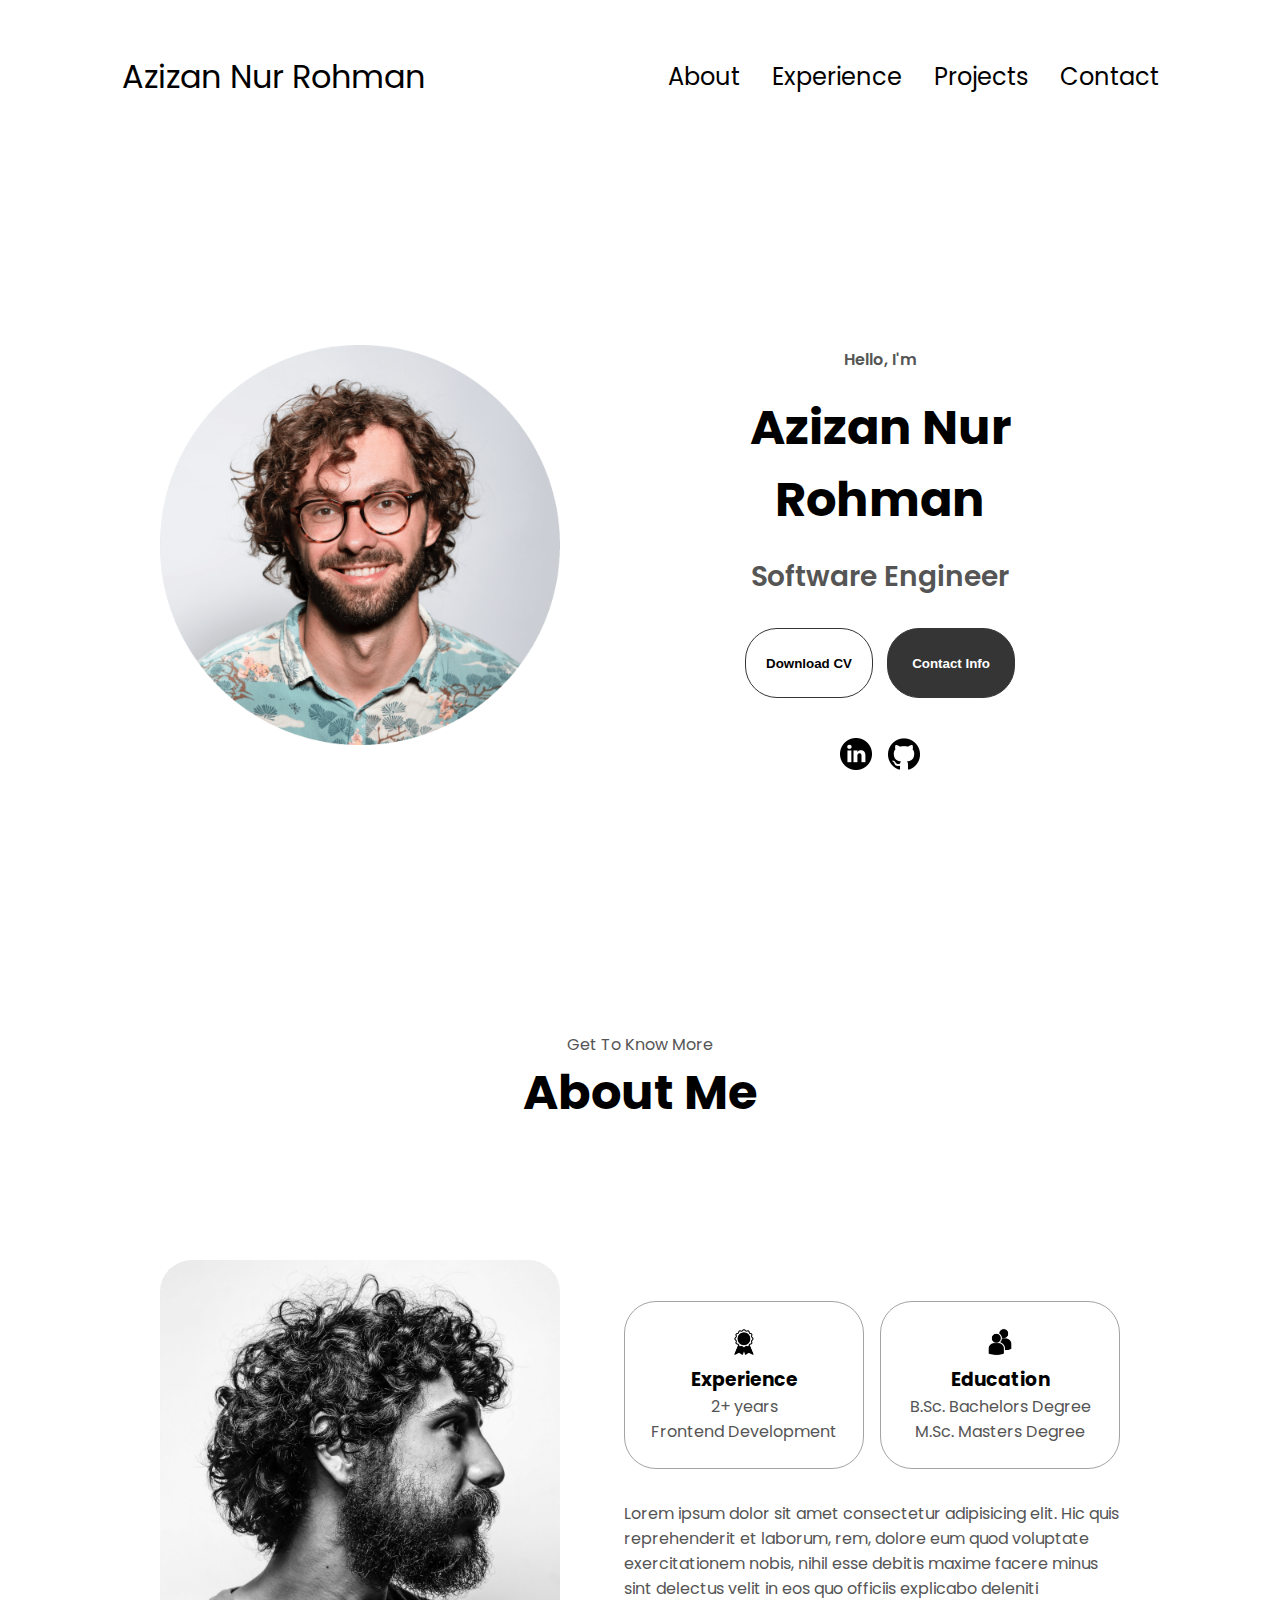
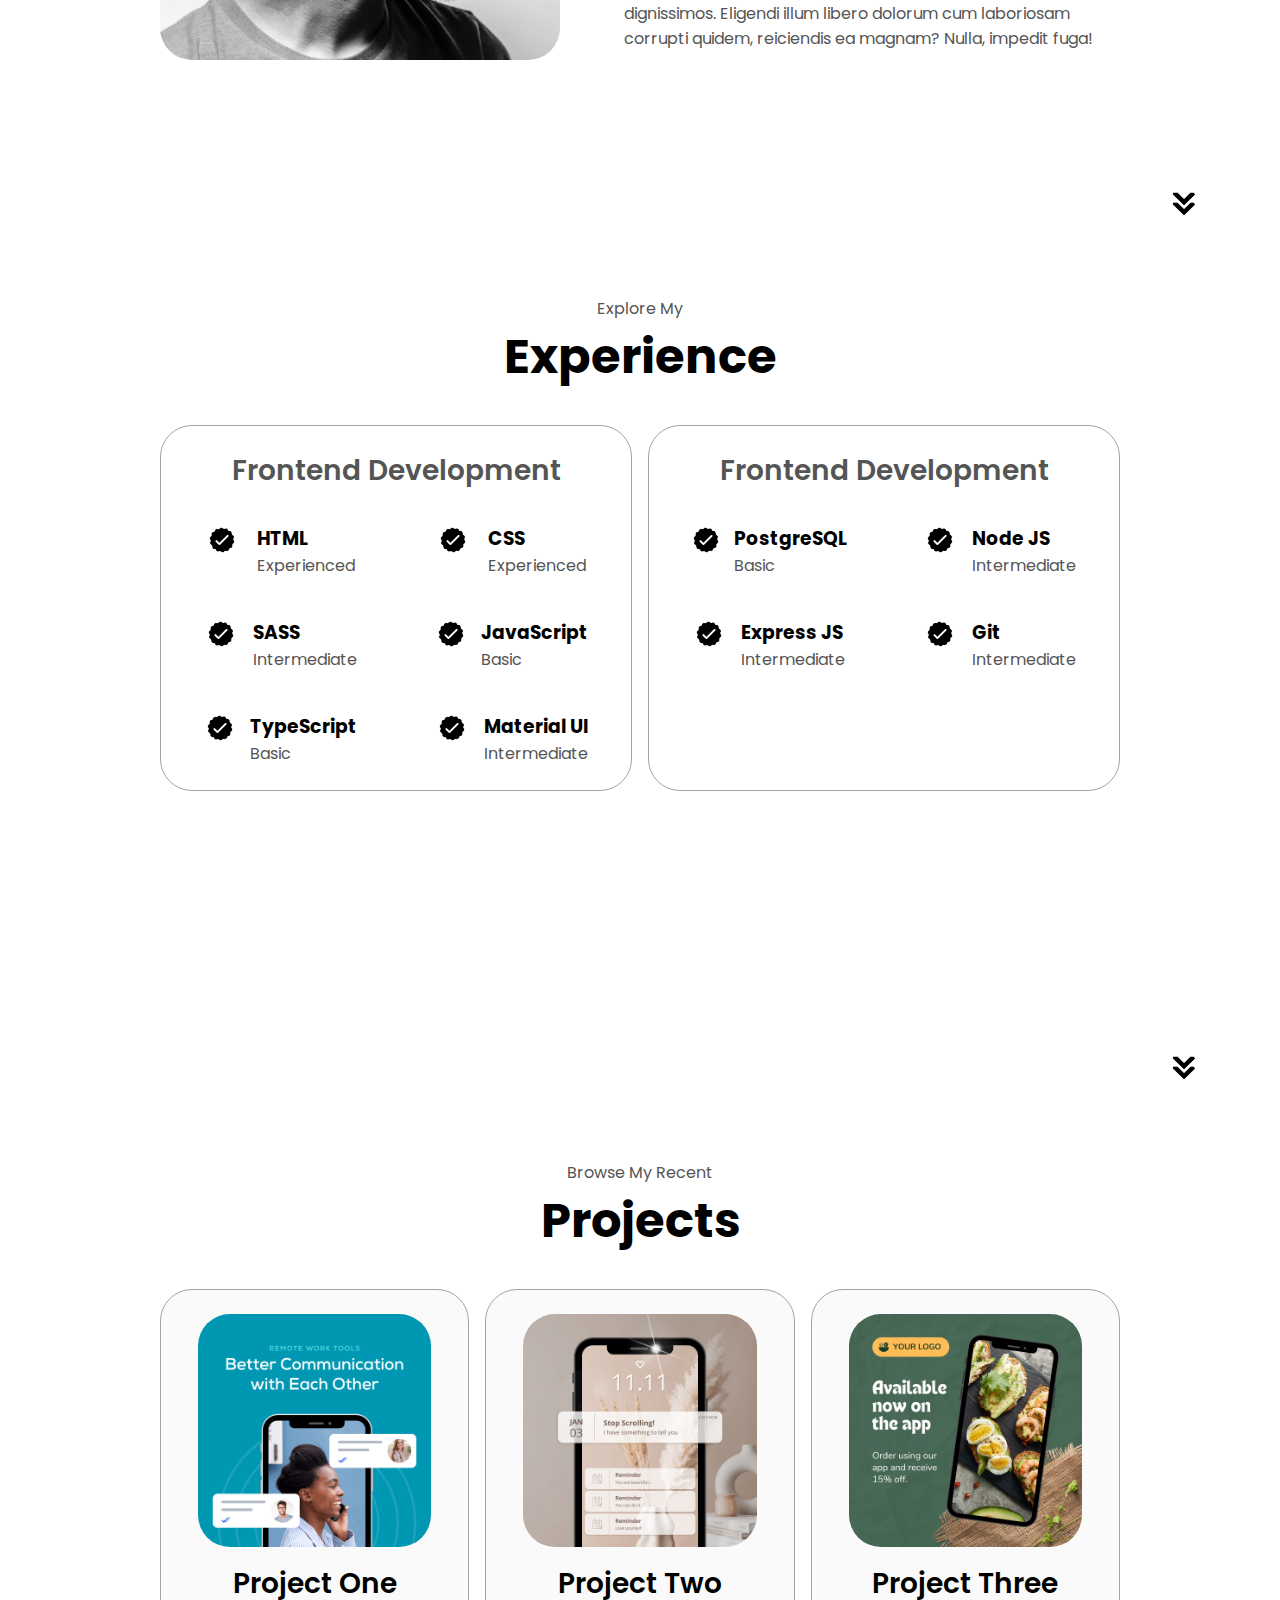
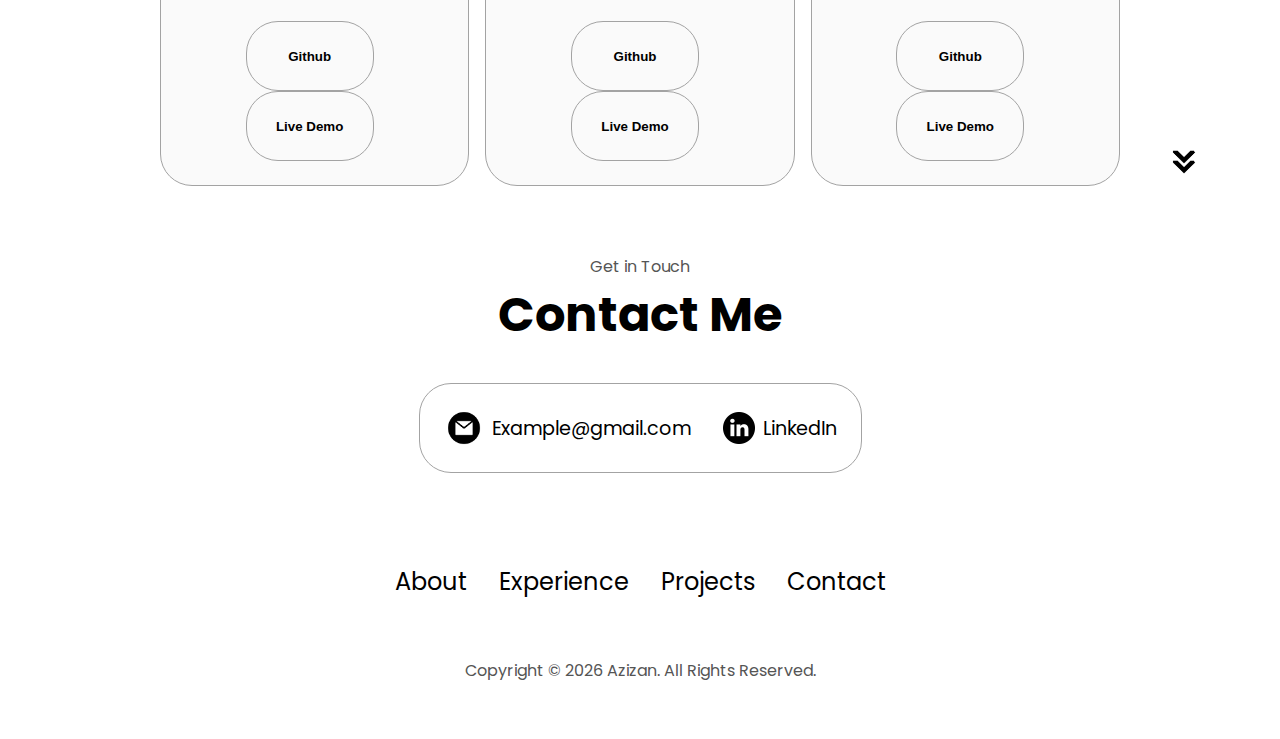
==== index.html @ 9af6b87a "save" ====
<!DOCTYPE html>
<!-- saved from url=(0055)#about -->
<html lang="en"><head><meta http-equiv="Content-Type" content="text/html; charset=UTF-8">
    
    <meta http-equiv="X-UA-Compatible" content="IE=edge">
    <meta name="viewport" content="width=device-width, initial-scale=1.0">
    <title>My Portfolio</title>
    <link rel="stylesheet" href="./My Portfolio_files/style.css">
    <link rel="stylesheet" href="./My Portfolio_files/mediaqueries.css">
  <style type="text/css">
@font-face {
  font-weight: 400;
  font-style:  normal;
  font-family: circular;

  src: url('chrome-extension://liecbddmkiiihnedobmlmillhodjkdmb/fonts/CircularXXWeb-Book.woff2') format('woff2');
}

@font-face {
  font-weight: 700;
  font-style:  normal;
  font-family: circular;

  src: url('chrome-extension://liecbddmkiiihnedobmlmillhodjkdmb/fonts/CircularXXWeb-Bold.woff2') format('woff2');
}</style></head>
  <body>
    <nav id="desktop-nav">
      <div class="logo">Azizan Nur Rohman</div>
      <div>
        <ul class="nav-links">
          <li><a href="#about">About</a></li>
          <li><a href="#experience">Experience</a></li>
          <li><a href="#projects">Projects</a></li>
          <li><a href="#contact">Contact</a></li>
        </ul>
      </div>
    </nav>
    <nav id="hamburger-nav">
      <div class="logo">Azizan</div>
      <div class="hamburger-menu">
        <div class="hamburger-icon" onclick="toggleMenu()">
          <span></span>
          <span></span>
          <span></span>
        </div>
        <div class="menu-links">
          <li><a href="#about" onclick="toggleMenu()">About</a></li>
          <li><a href="#experience" onclick="toggleMenu()">Experience</a></li>
          <li><a href="#projects" onclick="toggleMenu()">Projects</a></li>
          <li><a href="#contact" onclick="toggleMenu()">Contact</a></li>
        </div>
      </div>
    </nav>
    <section id="profile">
      <div class="section__pic-container">
        <img src="./My Portfolio_files/profile-pic.png" alt="Azizan profile picture">
      </div>
      <div class="hero section__text">
        <p class="section__text__p1 margin_top">Hello, I'm</p>
        <h1 class="title margin_top">Azizan Nur Rohman</h1>
        <p class="section__text__p2 margin_top">Software Engineer</p>
        <div class="btn-container margin_top">
          <button class="btn btn-color-2" onclick="window.open('/assets/resume-example.pdf')">
            Download CV
          </button>
          <button class="btn btn-color-1 margin_top" onclick="location.href='#contact'">
            Contact Info
          </button>
        </div>
        <div id="socials-container">
          <img src="./My Portfolio_files/linkedin.png" alt="My LinkedIn profile" class="icon" onclick="location.href=&#39;https://linkedin.com/&#39;">
          <img src="./My Portfolio_files/github.png" alt="My Github profile" class="icon" onclick="location.href=&#39;https://github.com/&#39;">
        </div>
      </div>
    </section>
    <section id="about">
      <p class="section__text__p1">Get To Know More</p>
      <h1 class="title">About Me</h1>
      <div class="section-container">
        <div class="section__pic-container">
          <img src="./My Portfolio_files/about-pic.png" alt="Profile picture" class="about-pic">
        </div>
        <div class="about-details-container">
          <div class="about-containers">
            <div class="details-container">
              <img src="./My Portfolio_files/experience.png" alt="Experience icon" class="icon">
              <h3>Experience</h3>
              <p>2+ years <br>Frontend Development</p>
            </div>
            <div class="details-container">
              <img src="./My Portfolio_files/education.png" alt="Education icon" class="icon">
              <h3>Education</h3>
              <p>B.Sc. Bachelors Degree<br>M.Sc. Masters Degree</p>
            </div>
          </div>
          <div class="text-container">
            <p>
              Lorem ipsum dolor sit amet consectetur adipisicing elit. Hic quis
              reprehenderit et laborum, rem, dolore eum quod voluptate
              exercitationem nobis, nihil esse debitis maxime facere minus sint
              delectus velit in eos quo officiis explicabo deleniti dignissimos.
              Eligendi illum libero dolorum cum laboriosam corrupti quidem,
              reiciendis ea magnam? Nulla, impedit fuga!
            </p>
          </div>
        </div>
      </div>
      <img src="./My Portfolio_files/arrow.png" alt="Arrow icon" class="icon arrow" onclick="location.href=&#39;./#experience&#39;">
    </section>
    <section id="experience">
      <p class="section__text__p1">Explore My</p>
      <h1 class="title">Experience</h1>
      <div class="experience-details-container">
        <div class="about-containers">
          <div class="details-container">
            <h2 class="experience-sub-title">Frontend Development</h2>
            <div class="article-container">
              <article>
                <img src="./My Portfolio_files/checkmark.png" alt="Experience icon" class="icon">
                <div>
                  <h3>HTML</h3>
                  <p>Experienced</p>
                </div>
              </article>
              <article>
                <img src="./My Portfolio_files/checkmark.png" alt="Experience icon" class="icon">
                <div>
                  <h3>CSS</h3>
                  <p>Experienced</p>
                </div>
              </article>
              <article>
                <img src="./My Portfolio_files/checkmark.png" alt="Experience icon" class="icon">
                <div>
                  <h3>SASS</h3>
                  <p>Intermediate</p>
                </div>
              </article>
              <article>
                <img src="./My Portfolio_files/checkmark.png" alt="Experience icon" class="icon">
                <div>
                  <h3>JavaScript</h3>
                  <p>Basic</p>
                </div>
              </article>
              <article>
                <img src="./My Portfolio_files/checkmark.png" alt="Experience icon" class="icon">
                <div>
                  <h3>TypeScript</h3>
                  <p>Basic</p>
                </div>
              </article>
              <article>
                <img src="./My Portfolio_files/checkmark.png" alt="Experience icon" class="icon">
                <div>
                  <h3>Material UI</h3>
                  <p>Intermediate</p>
                </div>
              </article>
            </div>
          </div>
          <div class="details-container">
            <h2 class="experience-sub-title">Frontend Development</h2>
            <div class="article-container">
              <article>
                <img src="./My Portfolio_files/checkmark.png" alt="Experience icon" class="icon">
                <div>
                  <h3>PostgreSQL</h3>
                  <p>Basic</p>
                </div>
              </article>
              <article>
                <img src="./My Portfolio_files/checkmark.png" alt="Experience icon" class="icon">
                <div>
                  <h3>Node JS</h3>
                  <p>Intermediate</p>
                </div>
              </article>
              <article>
                <img src="./My Portfolio_files/checkmark.png" alt="Experience icon" class="icon">
                <div>
                  <h3>Express JS</h3>
                  <p>Intermediate</p>
                </div>
              </article>
              <article>
                <img src="./My Portfolio_files/checkmark.png" alt="Experience icon" class="icon">
                <div>
                  <h3>Git</h3>
                  <p>Intermediate</p>
                </div>
              </article>
            </div>
          </div>
        </div>
      </div>
      <img src="./My Portfolio_files/arrow.png" alt="Arrow icon" class="icon arrow" onclick="location.href=&#39;./#projects&#39;">
    </section>
    <section id="projects">
      <p class="section__text__p1">Browse My Recent</p>
      <h1 class="title">Projects</h1>
      <div class="experience-details-container">
        <div class="about-containers">
          <div class="details-container color-container">
            <div class="article-container">
              <img src="./My Portfolio_files/project-1.png" alt="Project 1" class="project-img">
            </div>
            <h2 class="experience-sub-title project-title">Project One</h2>
            <div class="btn-container">
              <button class="btn btn-color-2 project-btn" onclick="location.href=&#39;https://github.com/&#39;">
                Github
              </button>
              <button class="btn btn-color-2 project-btn" onclick="location.href=&#39;https://github.com/&#39;">
                Live Demo
              </button>
            </div>
          </div>
          <div class="details-container color-container">
            <div class="article-container">
              <img src="./My Portfolio_files/project-2.png" alt="Project 2" class="project-img">
            </div>
            <h2 class="experience-sub-title project-title">Project Two</h2>
            <div class="btn-container">
              <button class="btn btn-color-2 project-btn" onclick="location.href=&#39;https://github.com/&#39;">
                Github
              </button>
              <button class="btn btn-color-2 project-btn" onclick="location.href=&#39;https://github.com/&#39;">
                Live Demo
              </button>
            </div>
          </div>
          <div class="details-container color-container">
            <div class="article-container">
              <img src="./My Portfolio_files/project-3.png" alt="Project 3" class="project-img">
            </div>
            <h2 class="experience-sub-title project-title">Project Three</h2>
            <div class="btn-container">
              <button class="btn btn-color-2 project-btn" onclick="location.href=&#39;https://github.com/&#39;">
                Github
              </button>
              <button class="btn btn-color-2 project-btn" onclick="location.href=&#39;https://github.com/&#39;">
                Live Demo
              </button>
            </div>
          </div>
        </div>
      </div>
      <img src="./My Portfolio_files/arrow.png" alt="Arrow icon" class="icon arrow" onclick="location.href=&#39;./#contact&#39;">
    </section>
    <section id="contact">
      <p class="section__text__p1">Get in Touch</p>
      <h1 class="title">Contact Me</h1>
      <div class="contact-info-upper-container">
        <div class="contact-info-container">
          <img src="./My Portfolio_files/email.png" alt="Email icon" class="icon contact-icon email-icon">
          <p><a href="mailto:examplemail@gmail.com">Example@gmail.com</a></p>
        </div>
        <div class="contact-info-container">
          <img src="./My Portfolio_files/linkedin.png" alt="LinkedIn icon" class="icon contact-icon">
          <p><a href="https://www.linkedin.com/">LinkedIn</a></p>
        </div>
      </div>
    </section>
    <footer>
      <nav>
        <div class="nav-links-container">
          <ul class="nav-links">
            <li><a href="#about">About</a></li>
            <li><a href="#experience">Experience</a></li>
            <li><a href="#projects">Projects</a></li>
            <li><a href="#contact">Contact</a></li>
          </ul>
        </div>
      </nav>
      <p>Copyright © <span id="year"></span> Azizan. All Rights Reserved.</p>
    </footer>
    <script src="./My Portfolio_files/script.js.download"></script>
    <script>
      // Mendapatkan tahun saat ini
      const currentYear = new Date().getFullYear();
  
      // Menempatkan tahun saat ini ke dalam elemen dengan ID 'year'
      document.getElementById('year').textContent = currentYear;
  </script>
  

<style>
            
    #inner-shadow-companion {
      font-size: 100%;
    }
    #inner-shadow-companion {
      font-family: circular, -apple-system, BlinkMacSystemFont, Segoe UI,
        sans-serif;
      color: var(--lns-color-body);
      
  font-size: var(--lns-fontSize-medium);
  line-height: var(--lns-lineHeight-medium);
;
      font-feature-settings: 'ss08' on;
    }

    #inner-shadow-companion *,
    #inner-shadow-companion *:before,
    #inner-shadow-companion *:after {
      box-sizing: border-box;
    }

    #inner-shadow-companion * {
      -webkit-font-smoothing: antialiased;
      -moz-osx-font-smoothing: grayscale;
      letter-spacing: calc(0.6px - 0.05em);
    }

    
    #inner-shadow-companion,
    .theme-light,
    [data-lens-theme="light"] {
      --lns-color-primary: var(--lns-themeLight-color-primary);--lns-color-primaryHover: var(--lns-themeLight-color-primaryHover);--lns-color-primaryActive: var(--lns-themeLight-color-primaryActive);--lns-color-body: var(--lns-themeLight-color-body);--lns-color-bodyDimmed: var(--lns-themeLight-color-bodyDimmed);--lns-color-background: var(--lns-themeLight-color-background);--lns-color-backgroundHover: var(--lns-themeLight-color-backgroundHover);--lns-color-backgroundActive: var(--lns-themeLight-color-backgroundActive);--lns-color-backgroundSecondary: var(--lns-themeLight-color-backgroundSecondary);--lns-color-backgroundSecondary2: var(--lns-themeLight-color-backgroundSecondary2);--lns-color-overlay: var(--lns-themeLight-color-overlay);--lns-color-border: var(--lns-themeLight-color-border);--lns-color-focusRing: var(--lns-themeLight-color-focusRing);--lns-color-record: var(--lns-themeLight-color-record);--lns-color-recordHover: var(--lns-themeLight-color-recordHover);--lns-color-recordActive: var(--lns-themeLight-color-recordActive);--lns-color-info: var(--lns-themeLight-color-info);--lns-color-success: var(--lns-themeLight-color-success);--lns-color-warning: var(--lns-themeLight-color-warning);--lns-color-danger: var(--lns-themeLight-color-danger);--lns-color-dangerHover: var(--lns-themeLight-color-dangerHover);--lns-color-dangerActive: var(--lns-themeLight-color-dangerActive);--lns-color-backdrop: var(--lns-themeLight-color-backdrop);--lns-color-backdropDark: var(--lns-themeLight-color-backdropDark);--lns-color-backdropTwilight: var(--lns-themeLight-color-backdropTwilight);--lns-color-disabledContent: var(--lns-themeLight-color-disabledContent);--lns-color-highlight: var(--lns-themeLight-color-highlight);--lns-color-disabledBackground: var(--lns-themeLight-color-disabledBackground);--lns-color-formFieldBorder: var(--lns-themeLight-color-formFieldBorder);--lns-color-formFieldBackground: var(--lns-themeLight-color-formFieldBackground);--lns-color-buttonBorder: var(--lns-themeLight-color-buttonBorder);--lns-color-upgrade: var(--lns-themeLight-color-upgrade);--lns-color-upgradeHover: var(--lns-themeLight-color-upgradeHover);--lns-color-upgradeActive: var(--lns-themeLight-color-upgradeActive);--lns-color-tabBackground: var(--lns-themeLight-color-tabBackground);--lns-color-discoveryBackground: var(--lns-themeLight-color-discoveryBackground);--lns-color-discoveryLightBackground: var(--lns-themeLight-color-discoveryLightBackground);--lns-color-discoveryTitle: var(--lns-themeLight-color-discoveryTitle);--lns-color-discoveryHighlight: var(--lns-themeLight-color-discoveryHighlight);
    }

    .theme-dark,
    [data-lens-theme="dark"] {
      --lns-color-primary: var(--lns-themeDark-color-primary);--lns-color-primaryHover: var(--lns-themeDark-color-primaryHover);--lns-color-primaryActive: var(--lns-themeDark-color-primaryActive);--lns-color-body: var(--lns-themeDark-color-body);--lns-color-bodyDimmed: var(--lns-themeDark-color-bodyDimmed);--lns-color-background: var(--lns-themeDark-color-background);--lns-color-backgroundHover: var(--lns-themeDark-color-backgroundHover);--lns-color-backgroundActive: var(--lns-themeDark-color-backgroundActive);--lns-color-backgroundSecondary: var(--lns-themeDark-color-backgroundSecondary);--lns-color-backgroundSecondary2: var(--lns-themeDark-color-backgroundSecondary2);--lns-color-overlay: var(--lns-themeDark-color-overlay);--lns-color-border: var(--lns-themeDark-color-border);--lns-color-focusRing: var(--lns-themeDark-color-focusRing);--lns-color-record: var(--lns-themeDark-color-record);--lns-color-recordHover: var(--lns-themeDark-color-recordHover);--lns-color-recordActive: var(--lns-themeDark-color-recordActive);--lns-color-info: var(--lns-themeDark-color-info);--lns-color-success: var(--lns-themeDark-color-success);--lns-color-warning: var(--lns-themeDark-color-warning);--lns-color-danger: var(--lns-themeDark-color-danger);--lns-color-dangerHover: var(--lns-themeDark-color-dangerHover);--lns-color-dangerActive: var(--lns-themeDark-color-dangerActive);--lns-color-backdrop: var(--lns-themeDark-color-backdrop);--lns-color-backdropDark: var(--lns-themeDark-color-backdropDark);--lns-color-backdropTwilight: var(--lns-themeDark-color-backdropTwilight);--lns-color-disabledContent: var(--lns-themeDark-color-disabledContent);--lns-color-highlight: var(--lns-themeDark-color-highlight);--lns-color-disabledBackground: var(--lns-themeDark-color-disabledBackground);--lns-color-formFieldBorder: var(--lns-themeDark-color-formFieldBorder);--lns-color-formFieldBackground: var(--lns-themeDark-color-formFieldBackground);--lns-color-buttonBorder: var(--lns-themeDark-color-buttonBorder);--lns-color-upgrade: var(--lns-themeDark-color-upgrade);--lns-color-upgradeHover: var(--lns-themeDark-color-upgradeHover);--lns-color-upgradeActive: var(--lns-themeDark-color-upgradeActive);--lns-color-tabBackground: var(--lns-themeDark-color-tabBackground);--lns-color-discoveryBackground: var(--lns-themeDark-color-discoveryBackground);--lns-color-discoveryLightBackground: var(--lns-themeDark-color-discoveryLightBackground);--lns-color-discoveryTitle: var(--lns-themeDark-color-discoveryTitle);--lns-color-discoveryHighlight: var(--lns-themeDark-color-discoveryHighlight);
    }
  

    
    #inner-shadow-companion {
      --lns-fontWeight-book:400;--lns-fontWeight-bold:700;--lns-unit:0.5rem;--lns-fontSize-small:calc(1.5 * var(--lns-unit, 8px));--lns-lineHeight-small:1.5;--lns-fontSize-body-sm:calc(1.5 * var(--lns-unit, 8px));--lns-lineHeight-body-sm:1.5;--lns-fontSize-medium:calc(1.75 * var(--lns-unit, 8px));--lns-lineHeight-medium:1.6;--lns-fontSize-body-md:calc(1.75 * var(--lns-unit, 8px));--lns-lineHeight-body-md:1.6;--lns-fontSize-large:calc(2.25 * var(--lns-unit, 8px));--lns-lineHeight-large:1.45;--lns-fontSize-body-lg:calc(2.25 * var(--lns-unit, 8px));--lns-lineHeight-body-lg:1.45;--lns-fontSize-xlarge:calc(3 * var(--lns-unit, 8px));--lns-lineHeight-xlarge:1.35;--lns-fontSize-heading-sm:calc(3 * var(--lns-unit, 8px));--lns-lineHeight-heading-sm:1.35;--lns-fontSize-xxlarge:calc(4 * var(--lns-unit, 8px));--lns-lineHeight-xxlarge:1.2;--lns-fontSize-heading-md:calc(4 * var(--lns-unit, 8px));--lns-lineHeight-heading-md:1.2;--lns-fontSize-xxxlarge:calc(6 * var(--lns-unit, 8px));--lns-lineHeight-xxxlarge:1.15;--lns-fontSize-heading-lg:calc(6 * var(--lns-unit, 8px));--lns-lineHeight-heading-lg:1.15;--lns-radius-medium:calc(1 * var(--lns-unit, 8px));--lns-radius-large:calc(2 * var(--lns-unit, 8px));--lns-radius-xlarge:calc(3 * var(--lns-unit, 8px));--lns-radius-full:calc(999 * var(--lns-unit, 8px));--lns-shadow-small:0 calc(0.5 * var(--lns-unit, 8px)) calc(1.25 * var(--lns-unit, 8px)) hsla(0, 0%, 0%, 0.05);--lns-shadow-medium:0 calc(0.5 * var(--lns-unit, 8px)) calc(1.25 * var(--lns-unit, 8px)) hsla(0, 0%, 0%, 0.1);--lns-shadow-large:0 calc(0.75 * var(--lns-unit, 8px)) calc(3 * var(--lns-unit, 8px)) hsla(0, 0%, 0%, 0.1);--lns-space-xsmall:calc(0.5 * var(--lns-unit, 8px));--lns-space-small:calc(1 * var(--lns-unit, 8px));--lns-space-medium:calc(2 * var(--lns-unit, 8px));--lns-space-large:calc(3 * var(--lns-unit, 8px));--lns-space-xlarge:calc(5 * var(--lns-unit, 8px));--lns-space-xxlarge:calc(8 * var(--lns-unit, 8px));--lns-formFieldBorderWidth:1px;--lns-formFieldBorderWidthFocus:2px;--lns-formFieldHeight:calc(4.5 * var(--lns-unit, 8px));--lns-formFieldRadius:calc(2.25 * var(--lns-unit, 8px));--lns-formFieldHorizontalPadding:calc(2 * var(--lns-unit, 8px));--lns-formFieldBorderShadow:
    inset 0 0 0 var(--lns-formFieldBorderWidth) var(--lns-color-formFieldBorder)
  ;--lns-formFieldBorderShadowFocus:
    inset 0 0 0 var(--lns-formFieldBorderWidthFocus) var(--lns-color-blurple),
    0 0 0 var(--lns-formFieldBorderWidthFocus) var(--lns-color-focusRing)
  ;--lns-color-red:hsla(11,80%,45%,1);--lns-color-blurpleLight:hsla(240,83.3%,95.3%,1);--lns-color-blurpleMedium:hsla(242,81%,87.6%,1);--lns-color-blurple:hsla(242,88.4%,66.3%,1);--lns-color-blurpleDark:hsla(242,87.6%,62%,1);--lns-color-offWhite:hsla(45,36.4%,95.7%,1);--lns-color-blueLight:hsla(206,58.3%,85.9%,1);--lns-color-blue:hsla(206,100%,73.3%,1);--lns-color-blueDark:hsla(206,29.5%,33.9%,1);--lns-color-orangeLight:hsla(6,100%,89.6%,1);--lns-color-orange:hsla(11,100%,62.2%,1);--lns-color-orangeDark:hsla(11,79.9%,64.9%,1);--lns-color-tealLight:hsla(180,20%,67.6%,1);--lns-color-teal:hsla(180,51.4%,51.6%,1);--lns-color-tealDark:hsla(180,16.2%,22.9%,1);--lns-color-yellowLight:hsla(39,100%,87.8%,1);--lns-color-yellow:hsla(50,100%,57.3%,1);--lns-color-yellowDark:hsla(39,100%,68%,1);--lns-color-grey8:hsla(0,0%,13%,1);--lns-color-grey7:hsla(246,16%,26%,1);--lns-color-grey6:hsla(252,13%,46%,1);--lns-color-grey5:hsla(240,7%,62%,1);--lns-color-grey4:hsla(259,12%,75%,1);--lns-color-grey3:hsla(260,11%,85%,1);--lns-color-grey2:hsla(260,11%,95%,1);--lns-color-grey1:hsla(240,7%,97%,1);--lns-color-white:hsla(0,0%,100%,1);--lns-themeLight-color-primary:hsla(242,88.4%,66.3%,1);--lns-themeLight-color-primaryHover:hsla(242,88.4%,56.3%,1);--lns-themeLight-color-primaryActive:hsla(242,88.4%,45.3%,1);--lns-themeLight-color-body:hsla(0,0%,13%,1);--lns-themeLight-color-bodyDimmed:hsla(252,13%,46%,1);--lns-themeLight-color-background:hsla(0,0%,100%,1);--lns-themeLight-color-backgroundHover:hsla(246,16%,26%,0.1);--lns-themeLight-color-backgroundActive:hsla(246,16%,26%,0.3);--lns-themeLight-color-backgroundSecondary:hsla(246,16%,26%,0.04);--lns-themeLight-color-backgroundSecondary2:hsla(45,34%,78%,0.2);--lns-themeLight-color-overlay:hsla(0,0%,100%,1);--lns-themeLight-color-border:hsla(252,13%,46%,0.2);--lns-themeLight-color-focusRing:hsla(242,88.4%,66.3%,0.5);--lns-themeLight-color-record:hsla(11,100%,62.2%,1);--lns-themeLight-color-recordHover:hsla(11,100%,52.2%,1);--lns-themeLight-color-recordActive:hsla(11,100%,42.2%,1);--lns-themeLight-color-info:hsla(206,100%,73.3%,1);--lns-themeLight-color-success:hsla(180,51.4%,51.6%,1);--lns-themeLight-color-warning:hsla(39,100%,68%,1);--lns-themeLight-color-danger:hsla(11,80%,45%,1);--lns-themeLight-color-dangerHover:hsla(11,80%,38%,1);--lns-themeLight-color-dangerActive:hsla(11,80%,31%,1);--lns-themeLight-color-backdrop:hsla(0,0%,13%,0.5);--lns-themeLight-color-backdropDark:hsla(0,0%,13%,0.9);--lns-themeLight-color-backdropTwilight:hsla(245,44.8%,46.9%,0.8);--lns-themeLight-color-disabledContent:hsla(240,7%,62%,1);--lns-themeLight-color-highlight:hsla(240,83.3%,66.3%,0.15);--lns-themeLight-color-disabledBackground:hsla(260,11%,95%,1);--lns-themeLight-color-formFieldBorder:hsla(260,11%,85%,1);--lns-themeLight-color-formFieldBackground:hsla(0,0%,100%,1);--lns-themeLight-color-buttonBorder:hsla(252,13%,46%,0.25);--lns-themeLight-color-upgrade:hsla(206,100%,93%,1);--lns-themeLight-color-upgradeHover:hsla(206,100%,85%,1);--lns-themeLight-color-upgradeActive:hsla(206,100%,77%,1);--lns-themeLight-color-tabBackground:hsla(252,13%,46%,0.15);--lns-themeLight-color-discoveryBackground:hsla(206,100%,93%,1);--lns-themeLight-color-discoveryLightBackground:hsla(206,100%,97%,1);--lns-themeLight-color-discoveryTitle:hsla(0,0%,13%,1);--lns-themeLight-color-discoveryHighlight:hsla(206,100%,77%,0.3);--lns-themeDark-color-primary:hsla(242,87%,73%,1);--lns-themeDark-color-primaryHover:hsla(242,88.4%,56.3%,1);--lns-themeDark-color-primaryActive:hsla(242,88.4%,45.3%,1);--lns-themeDark-color-body:hsla(240,7%,97%,1);--lns-themeDark-color-bodyDimmed:hsla(240,7%,62%,1);--lns-themeDark-color-background:hsla(0,0%,13%,1);--lns-themeDark-color-backgroundHover:hsla(0,0%,100%,0.1);--lns-themeDark-color-backgroundActive:hsla(0,0%,100%,0.2);--lns-themeDark-color-backgroundSecondary:hsla(0,0%,100%,0.04);--lns-themeDark-color-backgroundSecondary2:hsla(45,13%,44%,0.2);--lns-themeDark-color-overlay:hsla(0,0%,20%,1);--lns-themeDark-color-border:hsla(259,12%,75%,0.2);--lns-themeDark-color-focusRing:hsla(242,88.4%,66.3%,0.5);--lns-themeDark-color-record:hsla(11,100%,62.2%,1);--lns-themeDark-color-recordHover:hsla(11,100%,52.2%,1);--lns-themeDark-color-recordActive:hsla(11,100%,42.2%,1);--lns-themeDark-color-info:hsla(206,100%,73.3%,1);--lns-themeDark-color-success:hsla(180,51.4%,51.6%,1);--lns-themeDark-color-warning:hsla(39,100%,68%,1);--lns-themeDark-color-danger:hsla(11,80%,45%,1);--lns-themeDark-color-dangerHover:hsla(11,80%,38%,1);--lns-themeDark-color-dangerActive:hsla(11,80%,31%,1);--lns-themeDark-color-backdrop:hsla(0,0%,13%,0.5);--lns-themeDark-color-backdropDark:hsla(0,0%,13%,0.9);--lns-themeDark-color-backdropTwilight:hsla(245,44.8%,46.9%,0.8);--lns-themeDark-color-disabledContent:hsla(240,7%,62%,1);--lns-themeDark-color-highlight:hsla(240,83.3%,66.3%,0.15);--lns-themeDark-color-disabledBackground:hsla(252,13%,23%,1);--lns-themeDark-color-formFieldBorder:hsla(252,13%,46%,1);--lns-themeDark-color-formFieldBackground:hsla(0,0%,13%,1);--lns-themeDark-color-buttonBorder:hsla(0,0%,100%,0.25);--lns-themeDark-color-upgrade:hsla(206,92%,81%,1);--lns-themeDark-color-upgradeHover:hsla(206,92%,74%,1);--lns-themeDark-color-upgradeActive:hsla(206,92%,67%,1);--lns-themeDark-color-tabBackground:hsla(0,0%,100%,0.15);--lns-themeDark-color-discoveryBackground:hsla(206,92%,81%,1);--lns-themeDark-color-discoveryLightBackground:hsla(0,0%,13%,1);--lns-themeDark-color-discoveryTitle:hsla(206,100%,73.3%,1);--lns-themeDark-color-discoveryHighlight:hsla(206,100%,77%,0.3);
    }
  

    .c\:red{color:var(--lns-color-red)}.c\:blurpleLight{color:var(--lns-color-blurpleLight)}.c\:blurpleMedium{color:var(--lns-color-blurpleMedium)}.c\:blurple{color:var(--lns-color-blurple)}.c\:blurpleDark{color:var(--lns-color-blurpleDark)}.c\:offWhite{color:var(--lns-color-offWhite)}.c\:blueLight{color:var(--lns-color-blueLight)}.c\:blue{color:var(--lns-color-blue)}.c\:blueDark{color:var(--lns-color-blueDark)}.c\:orangeLight{color:var(--lns-color-orangeLight)}.c\:orange{color:var(--lns-color-orange)}.c\:orangeDark{color:var(--lns-color-orangeDark)}.c\:tealLight{color:var(--lns-color-tealLight)}.c\:teal{color:var(--lns-color-teal)}.c\:tealDark{color:var(--lns-color-tealDark)}.c\:yellowLight{color:var(--lns-color-yellowLight)}.c\:yellow{color:var(--lns-color-yellow)}.c\:yellowDark{color:var(--lns-color-yellowDark)}.c\:grey8{color:var(--lns-color-grey8)}.c\:grey7{color:var(--lns-color-grey7)}.c\:grey6{color:var(--lns-color-grey6)}.c\:grey5{color:var(--lns-color-grey5)}.c\:grey4{color:var(--lns-color-grey4)}.c\:grey3{color:var(--lns-color-grey3)}.c\:grey2{color:var(--lns-color-grey2)}.c\:grey1{color:var(--lns-color-grey1)}.c\:white{color:var(--lns-color-white)}.c\:primary{color:var(--lns-color-primary)}.c\:primaryHover{color:var(--lns-color-primaryHover)}.c\:primaryActive{color:var(--lns-color-primaryActive)}.c\:body{color:var(--lns-color-body)}.c\:bodyDimmed{color:var(--lns-color-bodyDimmed)}.c\:background{color:var(--lns-color-background)}.c\:backgroundHover{color:var(--lns-color-backgroundHover)}.c\:backgroundActive{color:var(--lns-color-backgroundActive)}.c\:backgroundSecondary{color:var(--lns-color-backgroundSecondary)}.c\:backgroundSecondary2{color:var(--lns-color-backgroundSecondary2)}.c\:overlay{color:var(--lns-color-overlay)}.c\:border{color:var(--lns-color-border)}.c\:focusRing{color:var(--lns-color-focusRing)}.c\:record{color:var(--lns-color-record)}.c\:recordHover{color:var(--lns-color-recordHover)}.c\:recordActive{color:var(--lns-color-recordActive)}.c\:info{color:var(--lns-color-info)}.c\:success{color:var(--lns-color-success)}.c\:warning{color:var(--lns-color-warning)}.c\:danger{color:var(--lns-color-danger)}.c\:dangerHover{color:var(--lns-color-dangerHover)}.c\:dangerActive{color:var(--lns-color-dangerActive)}.c\:backdrop{color:var(--lns-color-backdrop)}.c\:backdropDark{color:var(--lns-color-backdropDark)}.c\:backdropTwilight{color:var(--lns-color-backdropTwilight)}.c\:disabledContent{color:var(--lns-color-disabledContent)}.c\:highlight{color:var(--lns-color-highlight)}.c\:disabledBackground{color:var(--lns-color-disabledBackground)}.c\:formFieldBorder{color:var(--lns-color-formFieldBorder)}.c\:formFieldBackground{color:var(--lns-color-formFieldBackground)}.c\:buttonBorder{color:var(--lns-color-buttonBorder)}.c\:upgrade{color:var(--lns-color-upgrade)}.c\:upgradeHover{color:var(--lns-color-upgradeHover)}.c\:upgradeActive{color:var(--lns-color-upgradeActive)}.c\:tabBackground{color:var(--lns-color-tabBackground)}.c\:discoveryBackground{color:var(--lns-color-discoveryBackground)}.c\:discoveryLightBackground{color:var(--lns-color-discoveryLightBackground)}.c\:discoveryTitle{color:var(--lns-color-discoveryTitle)}.c\:discoveryHighlight{color:var(--lns-color-discoveryHighlight)}.shadow\:small{box-shadow:var(--lns-shadow-small)}.shadow\:medium{box-shadow:var(--lns-shadow-medium)}.shadow\:large{box-shadow:var(--lns-shadow-large)}.radius\:medium{border-radius:var(--lns-radius-medium)}.radius\:large{border-radius:var(--lns-radius-large)}.radius\:xlarge{border-radius:var(--lns-radius-xlarge)}.radius\:full{border-radius:var(--lns-radius-full)}.bgc\:red{background-color:var(--lns-color-red)}.bgc\:blurpleLight{background-color:var(--lns-color-blurpleLight)}.bgc\:blurpleMedium{background-color:var(--lns-color-blurpleMedium)}.bgc\:blurple{background-color:var(--lns-color-blurple)}.bgc\:blurpleDark{background-color:var(--lns-color-blurpleDark)}.bgc\:offWhite{background-color:var(--lns-color-offWhite)}.bgc\:blueLight{background-color:var(--lns-color-blueLight)}.bgc\:blue{background-color:var(--lns-color-blue)}.bgc\:blueDark{background-color:var(--lns-color-blueDark)}.bgc\:orangeLight{background-color:var(--lns-color-orangeLight)}.bgc\:orange{background-color:var(--lns-color-orange)}.bgc\:orangeDark{background-color:var(--lns-color-orangeDark)}.bgc\:tealLight{background-color:var(--lns-color-tealLight)}.bgc\:teal{background-color:var(--lns-color-teal)}.bgc\:tealDark{background-color:var(--lns-color-tealDark)}.bgc\:yellowLight{background-color:var(--lns-color-yellowLight)}.bgc\:yellow{background-color:var(--lns-color-yellow)}.bgc\:yellowDark{background-color:var(--lns-color-yellowDark)}.bgc\:grey8{background-color:var(--lns-color-grey8)}.bgc\:grey7{background-color:var(--lns-color-grey7)}.bgc\:grey6{background-color:var(--lns-color-grey6)}.bgc\:grey5{background-color:var(--lns-color-grey5)}.bgc\:grey4{background-color:var(--lns-color-grey4)}.bgc\:grey3{background-color:var(--lns-color-grey3)}.bgc\:grey2{background-color:var(--lns-color-grey2)}.bgc\:grey1{background-color:var(--lns-color-grey1)}.bgc\:white{background-color:var(--lns-color-white)}.bgc\:primary{background-color:var(--lns-color-primary)}.bgc\:primaryHover{background-color:var(--lns-color-primaryHover)}.bgc\:primaryActive{background-color:var(--lns-color-primaryActive)}.bgc\:body{background-color:var(--lns-color-body)}.bgc\:bodyDimmed{background-color:var(--lns-color-bodyDimmed)}.bgc\:background{background-color:var(--lns-color-background)}.bgc\:backgroundHover{background-color:var(--lns-color-backgroundHover)}.bgc\:backgroundActive{background-color:var(--lns-color-backgroundActive)}.bgc\:backgroundSecondary{background-color:var(--lns-color-backgroundSecondary)}.bgc\:backgroundSecondary2{background-color:var(--lns-color-backgroundSecondary2)}.bgc\:overlay{background-color:var(--lns-color-overlay)}.bgc\:border{background-color:var(--lns-color-border)}.bgc\:focusRing{background-color:var(--lns-color-focusRing)}.bgc\:record{background-color:var(--lns-color-record)}.bgc\:recordHover{background-color:var(--lns-color-recordHover)}.bgc\:recordActive{background-color:var(--lns-color-recordActive)}.bgc\:info{background-color:var(--lns-color-info)}.bgc\:success{background-color:var(--lns-color-success)}.bgc\:warning{background-color:var(--lns-color-warning)}.bgc\:danger{background-color:var(--lns-color-danger)}.bgc\:dangerHover{background-color:var(--lns-color-dangerHover)}.bgc\:dangerActive{background-color:var(--lns-color-dangerActive)}.bgc\:backdrop{background-color:var(--lns-color-backdrop)}.bgc\:backdropDark{background-color:var(--lns-color-backdropDark)}.bgc\:backdropTwilight{background-color:var(--lns-color-backdropTwilight)}.bgc\:disabledContent{background-color:var(--lns-color-disabledContent)}.bgc\:highlight{background-color:var(--lns-color-highlight)}.bgc\:disabledBackground{background-color:var(--lns-color-disabledBackground)}.bgc\:formFieldBorder{background-color:var(--lns-color-formFieldBorder)}.bgc\:formFieldBackground{background-color:var(--lns-color-formFieldBackground)}.bgc\:buttonBorder{background-color:var(--lns-color-buttonBorder)}.bgc\:upgrade{background-color:var(--lns-color-upgrade)}.bgc\:upgradeHover{background-color:var(--lns-color-upgradeHover)}.bgc\:upgradeActive{background-color:var(--lns-color-upgradeActive)}.bgc\:tabBackground{background-color:var(--lns-color-tabBackground)}.bgc\:discoveryBackground{background-color:var(--lns-color-discoveryBackground)}.bgc\:discoveryLightBackground{background-color:var(--lns-color-discoveryLightBackground)}.bgc\:discoveryTitle{background-color:var(--lns-color-discoveryTitle)}.bgc\:discoveryHighlight{background-color:var(--lns-color-discoveryHighlight)}.m\:0{margin:0}.m\:auto{margin:auto}.m\:xsmall{margin:var(--lns-space-xsmall)}.m\:small{margin:var(--lns-space-small)}.m\:medium{margin:var(--lns-space-medium)}.m\:large{margin:var(--lns-space-large)}.m\:xlarge{margin:var(--lns-space-xlarge)}.m\:xxlarge{margin:var(--lns-space-xxlarge)}.mt\:0{margin-top:0}.mt\:auto{margin-top:auto}.mt\:xsmall{margin-top:var(--lns-space-xsmall)}.mt\:small{margin-top:var(--lns-space-small)}.mt\:medium{margin-top:var(--lns-space-medium)}.mt\:large{margin-top:var(--lns-space-large)}.mt\:xlarge{margin-top:var(--lns-space-xlarge)}.mt\:xxlarge{margin-top:var(--lns-space-xxlarge)}.mb\:0{margin-bottom:0}.mb\:auto{margin-bottom:auto}.mb\:xsmall{margin-bottom:var(--lns-space-xsmall)}.mb\:small{margin-bottom:var(--lns-space-small)}.mb\:medium{margin-bottom:var(--lns-space-medium)}.mb\:large{margin-bottom:var(--lns-space-large)}.mb\:xlarge{margin-bottom:var(--lns-space-xlarge)}.mb\:xxlarge{margin-bottom:var(--lns-space-xxlarge)}.ml\:0{margin-left:0}.ml\:auto{margin-left:auto}.ml\:xsmall{margin-left:var(--lns-space-xsmall)}.ml\:small{margin-left:var(--lns-space-small)}.ml\:medium{margin-left:var(--lns-space-medium)}.ml\:large{margin-left:var(--lns-space-large)}.ml\:xlarge{margin-left:var(--lns-space-xlarge)}.ml\:xxlarge{margin-left:var(--lns-space-xxlarge)}.mr\:0{margin-right:0}.mr\:auto{margin-right:auto}.mr\:xsmall{margin-right:var(--lns-space-xsmall)}.mr\:small{margin-right:var(--lns-space-small)}.mr\:medium{margin-right:var(--lns-space-medium)}.mr\:large{margin-right:var(--lns-space-large)}.mr\:xlarge{margin-right:var(--lns-space-xlarge)}.mr\:xxlarge{margin-right:var(--lns-space-xxlarge)}.mx\:0{margin-left:0;margin-right:0}.mx\:auto{margin-left:auto;margin-right:auto}.mx\:xsmall{margin-left:var(--lns-space-xsmall);margin-right:var(--lns-space-xsmall)}.mx\:small{margin-left:var(--lns-space-small);margin-right:var(--lns-space-small)}.mx\:medium{margin-left:var(--lns-space-medium);margin-right:var(--lns-space-medium)}.mx\:large{margin-left:var(--lns-space-large);margin-right:var(--lns-space-large)}.mx\:xlarge{margin-left:var(--lns-space-xlarge);margin-right:var(--lns-space-xlarge)}.mx\:xxlarge{margin-left:var(--lns-space-xxlarge);margin-right:var(--lns-space-xxlarge)}.my\:0{margin-top:0;margin-bottom:0}.my\:auto{margin-top:auto;margin-bottom:auto}.my\:xsmall{margin-top:var(--lns-space-xsmall);margin-bottom:var(--lns-space-xsmall)}.my\:small{margin-top:var(--lns-space-small);margin-bottom:var(--lns-space-small)}.my\:medium{margin-top:var(--lns-space-medium);margin-bottom:var(--lns-space-medium)}.my\:large{margin-top:var(--lns-space-large);margin-bottom:var(--lns-space-large)}.my\:xlarge{margin-top:var(--lns-space-xlarge);margin-bottom:var(--lns-space-xlarge)}.my\:xxlarge{margin-top:var(--lns-space-xxlarge);margin-bottom:var(--lns-space-xxlarge)}.p\:0{padding:0}.p\:xsmall{padding:var(--lns-space-xsmall)}.p\:small{padding:var(--lns-space-small)}.p\:medium{padding:var(--lns-space-medium)}.p\:large{padding:var(--lns-space-large)}.p\:xlarge{padding:var(--lns-space-xlarge)}.p\:xxlarge{padding:var(--lns-space-xxlarge)}.pt\:0{padding-top:0}.pt\:xsmall{padding-top:var(--lns-space-xsmall)}.pt\:small{padding-top:var(--lns-space-small)}.pt\:medium{padding-top:var(--lns-space-medium)}.pt\:large{padding-top:var(--lns-space-large)}.pt\:xlarge{padding-top:var(--lns-space-xlarge)}.pt\:xxlarge{padding-top:var(--lns-space-xxlarge)}.pb\:0{padding-bottom:0}.pb\:xsmall{padding-bottom:var(--lns-space-xsmall)}.pb\:small{padding-bottom:var(--lns-space-small)}.pb\:medium{padding-bottom:var(--lns-space-medium)}.pb\:large{padding-bottom:var(--lns-space-large)}.pb\:xlarge{padding-bottom:var(--lns-space-xlarge)}.pb\:xxlarge{padding-bottom:var(--lns-space-xxlarge)}.pl\:0{padding-left:0}.pl\:xsmall{padding-left:var(--lns-space-xsmall)}.pl\:small{padding-left:var(--lns-space-small)}.pl\:medium{padding-left:var(--lns-space-medium)}.pl\:large{padding-left:var(--lns-space-large)}.pl\:xlarge{padding-left:var(--lns-space-xlarge)}.pl\:xxlarge{padding-left:var(--lns-space-xxlarge)}.pr\:0{padding-right:0}.pr\:xsmall{padding-right:var(--lns-space-xsmall)}.pr\:small{padding-right:var(--lns-space-small)}.pr\:medium{padding-right:var(--lns-space-medium)}.pr\:large{padding-right:var(--lns-space-large)}.pr\:xlarge{padding-right:var(--lns-space-xlarge)}.pr\:xxlarge{padding-right:var(--lns-space-xxlarge)}.px\:0{padding-left:0;padding-right:0}.px\:xsmall{padding-left:var(--lns-space-xsmall);padding-right:var(--lns-space-xsmall)}.px\:small{padding-left:var(--lns-space-small);padding-right:var(--lns-space-small)}.px\:medium{padding-left:var(--lns-space-medium);padding-right:var(--lns-space-medium)}.px\:large{padding-left:var(--lns-space-large);padding-right:var(--lns-space-large)}.px\:xlarge{padding-left:var(--lns-space-xlarge);padding-right:var(--lns-space-xlarge)}.px\:xxlarge{padding-left:var(--lns-space-xxlarge);padding-right:var(--lns-space-xxlarge)}.py\:0{padding-top:0;padding-bottom:0}.py\:xsmall{padding-top:var(--lns-space-xsmall);padding-bottom:var(--lns-space-xsmall)}.py\:small{padding-top:var(--lns-space-small);padding-bottom:var(--lns-space-small)}.py\:medium{padding-top:var(--lns-space-medium);padding-bottom:var(--lns-space-medium)}.py\:large{padding-top:var(--lns-space-large);padding-bottom:var(--lns-space-large)}.py\:xlarge{padding-top:var(--lns-space-xlarge);padding-bottom:var(--lns-space-xlarge)}.py\:xxlarge{padding-top:var(--lns-space-xxlarge);padding-bottom:var(--lns-space-xxlarge)}.text\:small{font-size:var(--lns-fontSize-small);line-height:var(--lns-lineHeight-small)}.text\:body-sm{font-size:var(--lns-fontSize-body-sm);line-height:var(--lns-lineHeight-body-sm)}.text\:medium{font-size:var(--lns-fontSize-medium);line-height:var(--lns-lineHeight-medium)}.text\:body-md{font-size:var(--lns-fontSize-body-md);line-height:var(--lns-lineHeight-body-md)}.text\:large{font-size:var(--lns-fontSize-large);line-height:var(--lns-lineHeight-large)}.text\:body-lg{font-size:var(--lns-fontSize-body-lg);line-height:var(--lns-lineHeight-body-lg)}.text\:xlarge{font-size:var(--lns-fontSize-xlarge);line-height:var(--lns-lineHeight-xlarge)}.text\:heading-sm{font-size:var(--lns-fontSize-heading-sm);line-height:var(--lns-lineHeight-heading-sm)}.text\:xxlarge{font-size:var(--lns-fontSize-xxlarge);line-height:var(--lns-lineHeight-xxlarge)}.text\:heading-md{font-size:var(--lns-fontSize-heading-md);line-height:var(--lns-lineHeight-heading-md)}.text\:xxxlarge{font-size:var(--lns-fontSize-xxxlarge);line-height:var(--lns-lineHeight-xxxlarge)}.text\:heading-lg{font-size:var(--lns-fontSize-heading-lg);line-height:var(--lns-lineHeight-heading-lg)}.weight\:book{font-weight:var(--lns-fontWeight-book)}.weight\:bold{font-weight:var(--lns-fontWeight-bold)}.text\:body{font-size:var(--lns-fontSize-body-md);line-height:var(--lns-lineHeight-body-md);font-weight:var(--lns-fontWeight-book)}.text\:title{font-size:var(--lns-fontSize-body-lg);line-height:var(--lns-lineHeight-body-lg);font-weight:var(--lns-fontWeight-bold)}.text\:mainTitle{font-size:var(--lns-fontSize-heading-md);line-height:var(--lns-lineHeight-heading-md);font-weight:var(--lns-fontWeight-bold)}.text\:left{text-align:left}.text\:right{text-align:right}.text\:center{text-align:center}.border{border:1px solid var(--lns-color-border)}.borderTop{border-top:1px solid var(--lns-color-border)}.borderBottom{border-bottom:1px solid var(--lns-color-border)}.borderLeft{border-left:1px solid var(--lns-color-border)}.borderRight{border-right:1px solid var(--lns-color-border)}.inline{display:inline}.block{display:block}.flex{display:flex}.inlineBlock{display:inline-block}.inlineFlex{display:inline-flex}.none{display:none}.flexWrap{flex-wrap:wrap}.flexDirection\:column{flex-direction:column}.flexDirection\:row{flex-direction:row}.items\:stretch{align-items:stretch}.items\:center{align-items:center}.items\:baseline{align-items:baseline}.items\:flexStart{align-items:flex-start}.items\:flexEnd{align-items:flex-end}.items\:selfStart{align-items:self-start}.items\:selfEnd{align-items:self-end}.justify\:flexStart{justify-content:flex-start}.justify\:flexEnd{justify-content:flex-end}.justify\:center{justify-content:center}.justify\:spaceBetween{justify-content:space-between}.justify\:spaceAround{justify-content:space-around}.justify\:spaceEvenly{justify-content:space-evenly}.grow\:0{flex-grow:0}.grow\:1{flex-grow:1}.shrink\:0{flex-shrink:0}.shrink\:1{flex-shrink:1}.self\:auto{align-self:auto}.self\:flexStart{align-self:flex-start}.self\:flexEnd{align-self:flex-end}.self\:center{align-self:center}.self\:baseline{align-self:baseline}.self\:stretch{align-self:stretch}.overflow\:hidden{overflow:hidden}.overflow\:auto{overflow:auto}.relative{position:relative}.absolute{position:absolute}.sticky{position:sticky}.fixed{position:fixed}.top\:0{top:0}.top\:auto{top:auto}.top\:xsmall{top:var(--lns-space-xsmall)}.top\:small{top:var(--lns-space-small)}.top\:medium{top:var(--lns-space-medium)}.top\:large{top:var(--lns-space-large)}.top\:xlarge{top:var(--lns-space-xlarge)}.top\:xxlarge{top:var(--lns-space-xxlarge)}.bottom\:0{bottom:0}.bottom\:auto{bottom:auto}.bottom\:xsmall{bottom:var(--lns-space-xsmall)}.bottom\:small{bottom:var(--lns-space-small)}.bottom\:medium{bottom:var(--lns-space-medium)}.bottom\:large{bottom:var(--lns-space-large)}.bottom\:xlarge{bottom:var(--lns-space-xlarge)}.bottom\:xxlarge{bottom:var(--lns-space-xxlarge)}.left\:0{left:0}.left\:auto{left:auto}.left\:xsmall{left:var(--lns-space-xsmall)}.left\:small{left:var(--lns-space-small)}.left\:medium{left:var(--lns-space-medium)}.left\:large{left:var(--lns-space-large)}.left\:xlarge{left:var(--lns-space-xlarge)}.left\:xxlarge{left:var(--lns-space-xxlarge)}.right\:0{right:0}.right\:auto{right:auto}.right\:xsmall{right:var(--lns-space-xsmall)}.right\:small{right:var(--lns-space-small)}.right\:medium{right:var(--lns-space-medium)}.right\:large{right:var(--lns-space-large)}.right\:xlarge{right:var(--lns-space-xlarge)}.right\:xxlarge{right:var(--lns-space-xxlarge)}.width\:auto{width:auto}.width\:full{width:100%}.width\:0{width:0}.minWidth\:0{min-width:0}.height\:auto{height:auto}.height\:full{height:100%}.height\:0{height:0}.ellipsis{overflow:hidden;text-overflow:ellipsis;white-space:nowrap}.srOnly{position:absolute;width:1px;height:1px;padding:0;margin:-1px;overflow:hidden;clip:rect(0, 0, 0, 0);white-space:nowrap;border-width:0}@media(min-width:31em){.xs-c\:red{color:var(--lns-color-red)}.xs-c\:blurpleLight{color:var(--lns-color-blurpleLight)}.xs-c\:blurpleMedium{color:var(--lns-color-blurpleMedium)}.xs-c\:blurple{color:var(--lns-color-blurple)}.xs-c\:blurpleDark{color:var(--lns-color-blurpleDark)}.xs-c\:offWhite{color:var(--lns-color-offWhite)}.xs-c\:blueLight{color:var(--lns-color-blueLight)}.xs-c\:blue{color:var(--lns-color-blue)}.xs-c\:blueDark{color:var(--lns-color-blueDark)}.xs-c\:orangeLight{color:var(--lns-color-orangeLight)}.xs-c\:orange{color:var(--lns-color-orange)}.xs-c\:orangeDark{color:var(--lns-color-orangeDark)}.xs-c\:tealLight{color:var(--lns-color-tealLight)}.xs-c\:teal{color:var(--lns-color-teal)}.xs-c\:tealDark{color:var(--lns-color-tealDark)}.xs-c\:yellowLight{color:var(--lns-color-yellowLight)}.xs-c\:yellow{color:var(--lns-color-yellow)}.xs-c\:yellowDark{color:var(--lns-color-yellowDark)}.xs-c\:grey8{color:var(--lns-color-grey8)}.xs-c\:grey7{color:var(--lns-color-grey7)}.xs-c\:grey6{color:var(--lns-color-grey6)}.xs-c\:grey5{color:var(--lns-color-grey5)}.xs-c\:grey4{color:var(--lns-color-grey4)}.xs-c\:grey3{color:var(--lns-color-grey3)}.xs-c\:grey2{color:var(--lns-color-grey2)}.xs-c\:grey1{color:var(--lns-color-grey1)}.xs-c\:white{color:var(--lns-color-white)}.xs-c\:primary{color:var(--lns-color-primary)}.xs-c\:primaryHover{color:var(--lns-color-primaryHover)}.xs-c\:primaryActive{color:var(--lns-color-primaryActive)}.xs-c\:body{color:var(--lns-color-body)}.xs-c\:bodyDimmed{color:var(--lns-color-bodyDimmed)}.xs-c\:background{color:var(--lns-color-background)}.xs-c\:backgroundHover{color:var(--lns-color-backgroundHover)}.xs-c\:backgroundActive{color:var(--lns-color-backgroundActive)}.xs-c\:backgroundSecondary{color:var(--lns-color-backgroundSecondary)}.xs-c\:backgroundSecondary2{color:var(--lns-color-backgroundSecondary2)}.xs-c\:overlay{color:var(--lns-color-overlay)}.xs-c\:border{color:var(--lns-color-border)}.xs-c\:focusRing{color:var(--lns-color-focusRing)}.xs-c\:record{color:var(--lns-color-record)}.xs-c\:recordHover{color:var(--lns-color-recordHover)}.xs-c\:recordActive{color:var(--lns-color-recordActive)}.xs-c\:info{color:var(--lns-color-info)}.xs-c\:success{color:var(--lns-color-success)}.xs-c\:warning{color:var(--lns-color-warning)}.xs-c\:danger{color:var(--lns-color-danger)}.xs-c\:dangerHover{color:var(--lns-color-dangerHover)}.xs-c\:dangerActive{color:var(--lns-color-dangerActive)}.xs-c\:backdrop{color:var(--lns-color-backdrop)}.xs-c\:backdropDark{color:var(--lns-color-backdropDark)}.xs-c\:backdropTwilight{color:var(--lns-color-backdropTwilight)}.xs-c\:disabledContent{color:var(--lns-color-disabledContent)}.xs-c\:highlight{color:var(--lns-color-highlight)}.xs-c\:disabledBackground{color:var(--lns-color-disabledBackground)}.xs-c\:formFieldBorder{color:var(--lns-color-formFieldBorder)}.xs-c\:formFieldBackground{color:var(--lns-color-formFieldBackground)}.xs-c\:buttonBorder{color:var(--lns-color-buttonBorder)}.xs-c\:upgrade{color:var(--lns-color-upgrade)}.xs-c\:upgradeHover{color:var(--lns-color-upgradeHover)}.xs-c\:upgradeActive{color:var(--lns-color-upgradeActive)}.xs-c\:tabBackground{color:var(--lns-color-tabBackground)}.xs-c\:discoveryBackground{color:var(--lns-color-discoveryBackground)}.xs-c\:discoveryLightBackground{color:var(--lns-color-discoveryLightBackground)}.xs-c\:discoveryTitle{color:var(--lns-color-discoveryTitle)}.xs-c\:discoveryHighlight{color:var(--lns-color-discoveryHighlight)}.xs-shadow\:small{box-shadow:var(--lns-shadow-small)}.xs-shadow\:medium{box-shadow:var(--lns-shadow-medium)}.xs-shadow\:large{box-shadow:var(--lns-shadow-large)}.xs-radius\:medium{border-radius:var(--lns-radius-medium)}.xs-radius\:large{border-radius:var(--lns-radius-large)}.xs-radius\:xlarge{border-radius:var(--lns-radius-xlarge)}.xs-radius\:full{border-radius:var(--lns-radius-full)}.xs-bgc\:red{background-color:var(--lns-color-red)}.xs-bgc\:blurpleLight{background-color:var(--lns-color-blurpleLight)}.xs-bgc\:blurpleMedium{background-color:var(--lns-color-blurpleMedium)}.xs-bgc\:blurple{background-color:var(--lns-color-blurple)}.xs-bgc\:blurpleDark{background-color:var(--lns-color-blurpleDark)}.xs-bgc\:offWhite{background-color:var(--lns-color-offWhite)}.xs-bgc\:blueLight{background-color:var(--lns-color-blueLight)}.xs-bgc\:blue{background-color:var(--lns-color-blue)}.xs-bgc\:blueDark{background-color:var(--lns-color-blueDark)}.xs-bgc\:orangeLight{background-color:var(--lns-color-orangeLight)}.xs-bgc\:orange{background-color:var(--lns-color-orange)}.xs-bgc\:orangeDark{background-color:var(--lns-color-orangeDark)}.xs-bgc\:tealLight{background-color:var(--lns-color-tealLight)}.xs-bgc\:teal{background-color:var(--lns-color-teal)}.xs-bgc\:tealDark{background-color:var(--lns-color-tealDark)}.xs-bgc\:yellowLight{background-color:var(--lns-color-yellowLight)}.xs-bgc\:yellow{background-color:var(--lns-color-yellow)}.xs-bgc\:yellowDark{background-color:var(--lns-color-yellowDark)}.xs-bgc\:grey8{background-color:var(--lns-color-grey8)}.xs-bgc\:grey7{background-color:var(--lns-color-grey7)}.xs-bgc\:grey6{background-color:var(--lns-color-grey6)}.xs-bgc\:grey5{background-color:var(--lns-color-grey5)}.xs-bgc\:grey4{background-color:var(--lns-color-grey4)}.xs-bgc\:grey3{background-color:var(--lns-color-grey3)}.xs-bgc\:grey2{background-color:var(--lns-color-grey2)}.xs-bgc\:grey1{background-color:var(--lns-color-grey1)}.xs-bgc\:white{background-color:var(--lns-color-white)}.xs-bgc\:primary{background-color:var(--lns-color-primary)}.xs-bgc\:primaryHover{background-color:var(--lns-color-primaryHover)}.xs-bgc\:primaryActive{background-color:var(--lns-color-primaryActive)}.xs-bgc\:body{background-color:var(--lns-color-body)}.xs-bgc\:bodyDimmed{background-color:var(--lns-color-bodyDimmed)}.xs-bgc\:background{background-color:var(--lns-color-background)}.xs-bgc\:backgroundHover{background-color:var(--lns-color-backgroundHover)}.xs-bgc\:backgroundActive{background-color:var(--lns-color-backgroundActive)}.xs-bgc\:backgroundSecondary{background-color:var(--lns-color-backgroundSecondary)}.xs-bgc\:backgroundSecondary2{background-color:var(--lns-color-backgroundSecondary2)}.xs-bgc\:overlay{background-color:var(--lns-color-overlay)}.xs-bgc\:border{background-color:var(--lns-color-border)}.xs-bgc\:focusRing{background-color:var(--lns-color-focusRing)}.xs-bgc\:record{background-color:var(--lns-color-record)}.xs-bgc\:recordHover{background-color:var(--lns-color-recordHover)}.xs-bgc\:recordActive{background-color:var(--lns-color-recordActive)}.xs-bgc\:info{background-color:var(--lns-color-info)}.xs-bgc\:success{background-color:var(--lns-color-success)}.xs-bgc\:warning{background-color:var(--lns-color-warning)}.xs-bgc\:danger{background-color:var(--lns-color-danger)}.xs-bgc\:dangerHover{background-color:var(--lns-color-dangerHover)}.xs-bgc\:dangerActive{background-color:var(--lns-color-dangerActive)}.xs-bgc\:backdrop{background-color:var(--lns-color-backdrop)}.xs-bgc\:backdropDark{background-color:var(--lns-color-backdropDark)}.xs-bgc\:backdropTwilight{background-color:var(--lns-color-backdropTwilight)}.xs-bgc\:disabledContent{background-color:var(--lns-color-disabledContent)}.xs-bgc\:highlight{background-color:var(--lns-color-highlight)}.xs-bgc\:disabledBackground{background-color:var(--lns-color-disabledBackground)}.xs-bgc\:formFieldBorder{background-color:var(--lns-color-formFieldBorder)}.xs-bgc\:formFieldBackground{background-color:var(--lns-color-formFieldBackground)}.xs-bgc\:buttonBorder{background-color:var(--lns-color-buttonBorder)}.xs-bgc\:upgrade{background-color:var(--lns-color-upgrade)}.xs-bgc\:upgradeHover{background-color:var(--lns-color-upgradeHover)}.xs-bgc\:upgradeActive{background-color:var(--lns-color-upgradeActive)}.xs-bgc\:tabBackground{background-color:var(--lns-color-tabBackground)}.xs-bgc\:discoveryBackground{background-color:var(--lns-color-discoveryBackground)}.xs-bgc\:discoveryLightBackground{background-color:var(--lns-color-discoveryLightBackground)}.xs-bgc\:discoveryTitle{background-color:var(--lns-color-discoveryTitle)}.xs-bgc\:discoveryHighlight{background-color:var(--lns-color-discoveryHighlight)}.xs-m\:0{margin:0}.xs-m\:auto{margin:auto}.xs-m\:xsmall{margin:var(--lns-space-xsmall)}.xs-m\:small{margin:var(--lns-space-small)}.xs-m\:medium{margin:var(--lns-space-medium)}.xs-m\:large{margin:var(--lns-space-large)}.xs-m\:xlarge{margin:var(--lns-space-xlarge)}.xs-m\:xxlarge{margin:var(--lns-space-xxlarge)}.xs-mt\:0{margin-top:0}.xs-mt\:auto{margin-top:auto}.xs-mt\:xsmall{margin-top:var(--lns-space-xsmall)}.xs-mt\:small{margin-top:var(--lns-space-small)}.xs-mt\:medium{margin-top:var(--lns-space-medium)}.xs-mt\:large{margin-top:var(--lns-space-large)}.xs-mt\:xlarge{margin-top:var(--lns-space-xlarge)}.xs-mt\:xxlarge{margin-top:var(--lns-space-xxlarge)}.xs-mb\:0{margin-bottom:0}.xs-mb\:auto{margin-bottom:auto}.xs-mb\:xsmall{margin-bottom:var(--lns-space-xsmall)}.xs-mb\:small{margin-bottom:var(--lns-space-small)}.xs-mb\:medium{margin-bottom:var(--lns-space-medium)}.xs-mb\:large{margin-bottom:var(--lns-space-large)}.xs-mb\:xlarge{margin-bottom:var(--lns-space-xlarge)}.xs-mb\:xxlarge{margin-bottom:var(--lns-space-xxlarge)}.xs-ml\:0{margin-left:0}.xs-ml\:auto{margin-left:auto}.xs-ml\:xsmall{margin-left:var(--lns-space-xsmall)}.xs-ml\:small{margin-left:var(--lns-space-small)}.xs-ml\:medium{margin-left:var(--lns-space-medium)}.xs-ml\:large{margin-left:var(--lns-space-large)}.xs-ml\:xlarge{margin-left:var(--lns-space-xlarge)}.xs-ml\:xxlarge{margin-left:var(--lns-space-xxlarge)}.xs-mr\:0{margin-right:0}.xs-mr\:auto{margin-right:auto}.xs-mr\:xsmall{margin-right:var(--lns-space-xsmall)}.xs-mr\:small{margin-right:var(--lns-space-small)}.xs-mr\:medium{margin-right:var(--lns-space-medium)}.xs-mr\:large{margin-right:var(--lns-space-large)}.xs-mr\:xlarge{margin-right:var(--lns-space-xlarge)}.xs-mr\:xxlarge{margin-right:var(--lns-space-xxlarge)}.xs-mx\:0{margin-left:0;margin-right:0}.xs-mx\:auto{margin-left:auto;margin-right:auto}.xs-mx\:xsmall{margin-left:var(--lns-space-xsmall);margin-right:var(--lns-space-xsmall)}.xs-mx\:small{margin-left:var(--lns-space-small);margin-right:var(--lns-space-small)}.xs-mx\:medium{margin-left:var(--lns-space-medium);margin-right:var(--lns-space-medium)}.xs-mx\:large{margin-left:var(--lns-space-large);margin-right:var(--lns-space-large)}.xs-mx\:xlarge{margin-left:var(--lns-space-xlarge);margin-right:var(--lns-space-xlarge)}.xs-mx\:xxlarge{margin-left:var(--lns-space-xxlarge);margin-right:var(--lns-space-xxlarge)}.xs-my\:0{margin-top:0;margin-bottom:0}.xs-my\:auto{margin-top:auto;margin-bottom:auto}.xs-my\:xsmall{margin-top:var(--lns-space-xsmall);margin-bottom:var(--lns-space-xsmall)}.xs-my\:small{margin-top:var(--lns-space-small);margin-bottom:var(--lns-space-small)}.xs-my\:medium{margin-top:var(--lns-space-medium);margin-bottom:var(--lns-space-medium)}.xs-my\:large{margin-top:var(--lns-space-large);margin-bottom:var(--lns-space-large)}.xs-my\:xlarge{margin-top:var(--lns-space-xlarge);margin-bottom:var(--lns-space-xlarge)}.xs-my\:xxlarge{margin-top:var(--lns-space-xxlarge);margin-bottom:var(--lns-space-xxlarge)}.xs-p\:0{padding:0}.xs-p\:xsmall{padding:var(--lns-space-xsmall)}.xs-p\:small{padding:var(--lns-space-small)}.xs-p\:medium{padding:var(--lns-space-medium)}.xs-p\:large{padding:var(--lns-space-large)}.xs-p\:xlarge{padding:var(--lns-space-xlarge)}.xs-p\:xxlarge{padding:var(--lns-space-xxlarge)}.xs-pt\:0{padding-top:0}.xs-pt\:xsmall{padding-top:var(--lns-space-xsmall)}.xs-pt\:small{padding-top:var(--lns-space-small)}.xs-pt\:medium{padding-top:var(--lns-space-medium)}.xs-pt\:large{padding-top:var(--lns-space-large)}.xs-pt\:xlarge{padding-top:var(--lns-space-xlarge)}.xs-pt\:xxlarge{padding-top:var(--lns-space-xxlarge)}.xs-pb\:0{padding-bottom:0}.xs-pb\:xsmall{padding-bottom:var(--lns-space-xsmall)}.xs-pb\:small{padding-bottom:var(--lns-space-small)}.xs-pb\:medium{padding-bottom:var(--lns-space-medium)}.xs-pb\:large{padding-bottom:var(--lns-space-large)}.xs-pb\:xlarge{padding-bottom:var(--lns-space-xlarge)}.xs-pb\:xxlarge{padding-bottom:var(--lns-space-xxlarge)}.xs-pl\:0{padding-left:0}.xs-pl\:xsmall{padding-left:var(--lns-space-xsmall)}.xs-pl\:small{padding-left:var(--lns-space-small)}.xs-pl\:medium{padding-left:var(--lns-space-medium)}.xs-pl\:large{padding-left:var(--lns-space-large)}.xs-pl\:xlarge{padding-left:var(--lns-space-xlarge)}.xs-pl\:xxlarge{padding-left:var(--lns-space-xxlarge)}.xs-pr\:0{padding-right:0}.xs-pr\:xsmall{padding-right:var(--lns-space-xsmall)}.xs-pr\:small{padding-right:var(--lns-space-small)}.xs-pr\:medium{padding-right:var(--lns-space-medium)}.xs-pr\:large{padding-right:var(--lns-space-large)}.xs-pr\:xlarge{padding-right:var(--lns-space-xlarge)}.xs-pr\:xxlarge{padding-right:var(--lns-space-xxlarge)}.xs-px\:0{padding-left:0;padding-right:0}.xs-px\:xsmall{padding-left:var(--lns-space-xsmall);padding-right:var(--lns-space-xsmall)}.xs-px\:small{padding-left:var(--lns-space-small);padding-right:var(--lns-space-small)}.xs-px\:medium{padding-left:var(--lns-space-medium);padding-right:var(--lns-space-medium)}.xs-px\:large{padding-left:var(--lns-space-large);padding-right:var(--lns-space-large)}.xs-px\:xlarge{padding-left:var(--lns-space-xlarge);padding-right:var(--lns-space-xlarge)}.xs-px\:xxlarge{padding-left:var(--lns-space-xxlarge);padding-right:var(--lns-space-xxlarge)}.xs-py\:0{padding-top:0;padding-bottom:0}.xs-py\:xsmall{padding-top:var(--lns-space-xsmall);padding-bottom:var(--lns-space-xsmall)}.xs-py\:small{padding-top:var(--lns-space-small);padding-bottom:var(--lns-space-small)}.xs-py\:medium{padding-top:var(--lns-space-medium);padding-bottom:var(--lns-space-medium)}.xs-py\:large{padding-top:var(--lns-space-large);padding-bottom:var(--lns-space-large)}.xs-py\:xlarge{padding-top:var(--lns-space-xlarge);padding-bottom:var(--lns-space-xlarge)}.xs-py\:xxlarge{padding-top:var(--lns-space-xxlarge);padding-bottom:var(--lns-space-xxlarge)}.xs-text\:small{font-size:var(--lns-fontSize-small);line-height:var(--lns-lineHeight-small)}.xs-text\:body-sm{font-size:var(--lns-fontSize-body-sm);line-height:var(--lns-lineHeight-body-sm)}.xs-text\:medium{font-size:var(--lns-fontSize-medium);line-height:var(--lns-lineHeight-medium)}.xs-text\:body-md{font-size:var(--lns-fontSize-body-md);line-height:var(--lns-lineHeight-body-md)}.xs-text\:large{font-size:var(--lns-fontSize-large);line-height:var(--lns-lineHeight-large)}.xs-text\:body-lg{font-size:var(--lns-fontSize-body-lg);line-height:var(--lns-lineHeight-body-lg)}.xs-text\:xlarge{font-size:var(--lns-fontSize-xlarge);line-height:var(--lns-lineHeight-xlarge)}.xs-text\:heading-sm{font-size:var(--lns-fontSize-heading-sm);line-height:var(--lns-lineHeight-heading-sm)}.xs-text\:xxlarge{font-size:var(--lns-fontSize-xxlarge);line-height:var(--lns-lineHeight-xxlarge)}.xs-text\:heading-md{font-size:var(--lns-fontSize-heading-md);line-height:var(--lns-lineHeight-heading-md)}.xs-text\:xxxlarge{font-size:var(--lns-fontSize-xxxlarge);line-height:var(--lns-lineHeight-xxxlarge)}.xs-text\:heading-lg{font-size:var(--lns-fontSize-heading-lg);line-height:var(--lns-lineHeight-heading-lg)}.xs-weight\:book{font-weight:var(--lns-fontWeight-book)}.xs-weight\:bold{font-weight:var(--lns-fontWeight-bold)}.xs-text\:body{font-size:var(--lns-fontSize-body-md);line-height:var(--lns-lineHeight-body-md);font-weight:var(--lns-fontWeight-book)}.xs-text\:title{font-size:var(--lns-fontSize-body-lg);line-height:var(--lns-lineHeight-body-lg);font-weight:var(--lns-fontWeight-bold)}.xs-text\:mainTitle{font-size:var(--lns-fontSize-heading-md);line-height:var(--lns-lineHeight-heading-md);font-weight:var(--lns-fontWeight-bold)}.xs-text\:left{text-align:left}.xs-text\:right{text-align:right}.xs-text\:center{text-align:center}.xs-border{border:1px solid var(--lns-color-border)}.xs-borderTop{border-top:1px solid var(--lns-color-border)}.xs-borderBottom{border-bottom:1px solid var(--lns-color-border)}.xs-borderLeft{border-left:1px solid var(--lns-color-border)}.xs-borderRight{border-right:1px solid var(--lns-color-border)}.xs-inline{display:inline}.xs-block{display:block}.xs-flex{display:flex}.xs-inlineBlock{display:inline-block}.xs-inlineFlex{display:inline-flex}.xs-none{display:none}.xs-flexWrap{flex-wrap:wrap}.xs-flexDirection\:column{flex-direction:column}.xs-flexDirection\:row{flex-direction:row}.xs-items\:stretch{align-items:stretch}.xs-items\:center{align-items:center}.xs-items\:baseline{align-items:baseline}.xs-items\:flexStart{align-items:flex-start}.xs-items\:flexEnd{align-items:flex-end}.xs-items\:selfStart{align-items:self-start}.xs-items\:selfEnd{align-items:self-end}.xs-justify\:flexStart{justify-content:flex-start}.xs-justify\:flexEnd{justify-content:flex-end}.xs-justify\:center{justify-content:center}.xs-justify\:spaceBetween{justify-content:space-between}.xs-justify\:spaceAround{justify-content:space-around}.xs-justify\:spaceEvenly{justify-content:space-evenly}.xs-grow\:0{flex-grow:0}.xs-grow\:1{flex-grow:1}.xs-shrink\:0{flex-shrink:0}.xs-shrink\:1{flex-shrink:1}.xs-self\:auto{align-self:auto}.xs-self\:flexStart{align-self:flex-start}.xs-self\:flexEnd{align-self:flex-end}.xs-self\:center{align-self:center}.xs-self\:baseline{align-self:baseline}.xs-self\:stretch{align-self:stretch}.xs-overflow\:hidden{overflow:hidden}.xs-overflow\:auto{overflow:auto}.xs-relative{position:relative}.xs-absolute{position:absolute}.xs-sticky{position:sticky}.xs-fixed{position:fixed}.xs-top\:0{top:0}.xs-top\:auto{top:auto}.xs-top\:xsmall{top:var(--lns-space-xsmall)}.xs-top\:small{top:var(--lns-space-small)}.xs-top\:medium{top:var(--lns-space-medium)}.xs-top\:large{top:var(--lns-space-large)}.xs-top\:xlarge{top:var(--lns-space-xlarge)}.xs-top\:xxlarge{top:var(--lns-space-xxlarge)}.xs-bottom\:0{bottom:0}.xs-bottom\:auto{bottom:auto}.xs-bottom\:xsmall{bottom:var(--lns-space-xsmall)}.xs-bottom\:small{bottom:var(--lns-space-small)}.xs-bottom\:medium{bottom:var(--lns-space-medium)}.xs-bottom\:large{bottom:var(--lns-space-large)}.xs-bottom\:xlarge{bottom:var(--lns-space-xlarge)}.xs-bottom\:xxlarge{bottom:var(--lns-space-xxlarge)}.xs-left\:0{left:0}.xs-left\:auto{left:auto}.xs-left\:xsmall{left:var(--lns-space-xsmall)}.xs-left\:small{left:var(--lns-space-small)}.xs-left\:medium{left:var(--lns-space-medium)}.xs-left\:large{left:var(--lns-space-large)}.xs-left\:xlarge{left:var(--lns-space-xlarge)}.xs-left\:xxlarge{left:var(--lns-space-xxlarge)}.xs-right\:0{right:0}.xs-right\:auto{right:auto}.xs-right\:xsmall{right:var(--lns-space-xsmall)}.xs-right\:small{right:var(--lns-space-small)}.xs-right\:medium{right:var(--lns-space-medium)}.xs-right\:large{right:var(--lns-space-large)}.xs-right\:xlarge{right:var(--lns-space-xlarge)}.xs-right\:xxlarge{right:var(--lns-space-xxlarge)}.xs-width\:auto{width:auto}.xs-width\:full{width:100%}.xs-width\:0{width:0}.xs-minWidth\:0{min-width:0}.xs-height\:auto{height:auto}.xs-height\:full{height:100%}.xs-height\:0{height:0}.xs-ellipsis{overflow:hidden;text-overflow:ellipsis;white-space:nowrap}.xs-srOnly{position:absolute;width:1px;height:1px;padding:0;margin:-1px;overflow:hidden;clip:rect(0, 0, 0, 0);white-space:nowrap;border-width:0}}@media(min-width:48em){.sm-c\:red{color:var(--lns-color-red)}.sm-c\:blurpleLight{color:var(--lns-color-blurpleLight)}.sm-c\:blurpleMedium{color:var(--lns-color-blurpleMedium)}.sm-c\:blurple{color:var(--lns-color-blurple)}.sm-c\:blurpleDark{color:var(--lns-color-blurpleDark)}.sm-c\:offWhite{color:var(--lns-color-offWhite)}.sm-c\:blueLight{color:var(--lns-color-blueLight)}.sm-c\:blue{color:var(--lns-color-blue)}.sm-c\:blueDark{color:var(--lns-color-blueDark)}.sm-c\:orangeLight{color:var(--lns-color-orangeLight)}.sm-c\:orange{color:var(--lns-color-orange)}.sm-c\:orangeDark{color:var(--lns-color-orangeDark)}.sm-c\:tealLight{color:var(--lns-color-tealLight)}.sm-c\:teal{color:var(--lns-color-teal)}.sm-c\:tealDark{color:var(--lns-color-tealDark)}.sm-c\:yellowLight{color:var(--lns-color-yellowLight)}.sm-c\:yellow{color:var(--lns-color-yellow)}.sm-c\:yellowDark{color:var(--lns-color-yellowDark)}.sm-c\:grey8{color:var(--lns-color-grey8)}.sm-c\:grey7{color:var(--lns-color-grey7)}.sm-c\:grey6{color:var(--lns-color-grey6)}.sm-c\:grey5{color:var(--lns-color-grey5)}.sm-c\:grey4{color:var(--lns-color-grey4)}.sm-c\:grey3{color:var(--lns-color-grey3)}.sm-c\:grey2{color:var(--lns-color-grey2)}.sm-c\:grey1{color:var(--lns-color-grey1)}.sm-c\:white{color:var(--lns-color-white)}.sm-c\:primary{color:var(--lns-color-primary)}.sm-c\:primaryHover{color:var(--lns-color-primaryHover)}.sm-c\:primaryActive{color:var(--lns-color-primaryActive)}.sm-c\:body{color:var(--lns-color-body)}.sm-c\:bodyDimmed{color:var(--lns-color-bodyDimmed)}.sm-c\:background{color:var(--lns-color-background)}.sm-c\:backgroundHover{color:var(--lns-color-backgroundHover)}.sm-c\:backgroundActive{color:var(--lns-color-backgroundActive)}.sm-c\:backgroundSecondary{color:var(--lns-color-backgroundSecondary)}.sm-c\:backgroundSecondary2{color:var(--lns-color-backgroundSecondary2)}.sm-c\:overlay{color:var(--lns-color-overlay)}.sm-c\:border{color:var(--lns-color-border)}.sm-c\:focusRing{color:var(--lns-color-focusRing)}.sm-c\:record{color:var(--lns-color-record)}.sm-c\:recordHover{color:var(--lns-color-recordHover)}.sm-c\:recordActive{color:var(--lns-color-recordActive)}.sm-c\:info{color:var(--lns-color-info)}.sm-c\:success{color:var(--lns-color-success)}.sm-c\:warning{color:var(--lns-color-warning)}.sm-c\:danger{color:var(--lns-color-danger)}.sm-c\:dangerHover{color:var(--lns-color-dangerHover)}.sm-c\:dangerActive{color:var(--lns-color-dangerActive)}.sm-c\:backdrop{color:var(--lns-color-backdrop)}.sm-c\:backdropDark{color:var(--lns-color-backdropDark)}.sm-c\:backdropTwilight{color:var(--lns-color-backdropTwilight)}.sm-c\:disabledContent{color:var(--lns-color-disabledContent)}.sm-c\:highlight{color:var(--lns-color-highlight)}.sm-c\:disabledBackground{color:var(--lns-color-disabledBackground)}.sm-c\:formFieldBorder{color:var(--lns-color-formFieldBorder)}.sm-c\:formFieldBackground{color:var(--lns-color-formFieldBackground)}.sm-c\:buttonBorder{color:var(--lns-color-buttonBorder)}.sm-c\:upgrade{color:var(--lns-color-upgrade)}.sm-c\:upgradeHover{color:var(--lns-color-upgradeHover)}.sm-c\:upgradeActive{color:var(--lns-color-upgradeActive)}.sm-c\:tabBackground{color:var(--lns-color-tabBackground)}.sm-c\:discoveryBackground{color:var(--lns-color-discoveryBackground)}.sm-c\:discoveryLightBackground{color:var(--lns-color-discoveryLightBackground)}.sm-c\:discoveryTitle{color:var(--lns-color-discoveryTitle)}.sm-c\:discoveryHighlight{color:var(--lns-color-discoveryHighlight)}.sm-shadow\:small{box-shadow:var(--lns-shadow-small)}.sm-shadow\:medium{box-shadow:var(--lns-shadow-medium)}.sm-shadow\:large{box-shadow:var(--lns-shadow-large)}.sm-radius\:medium{border-radius:var(--lns-radius-medium)}.sm-radius\:large{border-radius:var(--lns-radius-large)}.sm-radius\:xlarge{border-radius:var(--lns-radius-xlarge)}.sm-radius\:full{border-radius:var(--lns-radius-full)}.sm-bgc\:red{background-color:var(--lns-color-red)}.sm-bgc\:blurpleLight{background-color:var(--lns-color-blurpleLight)}.sm-bgc\:blurpleMedium{background-color:var(--lns-color-blurpleMedium)}.sm-bgc\:blurple{background-color:var(--lns-color-blurple)}.sm-bgc\:blurpleDark{background-color:var(--lns-color-blurpleDark)}.sm-bgc\:offWhite{background-color:var(--lns-color-offWhite)}.sm-bgc\:blueLight{background-color:var(--lns-color-blueLight)}.sm-bgc\:blue{background-color:var(--lns-color-blue)}.sm-bgc\:blueDark{background-color:var(--lns-color-blueDark)}.sm-bgc\:orangeLight{background-color:var(--lns-color-orangeLight)}.sm-bgc\:orange{background-color:var(--lns-color-orange)}.sm-bgc\:orangeDark{background-color:var(--lns-color-orangeDark)}.sm-bgc\:tealLight{background-color:var(--lns-color-tealLight)}.sm-bgc\:teal{background-color:var(--lns-color-teal)}.sm-bgc\:tealDark{background-color:var(--lns-color-tealDark)}.sm-bgc\:yellowLight{background-color:var(--lns-color-yellowLight)}.sm-bgc\:yellow{background-color:var(--lns-color-yellow)}.sm-bgc\:yellowDark{background-color:var(--lns-color-yellowDark)}.sm-bgc\:grey8{background-color:var(--lns-color-grey8)}.sm-bgc\:grey7{background-color:var(--lns-color-grey7)}.sm-bgc\:grey6{background-color:var(--lns-color-grey6)}.sm-bgc\:grey5{background-color:var(--lns-color-grey5)}.sm-bgc\:grey4{background-color:var(--lns-color-grey4)}.sm-bgc\:grey3{background-color:var(--lns-color-grey3)}.sm-bgc\:grey2{background-color:var(--lns-color-grey2)}.sm-bgc\:grey1{background-color:var(--lns-color-grey1)}.sm-bgc\:white{background-color:var(--lns-color-white)}.sm-bgc\:primary{background-color:var(--lns-color-primary)}.sm-bgc\:primaryHover{background-color:var(--lns-color-primaryHover)}.sm-bgc\:primaryActive{background-color:var(--lns-color-primaryActive)}.sm-bgc\:body{background-color:var(--lns-color-body)}.sm-bgc\:bodyDimmed{background-color:var(--lns-color-bodyDimmed)}.sm-bgc\:background{background-color:var(--lns-color-background)}.sm-bgc\:backgroundHover{background-color:var(--lns-color-backgroundHover)}.sm-bgc\:backgroundActive{background-color:var(--lns-color-backgroundActive)}.sm-bgc\:backgroundSecondary{background-color:var(--lns-color-backgroundSecondary)}.sm-bgc\:backgroundSecondary2{background-color:var(--lns-color-backgroundSecondary2)}.sm-bgc\:overlay{background-color:var(--lns-color-overlay)}.sm-bgc\:border{background-color:var(--lns-color-border)}.sm-bgc\:focusRing{background-color:var(--lns-color-focusRing)}.sm-bgc\:record{background-color:var(--lns-color-record)}.sm-bgc\:recordHover{background-color:var(--lns-color-recordHover)}.sm-bgc\:recordActive{background-color:var(--lns-color-recordActive)}.sm-bgc\:info{background-color:var(--lns-color-info)}.sm-bgc\:success{background-color:var(--lns-color-success)}.sm-bgc\:warning{background-color:var(--lns-color-warning)}.sm-bgc\:danger{background-color:var(--lns-color-danger)}.sm-bgc\:dangerHover{background-color:var(--lns-color-dangerHover)}.sm-bgc\:dangerActive{background-color:var(--lns-color-dangerActive)}.sm-bgc\:backdrop{background-color:var(--lns-color-backdrop)}.sm-bgc\:backdropDark{background-color:var(--lns-color-backdropDark)}.sm-bgc\:backdropTwilight{background-color:var(--lns-color-backdropTwilight)}.sm-bgc\:disabledContent{background-color:var(--lns-color-disabledContent)}.sm-bgc\:highlight{background-color:var(--lns-color-highlight)}.sm-bgc\:disabledBackground{background-color:var(--lns-color-disabledBackground)}.sm-bgc\:formFieldBorder{background-color:var(--lns-color-formFieldBorder)}.sm-bgc\:formFieldBackground{background-color:var(--lns-color-formFieldBackground)}.sm-bgc\:buttonBorder{background-color:var(--lns-color-buttonBorder)}.sm-bgc\:upgrade{background-color:var(--lns-color-upgrade)}.sm-bgc\:upgradeHover{background-color:var(--lns-color-upgradeHover)}.sm-bgc\:upgradeActive{background-color:var(--lns-color-upgradeActive)}.sm-bgc\:tabBackground{background-color:var(--lns-color-tabBackground)}.sm-bgc\:discoveryBackground{background-color:var(--lns-color-discoveryBackground)}.sm-bgc\:discoveryLightBackground{background-color:var(--lns-color-discoveryLightBackground)}.sm-bgc\:discoveryTitle{background-color:var(--lns-color-discoveryTitle)}.sm-bgc\:discoveryHighlight{background-color:var(--lns-color-discoveryHighlight)}.sm-m\:0{margin:0}.sm-m\:auto{margin:auto}.sm-m\:xsmall{margin:var(--lns-space-xsmall)}.sm-m\:small{margin:var(--lns-space-small)}.sm-m\:medium{margin:var(--lns-space-medium)}.sm-m\:large{margin:var(--lns-space-large)}.sm-m\:xlarge{margin:var(--lns-space-xlarge)}.sm-m\:xxlarge{margin:var(--lns-space-xxlarge)}.sm-mt\:0{margin-top:0}.sm-mt\:auto{margin-top:auto}.sm-mt\:xsmall{margin-top:var(--lns-space-xsmall)}.sm-mt\:small{margin-top:var(--lns-space-small)}.sm-mt\:medium{margin-top:var(--lns-space-medium)}.sm-mt\:large{margin-top:var(--lns-space-large)}.sm-mt\:xlarge{margin-top:var(--lns-space-xlarge)}.sm-mt\:xxlarge{margin-top:var(--lns-space-xxlarge)}.sm-mb\:0{margin-bottom:0}.sm-mb\:auto{margin-bottom:auto}.sm-mb\:xsmall{margin-bottom:var(--lns-space-xsmall)}.sm-mb\:small{margin-bottom:var(--lns-space-small)}.sm-mb\:medium{margin-bottom:var(--lns-space-medium)}.sm-mb\:large{margin-bottom:var(--lns-space-large)}.sm-mb\:xlarge{margin-bottom:var(--lns-space-xlarge)}.sm-mb\:xxlarge{margin-bottom:var(--lns-space-xxlarge)}.sm-ml\:0{margin-left:0}.sm-ml\:auto{margin-left:auto}.sm-ml\:xsmall{margin-left:var(--lns-space-xsmall)}.sm-ml\:small{margin-left:var(--lns-space-small)}.sm-ml\:medium{margin-left:var(--lns-space-medium)}.sm-ml\:large{margin-left:var(--lns-space-large)}.sm-ml\:xlarge{margin-left:var(--lns-space-xlarge)}.sm-ml\:xxlarge{margin-left:var(--lns-space-xxlarge)}.sm-mr\:0{margin-right:0}.sm-mr\:auto{margin-right:auto}.sm-mr\:xsmall{margin-right:var(--lns-space-xsmall)}.sm-mr\:small{margin-right:var(--lns-space-small)}.sm-mr\:medium{margin-right:var(--lns-space-medium)}.sm-mr\:large{margin-right:var(--lns-space-large)}.sm-mr\:xlarge{margin-right:var(--lns-space-xlarge)}.sm-mr\:xxlarge{margin-right:var(--lns-space-xxlarge)}.sm-mx\:0{margin-left:0;margin-right:0}.sm-mx\:auto{margin-left:auto;margin-right:auto}.sm-mx\:xsmall{margin-left:var(--lns-space-xsmall);margin-right:var(--lns-space-xsmall)}.sm-mx\:small{margin-left:var(--lns-space-small);margin-right:var(--lns-space-small)}.sm-mx\:medium{margin-left:var(--lns-space-medium);margin-right:var(--lns-space-medium)}.sm-mx\:large{margin-left:var(--lns-space-large);margin-right:var(--lns-space-large)}.sm-mx\:xlarge{margin-left:var(--lns-space-xlarge);margin-right:var(--lns-space-xlarge)}.sm-mx\:xxlarge{margin-left:var(--lns-space-xxlarge);margin-right:var(--lns-space-xxlarge)}.sm-my\:0{margin-top:0;margin-bottom:0}.sm-my\:auto{margin-top:auto;margin-bottom:auto}.sm-my\:xsmall{margin-top:var(--lns-space-xsmall);margin-bottom:var(--lns-space-xsmall)}.sm-my\:small{margin-top:var(--lns-space-small);margin-bottom:var(--lns-space-small)}.sm-my\:medium{margin-top:var(--lns-space-medium);margin-bottom:var(--lns-space-medium)}.sm-my\:large{margin-top:var(--lns-space-large);margin-bottom:var(--lns-space-large)}.sm-my\:xlarge{margin-top:var(--lns-space-xlarge);margin-bottom:var(--lns-space-xlarge)}.sm-my\:xxlarge{margin-top:var(--lns-space-xxlarge);margin-bottom:var(--lns-space-xxlarge)}.sm-p\:0{padding:0}.sm-p\:xsmall{padding:var(--lns-space-xsmall)}.sm-p\:small{padding:var(--lns-space-small)}.sm-p\:medium{padding:var(--lns-space-medium)}.sm-p\:large{padding:var(--lns-space-large)}.sm-p\:xlarge{padding:var(--lns-space-xlarge)}.sm-p\:xxlarge{padding:var(--lns-space-xxlarge)}.sm-pt\:0{padding-top:0}.sm-pt\:xsmall{padding-top:var(--lns-space-xsmall)}.sm-pt\:small{padding-top:var(--lns-space-small)}.sm-pt\:medium{padding-top:var(--lns-space-medium)}.sm-pt\:large{padding-top:var(--lns-space-large)}.sm-pt\:xlarge{padding-top:var(--lns-space-xlarge)}.sm-pt\:xxlarge{padding-top:var(--lns-space-xxlarge)}.sm-pb\:0{padding-bottom:0}.sm-pb\:xsmall{padding-bottom:var(--lns-space-xsmall)}.sm-pb\:small{padding-bottom:var(--lns-space-small)}.sm-pb\:medium{padding-bottom:var(--lns-space-medium)}.sm-pb\:large{padding-bottom:var(--lns-space-large)}.sm-pb\:xlarge{padding-bottom:var(--lns-space-xlarge)}.sm-pb\:xxlarge{padding-bottom:var(--lns-space-xxlarge)}.sm-pl\:0{padding-left:0}.sm-pl\:xsmall{padding-left:var(--lns-space-xsmall)}.sm-pl\:small{padding-left:var(--lns-space-small)}.sm-pl\:medium{padding-left:var(--lns-space-medium)}.sm-pl\:large{padding-left:var(--lns-space-large)}.sm-pl\:xlarge{padding-left:var(--lns-space-xlarge)}.sm-pl\:xxlarge{padding-left:var(--lns-space-xxlarge)}.sm-pr\:0{padding-right:0}.sm-pr\:xsmall{padding-right:var(--lns-space-xsmall)}.sm-pr\:small{padding-right:var(--lns-space-small)}.sm-pr\:medium{padding-right:var(--lns-space-medium)}.sm-pr\:large{padding-right:var(--lns-space-large)}.sm-pr\:xlarge{padding-right:var(--lns-space-xlarge)}.sm-pr\:xxlarge{padding-right:var(--lns-space-xxlarge)}.sm-px\:0{padding-left:0;padding-right:0}.sm-px\:xsmall{padding-left:var(--lns-space-xsmall);padding-right:var(--lns-space-xsmall)}.sm-px\:small{padding-left:var(--lns-space-small);padding-right:var(--lns-space-small)}.sm-px\:medium{padding-left:var(--lns-space-medium);padding-right:var(--lns-space-medium)}.sm-px\:large{padding-left:var(--lns-space-large);padding-right:var(--lns-space-large)}.sm-px\:xlarge{padding-left:var(--lns-space-xlarge);padding-right:var(--lns-space-xlarge)}.sm-px\:xxlarge{padding-left:var(--lns-space-xxlarge);padding-right:var(--lns-space-xxlarge)}.sm-py\:0{padding-top:0;padding-bottom:0}.sm-py\:xsmall{padding-top:var(--lns-space-xsmall);padding-bottom:var(--lns-space-xsmall)}.sm-py\:small{padding-top:var(--lns-space-small);padding-bottom:var(--lns-space-small)}.sm-py\:medium{padding-top:var(--lns-space-medium);padding-bottom:var(--lns-space-medium)}.sm-py\:large{padding-top:var(--lns-space-large);padding-bottom:var(--lns-space-large)}.sm-py\:xlarge{padding-top:var(--lns-space-xlarge);padding-bottom:var(--lns-space-xlarge)}.sm-py\:xxlarge{padding-top:var(--lns-space-xxlarge);padding-bottom:var(--lns-space-xxlarge)}.sm-text\:small{font-size:var(--lns-fontSize-small);line-height:var(--lns-lineHeight-small)}.sm-text\:body-sm{font-size:var(--lns-fontSize-body-sm);line-height:var(--lns-lineHeight-body-sm)}.sm-text\:medium{font-size:var(--lns-fontSize-medium);line-height:var(--lns-lineHeight-medium)}.sm-text\:body-md{font-size:var(--lns-fontSize-body-md);line-height:var(--lns-lineHeight-body-md)}.sm-text\:large{font-size:var(--lns-fontSize-large);line-height:var(--lns-lineHeight-large)}.sm-text\:body-lg{font-size:var(--lns-fontSize-body-lg);line-height:var(--lns-lineHeight-body-lg)}.sm-text\:xlarge{font-size:var(--lns-fontSize-xlarge);line-height:var(--lns-lineHeight-xlarge)}.sm-text\:heading-sm{font-size:var(--lns-fontSize-heading-sm);line-height:var(--lns-lineHeight-heading-sm)}.sm-text\:xxlarge{font-size:var(--lns-fontSize-xxlarge);line-height:var(--lns-lineHeight-xxlarge)}.sm-text\:heading-md{font-size:var(--lns-fontSize-heading-md);line-height:var(--lns-lineHeight-heading-md)}.sm-text\:xxxlarge{font-size:var(--lns-fontSize-xxxlarge);line-height:var(--lns-lineHeight-xxxlarge)}.sm-text\:heading-lg{font-size:var(--lns-fontSize-heading-lg);line-height:var(--lns-lineHeight-heading-lg)}.sm-weight\:book{font-weight:var(--lns-fontWeight-book)}.sm-weight\:bold{font-weight:var(--lns-fontWeight-bold)}.sm-text\:body{font-size:var(--lns-fontSize-body-md);line-height:var(--lns-lineHeight-body-md);font-weight:var(--lns-fontWeight-book)}.sm-text\:title{font-size:var(--lns-fontSize-body-lg);line-height:var(--lns-lineHeight-body-lg);font-weight:var(--lns-fontWeight-bold)}.sm-text\:mainTitle{font-size:var(--lns-fontSize-heading-md);line-height:var(--lns-lineHeight-heading-md);font-weight:var(--lns-fontWeight-bold)}.sm-text\:left{text-align:left}.sm-text\:right{text-align:right}.sm-text\:center{text-align:center}.sm-border{border:1px solid var(--lns-color-border)}.sm-borderTop{border-top:1px solid var(--lns-color-border)}.sm-borderBottom{border-bottom:1px solid var(--lns-color-border)}.sm-borderLeft{border-left:1px solid var(--lns-color-border)}.sm-borderRight{border-right:1px solid var(--lns-color-border)}.sm-inline{display:inline}.sm-block{display:block}.sm-flex{display:flex}.sm-inlineBlock{display:inline-block}.sm-inlineFlex{display:inline-flex}.sm-none{display:none}.sm-flexWrap{flex-wrap:wrap}.sm-flexDirection\:column{flex-direction:column}.sm-flexDirection\:row{flex-direction:row}.sm-items\:stretch{align-items:stretch}.sm-items\:center{align-items:center}.sm-items\:baseline{align-items:baseline}.sm-items\:flexStart{align-items:flex-start}.sm-items\:flexEnd{align-items:flex-end}.sm-items\:selfStart{align-items:self-start}.sm-items\:selfEnd{align-items:self-end}.sm-justify\:flexStart{justify-content:flex-start}.sm-justify\:flexEnd{justify-content:flex-end}.sm-justify\:center{justify-content:center}.sm-justify\:spaceBetween{justify-content:space-between}.sm-justify\:spaceAround{justify-content:space-around}.sm-justify\:spaceEvenly{justify-content:space-evenly}.sm-grow\:0{flex-grow:0}.sm-grow\:1{flex-grow:1}.sm-shrink\:0{flex-shrink:0}.sm-shrink\:1{flex-shrink:1}.sm-self\:auto{align-self:auto}.sm-self\:flexStart{align-self:flex-start}.sm-self\:flexEnd{align-self:flex-end}.sm-self\:center{align-self:center}.sm-self\:baseline{align-self:baseline}.sm-self\:stretch{align-self:stretch}.sm-overflow\:hidden{overflow:hidden}.sm-overflow\:auto{overflow:auto}.sm-relative{position:relative}.sm-absolute{position:absolute}.sm-sticky{position:sticky}.sm-fixed{position:fixed}.sm-top\:0{top:0}.sm-top\:auto{top:auto}.sm-top\:xsmall{top:var(--lns-space-xsmall)}.sm-top\:small{top:var(--lns-space-small)}.sm-top\:medium{top:var(--lns-space-medium)}.sm-top\:large{top:var(--lns-space-large)}.sm-top\:xlarge{top:var(--lns-space-xlarge)}.sm-top\:xxlarge{top:var(--lns-space-xxlarge)}.sm-bottom\:0{bottom:0}.sm-bottom\:auto{bottom:auto}.sm-bottom\:xsmall{bottom:var(--lns-space-xsmall)}.sm-bottom\:small{bottom:var(--lns-space-small)}.sm-bottom\:medium{bottom:var(--lns-space-medium)}.sm-bottom\:large{bottom:var(--lns-space-large)}.sm-bottom\:xlarge{bottom:var(--lns-space-xlarge)}.sm-bottom\:xxlarge{bottom:var(--lns-space-xxlarge)}.sm-left\:0{left:0}.sm-left\:auto{left:auto}.sm-left\:xsmall{left:var(--lns-space-xsmall)}.sm-left\:small{left:var(--lns-space-small)}.sm-left\:medium{left:var(--lns-space-medium)}.sm-left\:large{left:var(--lns-space-large)}.sm-left\:xlarge{left:var(--lns-space-xlarge)}.sm-left\:xxlarge{left:var(--lns-space-xxlarge)}.sm-right\:0{right:0}.sm-right\:auto{right:auto}.sm-right\:xsmall{right:var(--lns-space-xsmall)}.sm-right\:small{right:var(--lns-space-small)}.sm-right\:medium{right:var(--lns-space-medium)}.sm-right\:large{right:var(--lns-space-large)}.sm-right\:xlarge{right:var(--lns-space-xlarge)}.sm-right\:xxlarge{right:var(--lns-space-xxlarge)}.sm-width\:auto{width:auto}.sm-width\:full{width:100%}.sm-width\:0{width:0}.sm-minWidth\:0{min-width:0}.sm-height\:auto{height:auto}.sm-height\:full{height:100%}.sm-height\:0{height:0}.sm-ellipsis{overflow:hidden;text-overflow:ellipsis;white-space:nowrap}.sm-srOnly{position:absolute;width:1px;height:1px;padding:0;margin:-1px;overflow:hidden;clip:rect(0, 0, 0, 0);white-space:nowrap;border-width:0}}@media(min-width:64em){.md-c\:red{color:var(--lns-color-red)}.md-c\:blurpleLight{color:var(--lns-color-blurpleLight)}.md-c\:blurpleMedium{color:var(--lns-color-blurpleMedium)}.md-c\:blurple{color:var(--lns-color-blurple)}.md-c\:blurpleDark{color:var(--lns-color-blurpleDark)}.md-c\:offWhite{color:var(--lns-color-offWhite)}.md-c\:blueLight{color:var(--lns-color-blueLight)}.md-c\:blue{color:var(--lns-color-blue)}.md-c\:blueDark{color:var(--lns-color-blueDark)}.md-c\:orangeLight{color:var(--lns-color-orangeLight)}.md-c\:orange{color:var(--lns-color-orange)}.md-c\:orangeDark{color:var(--lns-color-orangeDark)}.md-c\:tealLight{color:var(--lns-color-tealLight)}.md-c\:teal{color:var(--lns-color-teal)}.md-c\:tealDark{color:var(--lns-color-tealDark)}.md-c\:yellowLight{color:var(--lns-color-yellowLight)}.md-c\:yellow{color:var(--lns-color-yellow)}.md-c\:yellowDark{color:var(--lns-color-yellowDark)}.md-c\:grey8{color:var(--lns-color-grey8)}.md-c\:grey7{color:var(--lns-color-grey7)}.md-c\:grey6{color:var(--lns-color-grey6)}.md-c\:grey5{color:var(--lns-color-grey5)}.md-c\:grey4{color:var(--lns-color-grey4)}.md-c\:grey3{color:var(--lns-color-grey3)}.md-c\:grey2{color:var(--lns-color-grey2)}.md-c\:grey1{color:var(--lns-color-grey1)}.md-c\:white{color:var(--lns-color-white)}.md-c\:primary{color:var(--lns-color-primary)}.md-c\:primaryHover{color:var(--lns-color-primaryHover)}.md-c\:primaryActive{color:var(--lns-color-primaryActive)}.md-c\:body{color:var(--lns-color-body)}.md-c\:bodyDimmed{color:var(--lns-color-bodyDimmed)}.md-c\:background{color:var(--lns-color-background)}.md-c\:backgroundHover{color:var(--lns-color-backgroundHover)}.md-c\:backgroundActive{color:var(--lns-color-backgroundActive)}.md-c\:backgroundSecondary{color:var(--lns-color-backgroundSecondary)}.md-c\:backgroundSecondary2{color:var(--lns-color-backgroundSecondary2)}.md-c\:overlay{color:var(--lns-color-overlay)}.md-c\:border{color:var(--lns-color-border)}.md-c\:focusRing{color:var(--lns-color-focusRing)}.md-c\:record{color:var(--lns-color-record)}.md-c\:recordHover{color:var(--lns-color-recordHover)}.md-c\:recordActive{color:var(--lns-color-recordActive)}.md-c\:info{color:var(--lns-color-info)}.md-c\:success{color:var(--lns-color-success)}.md-c\:warning{color:var(--lns-color-warning)}.md-c\:danger{color:var(--lns-color-danger)}.md-c\:dangerHover{color:var(--lns-color-dangerHover)}.md-c\:dangerActive{color:var(--lns-color-dangerActive)}.md-c\:backdrop{color:var(--lns-color-backdrop)}.md-c\:backdropDark{color:var(--lns-color-backdropDark)}.md-c\:backdropTwilight{color:var(--lns-color-backdropTwilight)}.md-c\:disabledContent{color:var(--lns-color-disabledContent)}.md-c\:highlight{color:var(--lns-color-highlight)}.md-c\:disabledBackground{color:var(--lns-color-disabledBackground)}.md-c\:formFieldBorder{color:var(--lns-color-formFieldBorder)}.md-c\:formFieldBackground{color:var(--lns-color-formFieldBackground)}.md-c\:buttonBorder{color:var(--lns-color-buttonBorder)}.md-c\:upgrade{color:var(--lns-color-upgrade)}.md-c\:upgradeHover{color:var(--lns-color-upgradeHover)}.md-c\:upgradeActive{color:var(--lns-color-upgradeActive)}.md-c\:tabBackground{color:var(--lns-color-tabBackground)}.md-c\:discoveryBackground{color:var(--lns-color-discoveryBackground)}.md-c\:discoveryLightBackground{color:var(--lns-color-discoveryLightBackground)}.md-c\:discoveryTitle{color:var(--lns-color-discoveryTitle)}.md-c\:discoveryHighlight{color:var(--lns-color-discoveryHighlight)}.md-shadow\:small{box-shadow:var(--lns-shadow-small)}.md-shadow\:medium{box-shadow:var(--lns-shadow-medium)}.md-shadow\:large{box-shadow:var(--lns-shadow-large)}.md-radius\:medium{border-radius:var(--lns-radius-medium)}.md-radius\:large{border-radius:var(--lns-radius-large)}.md-radius\:xlarge{border-radius:var(--lns-radius-xlarge)}.md-radius\:full{border-radius:var(--lns-radius-full)}.md-bgc\:red{background-color:var(--lns-color-red)}.md-bgc\:blurpleLight{background-color:var(--lns-color-blurpleLight)}.md-bgc\:blurpleMedium{background-color:var(--lns-color-blurpleMedium)}.md-bgc\:blurple{background-color:var(--lns-color-blurple)}.md-bgc\:blurpleDark{background-color:var(--lns-color-blurpleDark)}.md-bgc\:offWhite{background-color:var(--lns-color-offWhite)}.md-bgc\:blueLight{background-color:var(--lns-color-blueLight)}.md-bgc\:blue{background-color:var(--lns-color-blue)}.md-bgc\:blueDark{background-color:var(--lns-color-blueDark)}.md-bgc\:orangeLight{background-color:var(--lns-color-orangeLight)}.md-bgc\:orange{background-color:var(--lns-color-orange)}.md-bgc\:orangeDark{background-color:var(--lns-color-orangeDark)}.md-bgc\:tealLight{background-color:var(--lns-color-tealLight)}.md-bgc\:teal{background-color:var(--lns-color-teal)}.md-bgc\:tealDark{background-color:var(--lns-color-tealDark)}.md-bgc\:yellowLight{background-color:var(--lns-color-yellowLight)}.md-bgc\:yellow{background-color:var(--lns-color-yellow)}.md-bgc\:yellowDark{background-color:var(--lns-color-yellowDark)}.md-bgc\:grey8{background-color:var(--lns-color-grey8)}.md-bgc\:grey7{background-color:var(--lns-color-grey7)}.md-bgc\:grey6{background-color:var(--lns-color-grey6)}.md-bgc\:grey5{background-color:var(--lns-color-grey5)}.md-bgc\:grey4{background-color:var(--lns-color-grey4)}.md-bgc\:grey3{background-color:var(--lns-color-grey3)}.md-bgc\:grey2{background-color:var(--lns-color-grey2)}.md-bgc\:grey1{background-color:var(--lns-color-grey1)}.md-bgc\:white{background-color:var(--lns-color-white)}.md-bgc\:primary{background-color:var(--lns-color-primary)}.md-bgc\:primaryHover{background-color:var(--lns-color-primaryHover)}.md-bgc\:primaryActive{background-color:var(--lns-color-primaryActive)}.md-bgc\:body{background-color:var(--lns-color-body)}.md-bgc\:bodyDimmed{background-color:var(--lns-color-bodyDimmed)}.md-bgc\:background{background-color:var(--lns-color-background)}.md-bgc\:backgroundHover{background-color:var(--lns-color-backgroundHover)}.md-bgc\:backgroundActive{background-color:var(--lns-color-backgroundActive)}.md-bgc\:backgroundSecondary{background-color:var(--lns-color-backgroundSecondary)}.md-bgc\:backgroundSecondary2{background-color:var(--lns-color-backgroundSecondary2)}.md-bgc\:overlay{background-color:var(--lns-color-overlay)}.md-bgc\:border{background-color:var(--lns-color-border)}.md-bgc\:focusRing{background-color:var(--lns-color-focusRing)}.md-bgc\:record{background-color:var(--lns-color-record)}.md-bgc\:recordHover{background-color:var(--lns-color-recordHover)}.md-bgc\:recordActive{background-color:var(--lns-color-recordActive)}.md-bgc\:info{background-color:var(--lns-color-info)}.md-bgc\:success{background-color:var(--lns-color-success)}.md-bgc\:warning{background-color:var(--lns-color-warning)}.md-bgc\:danger{background-color:var(--lns-color-danger)}.md-bgc\:dangerHover{background-color:var(--lns-color-dangerHover)}.md-bgc\:dangerActive{background-color:var(--lns-color-dangerActive)}.md-bgc\:backdrop{background-color:var(--lns-color-backdrop)}.md-bgc\:backdropDark{background-color:var(--lns-color-backdropDark)}.md-bgc\:backdropTwilight{background-color:var(--lns-color-backdropTwilight)}.md-bgc\:disabledContent{background-color:var(--lns-color-disabledContent)}.md-bgc\:highlight{background-color:var(--lns-color-highlight)}.md-bgc\:disabledBackground{background-color:var(--lns-color-disabledBackground)}.md-bgc\:formFieldBorder{background-color:var(--lns-color-formFieldBorder)}.md-bgc\:formFieldBackground{background-color:var(--lns-color-formFieldBackground)}.md-bgc\:buttonBorder{background-color:var(--lns-color-buttonBorder)}.md-bgc\:upgrade{background-color:var(--lns-color-upgrade)}.md-bgc\:upgradeHover{background-color:var(--lns-color-upgradeHover)}.md-bgc\:upgradeActive{background-color:var(--lns-color-upgradeActive)}.md-bgc\:tabBackground{background-color:var(--lns-color-tabBackground)}.md-bgc\:discoveryBackground{background-color:var(--lns-color-discoveryBackground)}.md-bgc\:discoveryLightBackground{background-color:var(--lns-color-discoveryLightBackground)}.md-bgc\:discoveryTitle{background-color:var(--lns-color-discoveryTitle)}.md-bgc\:discoveryHighlight{background-color:var(--lns-color-discoveryHighlight)}.md-m\:0{margin:0}.md-m\:auto{margin:auto}.md-m\:xsmall{margin:var(--lns-space-xsmall)}.md-m\:small{margin:var(--lns-space-small)}.md-m\:medium{margin:var(--lns-space-medium)}.md-m\:large{margin:var(--lns-space-large)}.md-m\:xlarge{margin:var(--lns-space-xlarge)}.md-m\:xxlarge{margin:var(--lns-space-xxlarge)}.md-mt\:0{margin-top:0}.md-mt\:auto{margin-top:auto}.md-mt\:xsmall{margin-top:var(--lns-space-xsmall)}.md-mt\:small{margin-top:var(--lns-space-small)}.md-mt\:medium{margin-top:var(--lns-space-medium)}.md-mt\:large{margin-top:var(--lns-space-large)}.md-mt\:xlarge{margin-top:var(--lns-space-xlarge)}.md-mt\:xxlarge{margin-top:var(--lns-space-xxlarge)}.md-mb\:0{margin-bottom:0}.md-mb\:auto{margin-bottom:auto}.md-mb\:xsmall{margin-bottom:var(--lns-space-xsmall)}.md-mb\:small{margin-bottom:var(--lns-space-small)}.md-mb\:medium{margin-bottom:var(--lns-space-medium)}.md-mb\:large{margin-bottom:var(--lns-space-large)}.md-mb\:xlarge{margin-bottom:var(--lns-space-xlarge)}.md-mb\:xxlarge{margin-bottom:var(--lns-space-xxlarge)}.md-ml\:0{margin-left:0}.md-ml\:auto{margin-left:auto}.md-ml\:xsmall{margin-left:var(--lns-space-xsmall)}.md-ml\:small{margin-left:var(--lns-space-small)}.md-ml\:medium{margin-left:var(--lns-space-medium)}.md-ml\:large{margin-left:var(--lns-space-large)}.md-ml\:xlarge{margin-left:var(--lns-space-xlarge)}.md-ml\:xxlarge{margin-left:var(--lns-space-xxlarge)}.md-mr\:0{margin-right:0}.md-mr\:auto{margin-right:auto}.md-mr\:xsmall{margin-right:var(--lns-space-xsmall)}.md-mr\:small{margin-right:var(--lns-space-small)}.md-mr\:medium{margin-right:var(--lns-space-medium)}.md-mr\:large{margin-right:var(--lns-space-large)}.md-mr\:xlarge{margin-right:var(--lns-space-xlarge)}.md-mr\:xxlarge{margin-right:var(--lns-space-xxlarge)}.md-mx\:0{margin-left:0;margin-right:0}.md-mx\:auto{margin-left:auto;margin-right:auto}.md-mx\:xsmall{margin-left:var(--lns-space-xsmall);margin-right:var(--lns-space-xsmall)}.md-mx\:small{margin-left:var(--lns-space-small);margin-right:var(--lns-space-small)}.md-mx\:medium{margin-left:var(--lns-space-medium);margin-right:var(--lns-space-medium)}.md-mx\:large{margin-left:var(--lns-space-large);margin-right:var(--lns-space-large)}.md-mx\:xlarge{margin-left:var(--lns-space-xlarge);margin-right:var(--lns-space-xlarge)}.md-mx\:xxlarge{margin-left:var(--lns-space-xxlarge);margin-right:var(--lns-space-xxlarge)}.md-my\:0{margin-top:0;margin-bottom:0}.md-my\:auto{margin-top:auto;margin-bottom:auto}.md-my\:xsmall{margin-top:var(--lns-space-xsmall);margin-bottom:var(--lns-space-xsmall)}.md-my\:small{margin-top:var(--lns-space-small);margin-bottom:var(--lns-space-small)}.md-my\:medium{margin-top:var(--lns-space-medium);margin-bottom:var(--lns-space-medium)}.md-my\:large{margin-top:var(--lns-space-large);margin-bottom:var(--lns-space-large)}.md-my\:xlarge{margin-top:var(--lns-space-xlarge);margin-bottom:var(--lns-space-xlarge)}.md-my\:xxlarge{margin-top:var(--lns-space-xxlarge);margin-bottom:var(--lns-space-xxlarge)}.md-p\:0{padding:0}.md-p\:xsmall{padding:var(--lns-space-xsmall)}.md-p\:small{padding:var(--lns-space-small)}.md-p\:medium{padding:var(--lns-space-medium)}.md-p\:large{padding:var(--lns-space-large)}.md-p\:xlarge{padding:var(--lns-space-xlarge)}.md-p\:xxlarge{padding:var(--lns-space-xxlarge)}.md-pt\:0{padding-top:0}.md-pt\:xsmall{padding-top:var(--lns-space-xsmall)}.md-pt\:small{padding-top:var(--lns-space-small)}.md-pt\:medium{padding-top:var(--lns-space-medium)}.md-pt\:large{padding-top:var(--lns-space-large)}.md-pt\:xlarge{padding-top:var(--lns-space-xlarge)}.md-pt\:xxlarge{padding-top:var(--lns-space-xxlarge)}.md-pb\:0{padding-bottom:0}.md-pb\:xsmall{padding-bottom:var(--lns-space-xsmall)}.md-pb\:small{padding-bottom:var(--lns-space-small)}.md-pb\:medium{padding-bottom:var(--lns-space-medium)}.md-pb\:large{padding-bottom:var(--lns-space-large)}.md-pb\:xlarge{padding-bottom:var(--lns-space-xlarge)}.md-pb\:xxlarge{padding-bottom:var(--lns-space-xxlarge)}.md-pl\:0{padding-left:0}.md-pl\:xsmall{padding-left:var(--lns-space-xsmall)}.md-pl\:small{padding-left:var(--lns-space-small)}.md-pl\:medium{padding-left:var(--lns-space-medium)}.md-pl\:large{padding-left:var(--lns-space-large)}.md-pl\:xlarge{padding-left:var(--lns-space-xlarge)}.md-pl\:xxlarge{padding-left:var(--lns-space-xxlarge)}.md-pr\:0{padding-right:0}.md-pr\:xsmall{padding-right:var(--lns-space-xsmall)}.md-pr\:small{padding-right:var(--lns-space-small)}.md-pr\:medium{padding-right:var(--lns-space-medium)}.md-pr\:large{padding-right:var(--lns-space-large)}.md-pr\:xlarge{padding-right:var(--lns-space-xlarge)}.md-pr\:xxlarge{padding-right:var(--lns-space-xxlarge)}.md-px\:0{padding-left:0;padding-right:0}.md-px\:xsmall{padding-left:var(--lns-space-xsmall);padding-right:var(--lns-space-xsmall)}.md-px\:small{padding-left:var(--lns-space-small);padding-right:var(--lns-space-small)}.md-px\:medium{padding-left:var(--lns-space-medium);padding-right:var(--lns-space-medium)}.md-px\:large{padding-left:var(--lns-space-large);padding-right:var(--lns-space-large)}.md-px\:xlarge{padding-left:var(--lns-space-xlarge);padding-right:var(--lns-space-xlarge)}.md-px\:xxlarge{padding-left:var(--lns-space-xxlarge);padding-right:var(--lns-space-xxlarge)}.md-py\:0{padding-top:0;padding-bottom:0}.md-py\:xsmall{padding-top:var(--lns-space-xsmall);padding-bottom:var(--lns-space-xsmall)}.md-py\:small{padding-top:var(--lns-space-small);padding-bottom:var(--lns-space-small)}.md-py\:medium{padding-top:var(--lns-space-medium);padding-bottom:var(--lns-space-medium)}.md-py\:large{padding-top:var(--lns-space-large);padding-bottom:var(--lns-space-large)}.md-py\:xlarge{padding-top:var(--lns-space-xlarge);padding-bottom:var(--lns-space-xlarge)}.md-py\:xxlarge{padding-top:var(--lns-space-xxlarge);padding-bottom:var(--lns-space-xxlarge)}.md-text\:small{font-size:var(--lns-fontSize-small);line-height:var(--lns-lineHeight-small)}.md-text\:body-sm{font-size:var(--lns-fontSize-body-sm);line-height:var(--lns-lineHeight-body-sm)}.md-text\:medium{font-size:var(--lns-fontSize-medium);line-height:var(--lns-lineHeight-medium)}.md-text\:body-md{font-size:var(--lns-fontSize-body-md);line-height:var(--lns-lineHeight-body-md)}.md-text\:large{font-size:var(--lns-fontSize-large);line-height:var(--lns-lineHeight-large)}.md-text\:body-lg{font-size:var(--lns-fontSize-body-lg);line-height:var(--lns-lineHeight-body-lg)}.md-text\:xlarge{font-size:var(--lns-fontSize-xlarge);line-height:var(--lns-lineHeight-xlarge)}.md-text\:heading-sm{font-size:var(--lns-fontSize-heading-sm);line-height:var(--lns-lineHeight-heading-sm)}.md-text\:xxlarge{font-size:var(--lns-fontSize-xxlarge);line-height:var(--lns-lineHeight-xxlarge)}.md-text\:heading-md{font-size:var(--lns-fontSize-heading-md);line-height:var(--lns-lineHeight-heading-md)}.md-text\:xxxlarge{font-size:var(--lns-fontSize-xxxlarge);line-height:var(--lns-lineHeight-xxxlarge)}.md-text\:heading-lg{font-size:var(--lns-fontSize-heading-lg);line-height:var(--lns-lineHeight-heading-lg)}.md-weight\:book{font-weight:var(--lns-fontWeight-book)}.md-weight\:bold{font-weight:var(--lns-fontWeight-bold)}.md-text\:body{font-size:var(--lns-fontSize-body-md);line-height:var(--lns-lineHeight-body-md);font-weight:var(--lns-fontWeight-book)}.md-text\:title{font-size:var(--lns-fontSize-body-lg);line-height:var(--lns-lineHeight-body-lg);font-weight:var(--lns-fontWeight-bold)}.md-text\:mainTitle{font-size:var(--lns-fontSize-heading-md);line-height:var(--lns-lineHeight-heading-md);font-weight:var(--lns-fontWeight-bold)}.md-text\:left{text-align:left}.md-text\:right{text-align:right}.md-text\:center{text-align:center}.md-border{border:1px solid var(--lns-color-border)}.md-borderTop{border-top:1px solid var(--lns-color-border)}.md-borderBottom{border-bottom:1px solid var(--lns-color-border)}.md-borderLeft{border-left:1px solid var(--lns-color-border)}.md-borderRight{border-right:1px solid var(--lns-color-border)}.md-inline{display:inline}.md-block{display:block}.md-flex{display:flex}.md-inlineBlock{display:inline-block}.md-inlineFlex{display:inline-flex}.md-none{display:none}.md-flexWrap{flex-wrap:wrap}.md-flexDirection\:column{flex-direction:column}.md-flexDirection\:row{flex-direction:row}.md-items\:stretch{align-items:stretch}.md-items\:center{align-items:center}.md-items\:baseline{align-items:baseline}.md-items\:flexStart{align-items:flex-start}.md-items\:flexEnd{align-items:flex-end}.md-items\:selfStart{align-items:self-start}.md-items\:selfEnd{align-items:self-end}.md-justify\:flexStart{justify-content:flex-start}.md-justify\:flexEnd{justify-content:flex-end}.md-justify\:center{justify-content:center}.md-justify\:spaceBetween{justify-content:space-between}.md-justify\:spaceAround{justify-content:space-around}.md-justify\:spaceEvenly{justify-content:space-evenly}.md-grow\:0{flex-grow:0}.md-grow\:1{flex-grow:1}.md-shrink\:0{flex-shrink:0}.md-shrink\:1{flex-shrink:1}.md-self\:auto{align-self:auto}.md-self\:flexStart{align-self:flex-start}.md-self\:flexEnd{align-self:flex-end}.md-self\:center{align-self:center}.md-self\:baseline{align-self:baseline}.md-self\:stretch{align-self:stretch}.md-overflow\:hidden{overflow:hidden}.md-overflow\:auto{overflow:auto}.md-relative{position:relative}.md-absolute{position:absolute}.md-sticky{position:sticky}.md-fixed{position:fixed}.md-top\:0{top:0}.md-top\:auto{top:auto}.md-top\:xsmall{top:var(--lns-space-xsmall)}.md-top\:small{top:var(--lns-space-small)}.md-top\:medium{top:var(--lns-space-medium)}.md-top\:large{top:var(--lns-space-large)}.md-top\:xlarge{top:var(--lns-space-xlarge)}.md-top\:xxlarge{top:var(--lns-space-xxlarge)}.md-bottom\:0{bottom:0}.md-bottom\:auto{bottom:auto}.md-bottom\:xsmall{bottom:var(--lns-space-xsmall)}.md-bottom\:small{bottom:var(--lns-space-small)}.md-bottom\:medium{bottom:var(--lns-space-medium)}.md-bottom\:large{bottom:var(--lns-space-large)}.md-bottom\:xlarge{bottom:var(--lns-space-xlarge)}.md-bottom\:xxlarge{bottom:var(--lns-space-xxlarge)}.md-left\:0{left:0}.md-left\:auto{left:auto}.md-left\:xsmall{left:var(--lns-space-xsmall)}.md-left\:small{left:var(--lns-space-small)}.md-left\:medium{left:var(--lns-space-medium)}.md-left\:large{left:var(--lns-space-large)}.md-left\:xlarge{left:var(--lns-space-xlarge)}.md-left\:xxlarge{left:var(--lns-space-xxlarge)}.md-right\:0{right:0}.md-right\:auto{right:auto}.md-right\:xsmall{right:var(--lns-space-xsmall)}.md-right\:small{right:var(--lns-space-small)}.md-right\:medium{right:var(--lns-space-medium)}.md-right\:large{right:var(--lns-space-large)}.md-right\:xlarge{right:var(--lns-space-xlarge)}.md-right\:xxlarge{right:var(--lns-space-xxlarge)}.md-width\:auto{width:auto}.md-width\:full{width:100%}.md-width\:0{width:0}.md-minWidth\:0{min-width:0}.md-height\:auto{height:auto}.md-height\:full{height:100%}.md-height\:0{height:0}.md-ellipsis{overflow:hidden;text-overflow:ellipsis;white-space:nowrap}.md-srOnly{position:absolute;width:1px;height:1px;padding:0;margin:-1px;overflow:hidden;clip:rect(0, 0, 0, 0);white-space:nowrap;border-width:0}}@media(min-width:75em){.lg-c\:red{color:var(--lns-color-red)}.lg-c\:blurpleLight{color:var(--lns-color-blurpleLight)}.lg-c\:blurpleMedium{color:var(--lns-color-blurpleMedium)}.lg-c\:blurple{color:var(--lns-color-blurple)}.lg-c\:blurpleDark{color:var(--lns-color-blurpleDark)}.lg-c\:offWhite{color:var(--lns-color-offWhite)}.lg-c\:blueLight{color:var(--lns-color-blueLight)}.lg-c\:blue{color:var(--lns-color-blue)}.lg-c\:blueDark{color:var(--lns-color-blueDark)}.lg-c\:orangeLight{color:var(--lns-color-orangeLight)}.lg-c\:orange{color:var(--lns-color-orange)}.lg-c\:orangeDark{color:var(--lns-color-orangeDark)}.lg-c\:tealLight{color:var(--lns-color-tealLight)}.lg-c\:teal{color:var(--lns-color-teal)}.lg-c\:tealDark{color:var(--lns-color-tealDark)}.lg-c\:yellowLight{color:var(--lns-color-yellowLight)}.lg-c\:yellow{color:var(--lns-color-yellow)}.lg-c\:yellowDark{color:var(--lns-color-yellowDark)}.lg-c\:grey8{color:var(--lns-color-grey8)}.lg-c\:grey7{color:var(--lns-color-grey7)}.lg-c\:grey6{color:var(--lns-color-grey6)}.lg-c\:grey5{color:var(--lns-color-grey5)}.lg-c\:grey4{color:var(--lns-color-grey4)}.lg-c\:grey3{color:var(--lns-color-grey3)}.lg-c\:grey2{color:var(--lns-color-grey2)}.lg-c\:grey1{color:var(--lns-color-grey1)}.lg-c\:white{color:var(--lns-color-white)}.lg-c\:primary{color:var(--lns-color-primary)}.lg-c\:primaryHover{color:var(--lns-color-primaryHover)}.lg-c\:primaryActive{color:var(--lns-color-primaryActive)}.lg-c\:body{color:var(--lns-color-body)}.lg-c\:bodyDimmed{color:var(--lns-color-bodyDimmed)}.lg-c\:background{color:var(--lns-color-background)}.lg-c\:backgroundHover{color:var(--lns-color-backgroundHover)}.lg-c\:backgroundActive{color:var(--lns-color-backgroundActive)}.lg-c\:backgroundSecondary{color:var(--lns-color-backgroundSecondary)}.lg-c\:backgroundSecondary2{color:var(--lns-color-backgroundSecondary2)}.lg-c\:overlay{color:var(--lns-color-overlay)}.lg-c\:border{color:var(--lns-color-border)}.lg-c\:focusRing{color:var(--lns-color-focusRing)}.lg-c\:record{color:var(--lns-color-record)}.lg-c\:recordHover{color:var(--lns-color-recordHover)}.lg-c\:recordActive{color:var(--lns-color-recordActive)}.lg-c\:info{color:var(--lns-color-info)}.lg-c\:success{color:var(--lns-color-success)}.lg-c\:warning{color:var(--lns-color-warning)}.lg-c\:danger{color:var(--lns-color-danger)}.lg-c\:dangerHover{color:var(--lns-color-dangerHover)}.lg-c\:dangerActive{color:var(--lns-color-dangerActive)}.lg-c\:backdrop{color:var(--lns-color-backdrop)}.lg-c\:backdropDark{color:var(--lns-color-backdropDark)}.lg-c\:backdropTwilight{color:var(--lns-color-backdropTwilight)}.lg-c\:disabledContent{color:var(--lns-color-disabledContent)}.lg-c\:highlight{color:var(--lns-color-highlight)}.lg-c\:disabledBackground{color:var(--lns-color-disabledBackground)}.lg-c\:formFieldBorder{color:var(--lns-color-formFieldBorder)}.lg-c\:formFieldBackground{color:var(--lns-color-formFieldBackground)}.lg-c\:buttonBorder{color:var(--lns-color-buttonBorder)}.lg-c\:upgrade{color:var(--lns-color-upgrade)}.lg-c\:upgradeHover{color:var(--lns-color-upgradeHover)}.lg-c\:upgradeActive{color:var(--lns-color-upgradeActive)}.lg-c\:tabBackground{color:var(--lns-color-tabBackground)}.lg-c\:discoveryBackground{color:var(--lns-color-discoveryBackground)}.lg-c\:discoveryLightBackground{color:var(--lns-color-discoveryLightBackground)}.lg-c\:discoveryTitle{color:var(--lns-color-discoveryTitle)}.lg-c\:discoveryHighlight{color:var(--lns-color-discoveryHighlight)}.lg-shadow\:small{box-shadow:var(--lns-shadow-small)}.lg-shadow\:medium{box-shadow:var(--lns-shadow-medium)}.lg-shadow\:large{box-shadow:var(--lns-shadow-large)}.lg-radius\:medium{border-radius:var(--lns-radius-medium)}.lg-radius\:large{border-radius:var(--lns-radius-large)}.lg-radius\:xlarge{border-radius:var(--lns-radius-xlarge)}.lg-radius\:full{border-radius:var(--lns-radius-full)}.lg-bgc\:red{background-color:var(--lns-color-red)}.lg-bgc\:blurpleLight{background-color:var(--lns-color-blurpleLight)}.lg-bgc\:blurpleMedium{background-color:var(--lns-color-blurpleMedium)}.lg-bgc\:blurple{background-color:var(--lns-color-blurple)}.lg-bgc\:blurpleDark{background-color:var(--lns-color-blurpleDark)}.lg-bgc\:offWhite{background-color:var(--lns-color-offWhite)}.lg-bgc\:blueLight{background-color:var(--lns-color-blueLight)}.lg-bgc\:blue{background-color:var(--lns-color-blue)}.lg-bgc\:blueDark{background-color:var(--lns-color-blueDark)}.lg-bgc\:orangeLight{background-color:var(--lns-color-orangeLight)}.lg-bgc\:orange{background-color:var(--lns-color-orange)}.lg-bgc\:orangeDark{background-color:var(--lns-color-orangeDark)}.lg-bgc\:tealLight{background-color:var(--lns-color-tealLight)}.lg-bgc\:teal{background-color:var(--lns-color-teal)}.lg-bgc\:tealDark{background-color:var(--lns-color-tealDark)}.lg-bgc\:yellowLight{background-color:var(--lns-color-yellowLight)}.lg-bgc\:yellow{background-color:var(--lns-color-yellow)}.lg-bgc\:yellowDark{background-color:var(--lns-color-yellowDark)}.lg-bgc\:grey8{background-color:var(--lns-color-grey8)}.lg-bgc\:grey7{background-color:var(--lns-color-grey7)}.lg-bgc\:grey6{background-color:var(--lns-color-grey6)}.lg-bgc\:grey5{background-color:var(--lns-color-grey5)}.lg-bgc\:grey4{background-color:var(--lns-color-grey4)}.lg-bgc\:grey3{background-color:var(--lns-color-grey3)}.lg-bgc\:grey2{background-color:var(--lns-color-grey2)}.lg-bgc\:grey1{background-color:var(--lns-color-grey1)}.lg-bgc\:white{background-color:var(--lns-color-white)}.lg-bgc\:primary{background-color:var(--lns-color-primary)}.lg-bgc\:primaryHover{background-color:var(--lns-color-primaryHover)}.lg-bgc\:primaryActive{background-color:var(--lns-color-primaryActive)}.lg-bgc\:body{background-color:var(--lns-color-body)}.lg-bgc\:bodyDimmed{background-color:var(--lns-color-bodyDimmed)}.lg-bgc\:background{background-color:var(--lns-color-background)}.lg-bgc\:backgroundHover{background-color:var(--lns-color-backgroundHover)}.lg-bgc\:backgroundActive{background-color:var(--lns-color-backgroundActive)}.lg-bgc\:backgroundSecondary{background-color:var(--lns-color-backgroundSecondary)}.lg-bgc\:backgroundSecondary2{background-color:var(--lns-color-backgroundSecondary2)}.lg-bgc\:overlay{background-color:var(--lns-color-overlay)}.lg-bgc\:border{background-color:var(--lns-color-border)}.lg-bgc\:focusRing{background-color:var(--lns-color-focusRing)}.lg-bgc\:record{background-color:var(--lns-color-record)}.lg-bgc\:recordHover{background-color:var(--lns-color-recordHover)}.lg-bgc\:recordActive{background-color:var(--lns-color-recordActive)}.lg-bgc\:info{background-color:var(--lns-color-info)}.lg-bgc\:success{background-color:var(--lns-color-success)}.lg-bgc\:warning{background-color:var(--lns-color-warning)}.lg-bgc\:danger{background-color:var(--lns-color-danger)}.lg-bgc\:dangerHover{background-color:var(--lns-color-dangerHover)}.lg-bgc\:dangerActive{background-color:var(--lns-color-dangerActive)}.lg-bgc\:backdrop{background-color:var(--lns-color-backdrop)}.lg-bgc\:backdropDark{background-color:var(--lns-color-backdropDark)}.lg-bgc\:backdropTwilight{background-color:var(--lns-color-backdropTwilight)}.lg-bgc\:disabledContent{background-color:var(--lns-color-disabledContent)}.lg-bgc\:highlight{background-color:var(--lns-color-highlight)}.lg-bgc\:disabledBackground{background-color:var(--lns-color-disabledBackground)}.lg-bgc\:formFieldBorder{background-color:var(--lns-color-formFieldBorder)}.lg-bgc\:formFieldBackground{background-color:var(--lns-color-formFieldBackground)}.lg-bgc\:buttonBorder{background-color:var(--lns-color-buttonBorder)}.lg-bgc\:upgrade{background-color:var(--lns-color-upgrade)}.lg-bgc\:upgradeHover{background-color:var(--lns-color-upgradeHover)}.lg-bgc\:upgradeActive{background-color:var(--lns-color-upgradeActive)}.lg-bgc\:tabBackground{background-color:var(--lns-color-tabBackground)}.lg-bgc\:discoveryBackground{background-color:var(--lns-color-discoveryBackground)}.lg-bgc\:discoveryLightBackground{background-color:var(--lns-color-discoveryLightBackground)}.lg-bgc\:discoveryTitle{background-color:var(--lns-color-discoveryTitle)}.lg-bgc\:discoveryHighlight{background-color:var(--lns-color-discoveryHighlight)}.lg-m\:0{margin:0}.lg-m\:auto{margin:auto}.lg-m\:xsmall{margin:var(--lns-space-xsmall)}.lg-m\:small{margin:var(--lns-space-small)}.lg-m\:medium{margin:var(--lns-space-medium)}.lg-m\:large{margin:var(--lns-space-large)}.lg-m\:xlarge{margin:var(--lns-space-xlarge)}.lg-m\:xxlarge{margin:var(--lns-space-xxlarge)}.lg-mt\:0{margin-top:0}.lg-mt\:auto{margin-top:auto}.lg-mt\:xsmall{margin-top:var(--lns-space-xsmall)}.lg-mt\:small{margin-top:var(--lns-space-small)}.lg-mt\:medium{margin-top:var(--lns-space-medium)}.lg-mt\:large{margin-top:var(--lns-space-large)}.lg-mt\:xlarge{margin-top:var(--lns-space-xlarge)}.lg-mt\:xxlarge{margin-top:var(--lns-space-xxlarge)}.lg-mb\:0{margin-bottom:0}.lg-mb\:auto{margin-bottom:auto}.lg-mb\:xsmall{margin-bottom:var(--lns-space-xsmall)}.lg-mb\:small{margin-bottom:var(--lns-space-small)}.lg-mb\:medium{margin-bottom:var(--lns-space-medium)}.lg-mb\:large{margin-bottom:var(--lns-space-large)}.lg-mb\:xlarge{margin-bottom:var(--lns-space-xlarge)}.lg-mb\:xxlarge{margin-bottom:var(--lns-space-xxlarge)}.lg-ml\:0{margin-left:0}.lg-ml\:auto{margin-left:auto}.lg-ml\:xsmall{margin-left:var(--lns-space-xsmall)}.lg-ml\:small{margin-left:var(--lns-space-small)}.lg-ml\:medium{margin-left:var(--lns-space-medium)}.lg-ml\:large{margin-left:var(--lns-space-large)}.lg-ml\:xlarge{margin-left:var(--lns-space-xlarge)}.lg-ml\:xxlarge{margin-left:var(--lns-space-xxlarge)}.lg-mr\:0{margin-right:0}.lg-mr\:auto{margin-right:auto}.lg-mr\:xsmall{margin-right:var(--lns-space-xsmall)}.lg-mr\:small{margin-right:var(--lns-space-small)}.lg-mr\:medium{margin-right:var(--lns-space-medium)}.lg-mr\:large{margin-right:var(--lns-space-large)}.lg-mr\:xlarge{margin-right:var(--lns-space-xlarge)}.lg-mr\:xxlarge{margin-right:var(--lns-space-xxlarge)}.lg-mx\:0{margin-left:0;margin-right:0}.lg-mx\:auto{margin-left:auto;margin-right:auto}.lg-mx\:xsmall{margin-left:var(--lns-space-xsmall);margin-right:var(--lns-space-xsmall)}.lg-mx\:small{margin-left:var(--lns-space-small);margin-right:var(--lns-space-small)}.lg-mx\:medium{margin-left:var(--lns-space-medium);margin-right:var(--lns-space-medium)}.lg-mx\:large{margin-left:var(--lns-space-large);margin-right:var(--lns-space-large)}.lg-mx\:xlarge{margin-left:var(--lns-space-xlarge);margin-right:var(--lns-space-xlarge)}.lg-mx\:xxlarge{margin-left:var(--lns-space-xxlarge);margin-right:var(--lns-space-xxlarge)}.lg-my\:0{margin-top:0;margin-bottom:0}.lg-my\:auto{margin-top:auto;margin-bottom:auto}.lg-my\:xsmall{margin-top:var(--lns-space-xsmall);margin-bottom:var(--lns-space-xsmall)}.lg-my\:small{margin-top:var(--lns-space-small);margin-bottom:var(--lns-space-small)}.lg-my\:medium{margin-top:var(--lns-space-medium);margin-bottom:var(--lns-space-medium)}.lg-my\:large{margin-top:var(--lns-space-large);margin-bottom:var(--lns-space-large)}.lg-my\:xlarge{margin-top:var(--lns-space-xlarge);margin-bottom:var(--lns-space-xlarge)}.lg-my\:xxlarge{margin-top:var(--lns-space-xxlarge);margin-bottom:var(--lns-space-xxlarge)}.lg-p\:0{padding:0}.lg-p\:xsmall{padding:var(--lns-space-xsmall)}.lg-p\:small{padding:var(--lns-space-small)}.lg-p\:medium{padding:var(--lns-space-medium)}.lg-p\:large{padding:var(--lns-space-large)}.lg-p\:xlarge{padding:var(--lns-space-xlarge)}.lg-p\:xxlarge{padding:var(--lns-space-xxlarge)}.lg-pt\:0{padding-top:0}.lg-pt\:xsmall{padding-top:var(--lns-space-xsmall)}.lg-pt\:small{padding-top:var(--lns-space-small)}.lg-pt\:medium{padding-top:var(--lns-space-medium)}.lg-pt\:large{padding-top:var(--lns-space-large)}.lg-pt\:xlarge{padding-top:var(--lns-space-xlarge)}.lg-pt\:xxlarge{padding-top:var(--lns-space-xxlarge)}.lg-pb\:0{padding-bottom:0}.lg-pb\:xsmall{padding-bottom:var(--lns-space-xsmall)}.lg-pb\:small{padding-bottom:var(--lns-space-small)}.lg-pb\:medium{padding-bottom:var(--lns-space-medium)}.lg-pb\:large{padding-bottom:var(--lns-space-large)}.lg-pb\:xlarge{padding-bottom:var(--lns-space-xlarge)}.lg-pb\:xxlarge{padding-bottom:var(--lns-space-xxlarge)}.lg-pl\:0{padding-left:0}.lg-pl\:xsmall{padding-left:var(--lns-space-xsmall)}.lg-pl\:small{padding-left:var(--lns-space-small)}.lg-pl\:medium{padding-left:var(--lns-space-medium)}.lg-pl\:large{padding-left:var(--lns-space-large)}.lg-pl\:xlarge{padding-left:var(--lns-space-xlarge)}.lg-pl\:xxlarge{padding-left:var(--lns-space-xxlarge)}.lg-pr\:0{padding-right:0}.lg-pr\:xsmall{padding-right:var(--lns-space-xsmall)}.lg-pr\:small{padding-right:var(--lns-space-small)}.lg-pr\:medium{padding-right:var(--lns-space-medium)}.lg-pr\:large{padding-right:var(--lns-space-large)}.lg-pr\:xlarge{padding-right:var(--lns-space-xlarge)}.lg-pr\:xxlarge{padding-right:var(--lns-space-xxlarge)}.lg-px\:0{padding-left:0;padding-right:0}.lg-px\:xsmall{padding-left:var(--lns-space-xsmall);padding-right:var(--lns-space-xsmall)}.lg-px\:small{padding-left:var(--lns-space-small);padding-right:var(--lns-space-small)}.lg-px\:medium{padding-left:var(--lns-space-medium);padding-right:var(--lns-space-medium)}.lg-px\:large{padding-left:var(--lns-space-large);padding-right:var(--lns-space-large)}.lg-px\:xlarge{padding-left:var(--lns-space-xlarge);padding-right:var(--lns-space-xlarge)}.lg-px\:xxlarge{padding-left:var(--lns-space-xxlarge);padding-right:var(--lns-space-xxlarge)}.lg-py\:0{padding-top:0;padding-bottom:0}.lg-py\:xsmall{padding-top:var(--lns-space-xsmall);padding-bottom:var(--lns-space-xsmall)}.lg-py\:small{padding-top:var(--lns-space-small);padding-bottom:var(--lns-space-small)}.lg-py\:medium{padding-top:var(--lns-space-medium);padding-bottom:var(--lns-space-medium)}.lg-py\:large{padding-top:var(--lns-space-large);padding-bottom:var(--lns-space-large)}.lg-py\:xlarge{padding-top:var(--lns-space-xlarge);padding-bottom:var(--lns-space-xlarge)}.lg-py\:xxlarge{padding-top:var(--lns-space-xxlarge);padding-bottom:var(--lns-space-xxlarge)}.lg-text\:small{font-size:var(--lns-fontSize-small);line-height:var(--lns-lineHeight-small)}.lg-text\:body-sm{font-size:var(--lns-fontSize-body-sm);line-height:var(--lns-lineHeight-body-sm)}.lg-text\:medium{font-size:var(--lns-fontSize-medium);line-height:var(--lns-lineHeight-medium)}.lg-text\:body-md{font-size:var(--lns-fontSize-body-md);line-height:var(--lns-lineHeight-body-md)}.lg-text\:large{font-size:var(--lns-fontSize-large);line-height:var(--lns-lineHeight-large)}.lg-text\:body-lg{font-size:var(--lns-fontSize-body-lg);line-height:var(--lns-lineHeight-body-lg)}.lg-text\:xlarge{font-size:var(--lns-fontSize-xlarge);line-height:var(--lns-lineHeight-xlarge)}.lg-text\:heading-sm{font-size:var(--lns-fontSize-heading-sm);line-height:var(--lns-lineHeight-heading-sm)}.lg-text\:xxlarge{font-size:var(--lns-fontSize-xxlarge);line-height:var(--lns-lineHeight-xxlarge)}.lg-text\:heading-md{font-size:var(--lns-fontSize-heading-md);line-height:var(--lns-lineHeight-heading-md)}.lg-text\:xxxlarge{font-size:var(--lns-fontSize-xxxlarge);line-height:var(--lns-lineHeight-xxxlarge)}.lg-text\:heading-lg{font-size:var(--lns-fontSize-heading-lg);line-height:var(--lns-lineHeight-heading-lg)}.lg-weight\:book{font-weight:var(--lns-fontWeight-book)}.lg-weight\:bold{font-weight:var(--lns-fontWeight-bold)}.lg-text\:body{font-size:var(--lns-fontSize-body-md);line-height:var(--lns-lineHeight-body-md);font-weight:var(--lns-fontWeight-book)}.lg-text\:title{font-size:var(--lns-fontSize-body-lg);line-height:var(--lns-lineHeight-body-lg);font-weight:var(--lns-fontWeight-bold)}.lg-text\:mainTitle{font-size:var(--lns-fontSize-heading-md);line-height:var(--lns-lineHeight-heading-md);font-weight:var(--lns-fontWeight-bold)}.lg-text\:left{text-align:left}.lg-text\:right{text-align:right}.lg-text\:center{text-align:center}.lg-border{border:1px solid var(--lns-color-border)}.lg-borderTop{border-top:1px solid var(--lns-color-border)}.lg-borderBottom{border-bottom:1px solid var(--lns-color-border)}.lg-borderLeft{border-left:1px solid var(--lns-color-border)}.lg-borderRight{border-right:1px solid var(--lns-color-border)}.lg-inline{display:inline}.lg-block{display:block}.lg-flex{display:flex}.lg-inlineBlock{display:inline-block}.lg-inlineFlex{display:inline-flex}.lg-none{display:none}.lg-flexWrap{flex-wrap:wrap}.lg-flexDirection\:column{flex-direction:column}.lg-flexDirection\:row{flex-direction:row}.lg-items\:stretch{align-items:stretch}.lg-items\:center{align-items:center}.lg-items\:baseline{align-items:baseline}.lg-items\:flexStart{align-items:flex-start}.lg-items\:flexEnd{align-items:flex-end}.lg-items\:selfStart{align-items:self-start}.lg-items\:selfEnd{align-items:self-end}.lg-justify\:flexStart{justify-content:flex-start}.lg-justify\:flexEnd{justify-content:flex-end}.lg-justify\:center{justify-content:center}.lg-justify\:spaceBetween{justify-content:space-between}.lg-justify\:spaceAround{justify-content:space-around}.lg-justify\:spaceEvenly{justify-content:space-evenly}.lg-grow\:0{flex-grow:0}.lg-grow\:1{flex-grow:1}.lg-shrink\:0{flex-shrink:0}.lg-shrink\:1{flex-shrink:1}.lg-self\:auto{align-self:auto}.lg-self\:flexStart{align-self:flex-start}.lg-self\:flexEnd{align-self:flex-end}.lg-self\:center{align-self:center}.lg-self\:baseline{align-self:baseline}.lg-self\:stretch{align-self:stretch}.lg-overflow\:hidden{overflow:hidden}.lg-overflow\:auto{overflow:auto}.lg-relative{position:relative}.lg-absolute{position:absolute}.lg-sticky{position:sticky}.lg-fixed{position:fixed}.lg-top\:0{top:0}.lg-top\:auto{top:auto}.lg-top\:xsmall{top:var(--lns-space-xsmall)}.lg-top\:small{top:var(--lns-space-small)}.lg-top\:medium{top:var(--lns-space-medium)}.lg-top\:large{top:var(--lns-space-large)}.lg-top\:xlarge{top:var(--lns-space-xlarge)}.lg-top\:xxlarge{top:var(--lns-space-xxlarge)}.lg-bottom\:0{bottom:0}.lg-bottom\:auto{bottom:auto}.lg-bottom\:xsmall{bottom:var(--lns-space-xsmall)}.lg-bottom\:small{bottom:var(--lns-space-small)}.lg-bottom\:medium{bottom:var(--lns-space-medium)}.lg-bottom\:large{bottom:var(--lns-space-large)}.lg-bottom\:xlarge{bottom:var(--lns-space-xlarge)}.lg-bottom\:xxlarge{bottom:var(--lns-space-xxlarge)}.lg-left\:0{left:0}.lg-left\:auto{left:auto}.lg-left\:xsmall{left:var(--lns-space-xsmall)}.lg-left\:small{left:var(--lns-space-small)}.lg-left\:medium{left:var(--lns-space-medium)}.lg-left\:large{left:var(--lns-space-large)}.lg-left\:xlarge{left:var(--lns-space-xlarge)}.lg-left\:xxlarge{left:var(--lns-space-xxlarge)}.lg-right\:0{right:0}.lg-right\:auto{right:auto}.lg-right\:xsmall{right:var(--lns-space-xsmall)}.lg-right\:small{right:var(--lns-space-small)}.lg-right\:medium{right:var(--lns-space-medium)}.lg-right\:large{right:var(--lns-space-large)}.lg-right\:xlarge{right:var(--lns-space-xlarge)}.lg-right\:xxlarge{right:var(--lns-space-xxlarge)}.lg-width\:auto{width:auto}.lg-width\:full{width:100%}.lg-width\:0{width:0}.lg-minWidth\:0{min-width:0}.lg-height\:auto{height:auto}.lg-height\:full{height:100%}.lg-height\:0{height:0}.lg-ellipsis{overflow:hidden;text-overflow:ellipsis;white-space:nowrap}.lg-srOnly{position:absolute;width:1px;height:1px;padding:0;margin:-1px;overflow:hidden;clip:rect(0, 0, 0, 0);white-space:nowrap;border-width:0}}
  
            #inner-shadow-companion {
              --lns-unit: 8px;
              all: initial;
              font-family: circular, Helvetica, sans-serif;
              color: var(--lns-color-body);
            }
            #tooltip-mount-layer-companion {
              z-index: 2147483646;
              position: relative;

              color: var(--lns-color-body);
              pointer-events: auto;
            }
          </style><div class="companion-1b6rwsq"></div></div></template></section></div></body></html>
---- My Portfolio_files/style.css ----
/* GENERAL */

@import url("https://fonts.googleapis.com/css2?family=Poppins:wght@300;400;500;600&display=swap");

* {
  margin: 0;
  padding: 0;
}

body {
  font-family: "Poppins", sans-serif;
}

html {
  scroll-behavior: smooth;
}

p {
  color: rgb(85, 85, 85);
}

/* TRANSITION */

a,
.btn {
  transition: all 300ms ease;
}

/* DESKTOP NAV */

nav,
.nav-links {
  display: flex;
}

nav {
  justify-content: space-around;
  align-items: center;
  height: 17vh;
}

.nav-links {
  gap: 2rem;
  list-style: none;
  font-size: 1.5rem;
}

a {
  color: black;
  text-decoration: none;
  text-decoration-color: white;
}

a:hover {
  color: grey;
  text-decoration: underline;
  text-underline-offset: 1rem;
  text-decoration-color: rgb(181, 181, 181);
}

.logo {
  font-size: 2rem;
}

.logo:hover {
  cursor: default;
}

/* HAMBURGER MENU */

#hamburger-nav {
  display: none;
}

.hamburger-menu {
  position: relative;
  display: inline-block;
}

.hamburger-icon {
  display: flex;
  flex-direction: column;
  justify-content: space-between;
  height: 24px;
  width: 30px;
  cursor: pointer;
}

.hamburger-icon span {
  width: 100%;
  height: 2px;
  background-color: black;
  transition: all 0.3 ease-in-out;
}

.menu-links {
  position: absolute;
  top: 100%;
  right: 0;
  background-color: white;
  width: fit-content;
  max-height: 0;
  overflow: hidden;
  transition: all 0.3 ease-in-out;
}

.menu-links a {
  display: block;
  padding: 10px;
  text-align: center;
  font-size: 1.5rem;
  color: black;
  text-decoration: none;
  transition: all 0.3 ease-in-out;
}

.menu-links li {
  list-style: none;
}

.menu-links.open {
  max-height: 300px;
}

.hamburger-icon.open span:first-child {
  transform: rotate(45deg) translate(10px, 5px);
}

.hamburger-icon.open span:nth-child(2) {
  opacity: 0;
}

.hamburger-icon.open span:last-child {
  transform: rotate(-45deg) translate(10px, -5px);
}

.hamburger-icon span:first-child {
  transform: none;
}

.hamburger-icon span:first-child {
  opacity: 1;
}

.hamburger-icon span:first-child {
  transform: none;
}

/* SECTIONS */

section {
  padding-top: 4vh;
  height: 96vh;
  margin: 0 10rem;
  box-sizing: border-box;
  min-height: fit-content;
}

.section-container {
  display: flex;
}

/* PROFILE SECTION */

#profile {
  display: flex;
  justify-content: center;
  gap: 5rem;
  height: 80vh;
}

.section__pic-container {
  display: flex;
  height: 400px;
  width: 400px;
  margin: auto 0;
}

.section__text {
  align-self: center;
  text-align: center;
}

.section__text p {
  font-weight: 600;
}

.section__text__p1 {
  text-align: center;
}

.section__text__p2 {
  font-size: 1.75rem;
  margin-bottom: 1rem;
}

.title {
  font-size: 3rem;
  text-align: center;
}

#socials-container {
  display: flex;
  justify-content: center;
  margin-top: 1rem;
  gap: 1rem;
}

/* ICONS */

.icon {
  cursor: pointer;
  height: 2rem;
}

/* BUTTONS */

.btn-container {
  /* display: flex; */
  justify-content: center;
  gap: 1rem;
}

.btn {
  font-weight: 600;
  transition: all 300ms ease;
  padding: 1rem;
  width: 8rem;
  border-radius: 2rem;
}

.btn-color-1,
.btn-color-2 {
  border: rgb(53, 53, 53) 0.1rem solid;
  height: 70px;
  margin: 0 10px 0 0;
}

.btn-color-1:hover,
.btn-color-2:hover {
  cursor: pointer;
}

.btn-color-1,
.btn-color-2:hover {
  background: rgb(53, 53, 53);
  color: white;
}

.btn-color-1:hover {
  background: rgb(0, 0, 0);
}

.btn-color-2 {
  background: none;
}

.btn-color-2:hover {
  border: rgb(255, 255, 255) 0.1rem solid;
}

.btn-container {
  gap: 1rem;
}

/* ABOUT SECTION */

#about {
  position: relative;
}

.about-containers {
  gap: 1rem;
  margin-bottom: 2rem;
  margin-top: 2rem;
}

.about-details-container {
  justify-content: center;
  flex-direction: column;
}

.about-containers,
.about-details-container {
  display: flex;
}

.about-pic {
  border-radius: 2rem;
}

.arrow {
  position: absolute;
  right: -5rem;
  bottom: 2.5rem;
}

.details-container {
  padding: 1.5rem;
  flex: 1;
  background: white;
  border-radius: 2rem;
  border: rgb(53, 53, 53) 0.1rem solid;
  border-color: rgb(163, 163, 163);
  text-align: center;
}

.section-container {
  gap: 4rem;
  height: 80%;
}

.section__pic-container {
  height: 400px;
  width: 400px;
  margin: auto 0;
}

/* EXPERIENCE SECTION */

#experience {
  position: relative;
}

.experience-sub-title {
  color: rgb(85, 85, 85);
  font-weight: 600;
  font-size: 1.75rem;
  margin-bottom: 2rem;
}

.experience-details-container {
  display: flex;
  justify-content: center;
  flex-direction: column;
}

.article-container {
  display: flex;
  text-align: initial;
  flex-wrap: wrap;
  flex-direction: row;
  gap: 2.5rem;
  justify-content: space-around;
}

article {
  display: flex;
  width: 10rem;
  justify-content: space-around;
  gap: 0.5rem;
}

article .icon {
  cursor: default;
}

/* PROJECTS SECTION */

#projects {
  position: relative;
}

.color-container {
  border-color: rgb(163, 163, 163);
  background: rgb(250, 250, 250);
}

.project-img {
  border-radius: 2rem;
  width: 90%;
  height: 90%;
}

.project-title {
  margin: 1rem;
  color: black;
}

.project-btn {
  color: black;
  border-color: rgb(163, 163, 163);
}

/* CONTACT */

#contact {
  display: flex;
  justify-content: center;
  flex-direction: column;
  height: 70vh;
}

.contact-info-upper-container {
  display: flex;
  justify-content: center;
  border-radius: 2rem;
  border: rgb(53, 53, 53) 0.1rem solid;
  border-color: rgb(163, 163, 163);
  background: (250, 250, 250);
  margin: 2rem auto;
  padding: 0.5rem;
}

.contact-info-container {
  display: flex;
  align-items: center;
  justify-content: center;
  gap: 0.5rem;
  margin: 1rem;
}

.contact-info-container p {
  font-size: larger;
}

.contact-icon {
  cursor: default;
}

.email-icon {
  height: 2.5rem;
}

/* FOOTER SECTION */

footer {
  height: 26vh;
  margin: 0 1rem;
}

footer p {
  text-align: center;
}

.hero{
  padding: 18px 0 0 0;
}

.margin_top {
  margin: 10px 0 20px 0;
}
---- My Portfolio_files/mediaqueries.css ----
@media screen and (max-width: 1400px) {
  #profile {
    height: 83vh;
    margin-bottom: 6rem;
  }
  .about-containers {
    flex-wrap: wrap;
  }
  #contact,
  #projects {
    height: fit-content;
  }
}

@media screen and (max-width: 1200px) {
  #desktop-nav {
    display: none;
  }
  #hamburger-nav {
    display: flex;
  }
  #experience,
  .experience-details-container {
    margin-top: 2rem;
  }
  #profile,
  .section-container {
    display: block;
  }
  .arrow {
    display: none;
  }
  section,
  .section-container {
    height: fit-content;
  }
  section {
    margin: 0 5%;
  }
  .section__pic-container {
    width: 275px;
    height: 275px;
    margin: 0 auto 2rem;
  }
  .about-containers {
    margin-top: 0;
  }
}

@media screen and (max-width: 600px) {
  #contact,
  footer {
    height: 40vh;
  }
  #profile {
    height: 83vh;
    margin-bottom: 0;
  }
  article {
    font-size: 1rem;
  }
  footer nav {
    height: fit-content;
    margin-bottom: 2rem;
  }
  .about-containers,
  .contact-info-upper-container,
  .btn-container {
    flex-wrap: wrap;
  }
  .contact-info-container {
    margin: 0 7px 0 0;
  }
  .contact-info-container p,
  .nav-links li a {
    font-size: 1rem;
  }
  .experience-sub-title {
    font-size: 1.25rem;
  }
  .logo {
    font-size: 1.5rem;
  }
  .nav-links {
    flex-direction: column;
    gap: 0.5rem;
    text-align: center;
  }
  .section__pic-container {
    width: auto;
    height: 46vw;
    justify-content: center;
  }
  .section__text__p2 {
    font-size: 1.25rem;
  }
  .title {
    font-size: 2rem;
  }
  .text-container {
    text-align: justify;
  }
}
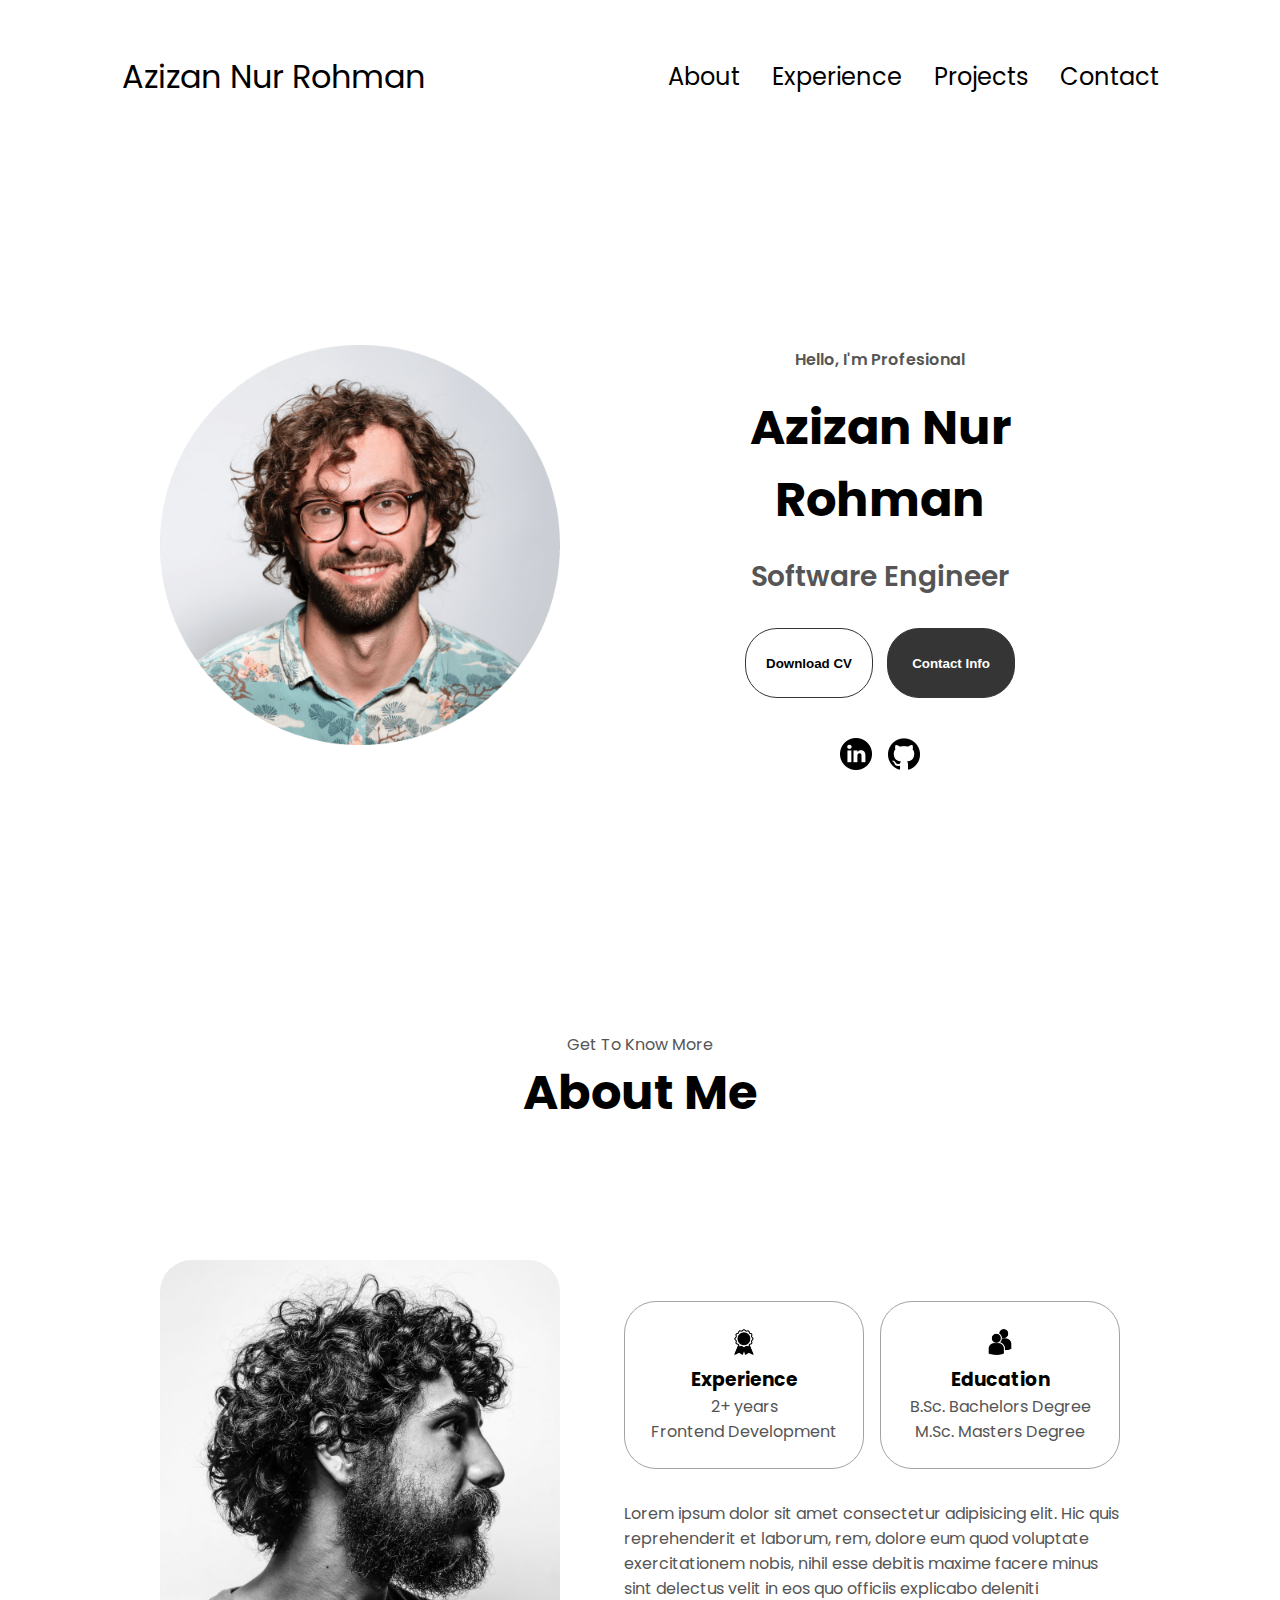
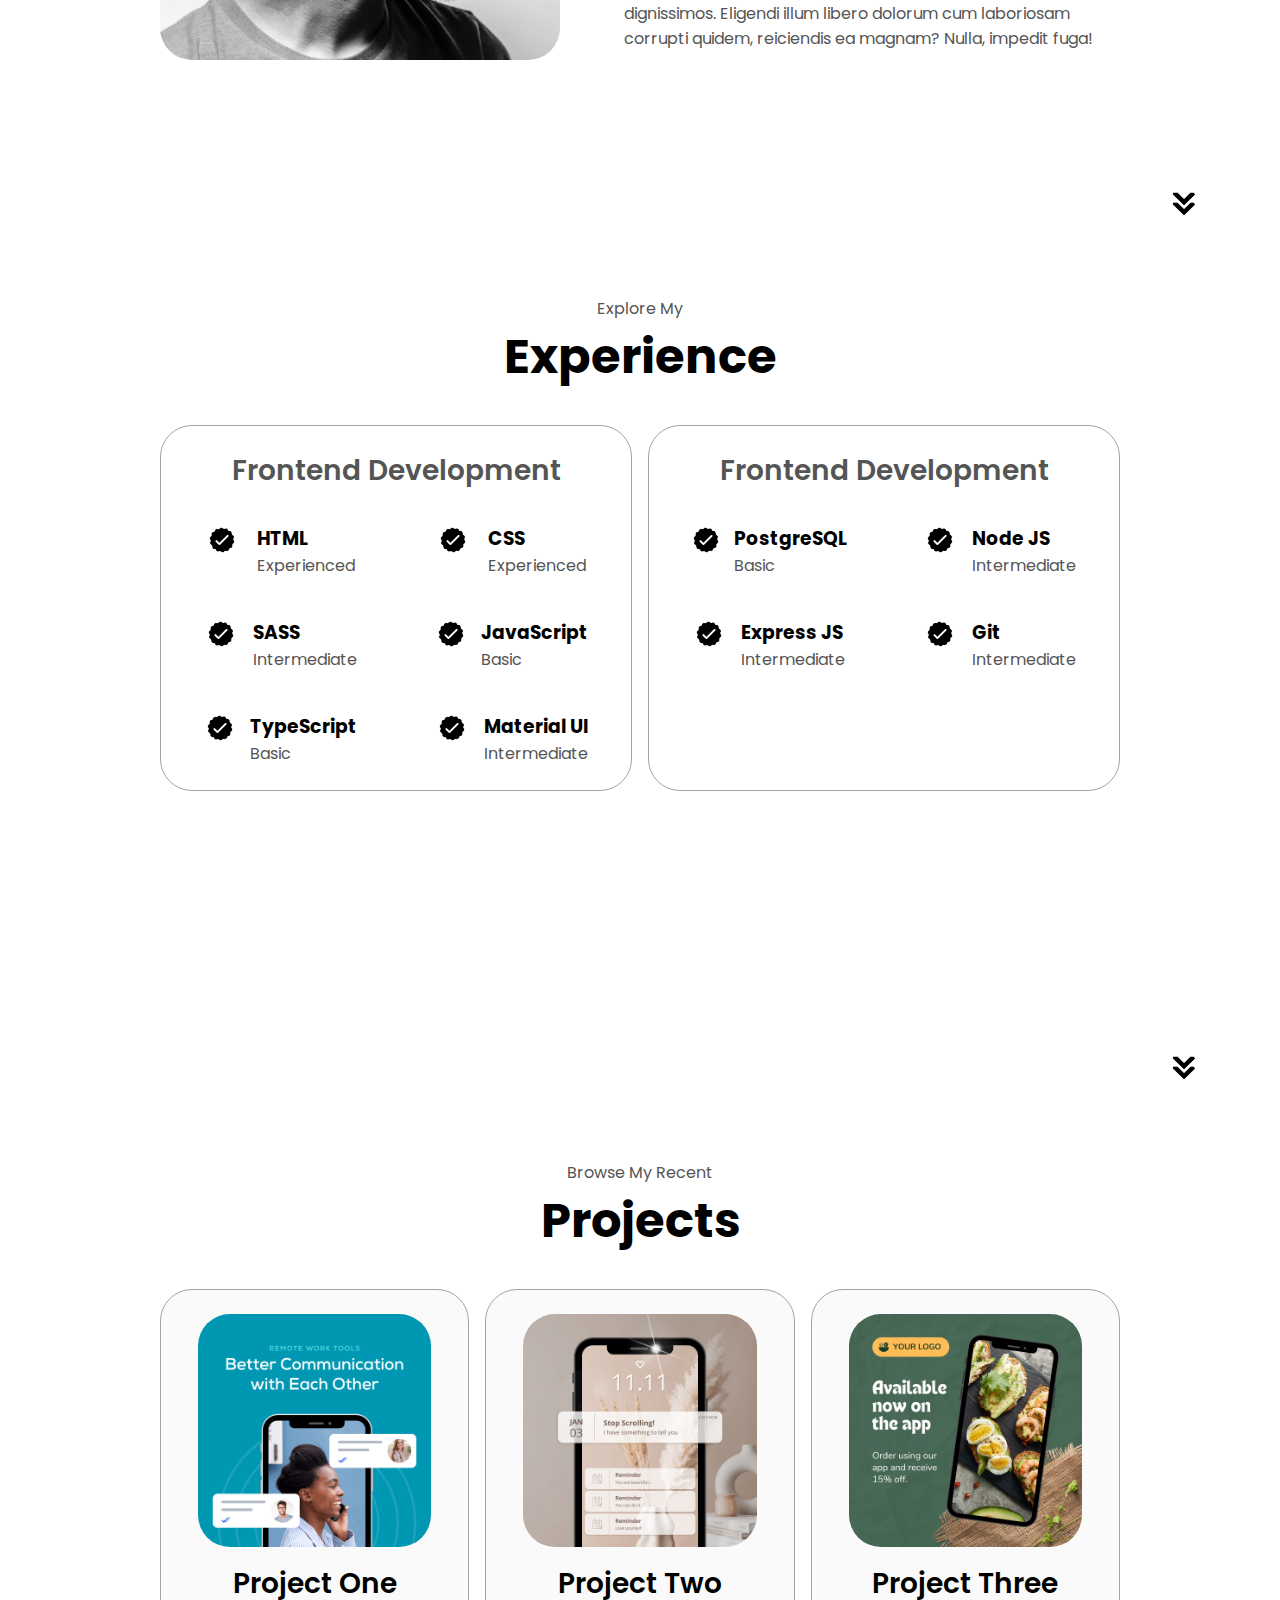
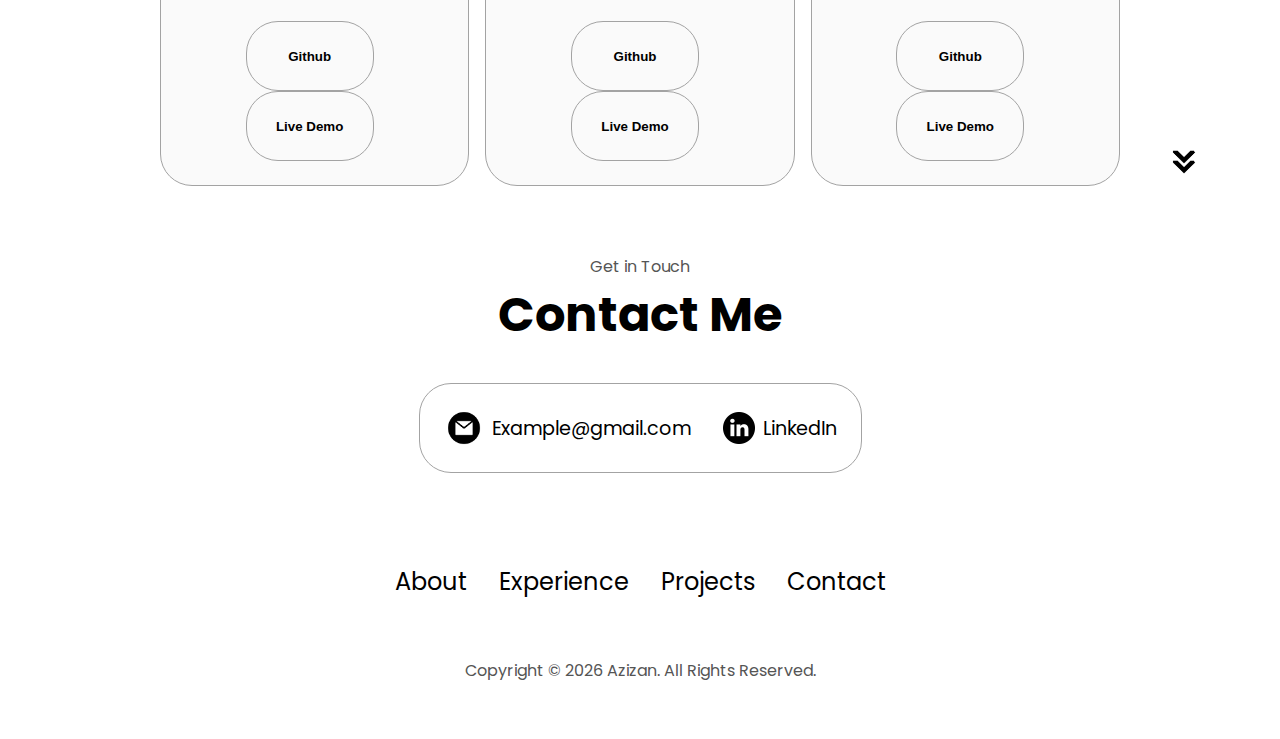
==== commit cc5002c2: "save" ====
--- a/index.html
+++ b/index.html
@@ -56,7 +56,7 @@
         <img src="./My Portfolio_files/profile-pic.png" alt="Azizan profile picture">
       </div>
       <div class="hero section__text">
-        <p class="section__text__p1 margin_top">Hello, I'm</p>
+        <p class="section__text__p1 margin_top">Hello, I'm Profesional</p>
         <h1 class="title margin_top">Azizan Nur Rohman</h1>
         <p class="section__text__p2 margin_top">Software Engineer</p>
         <div class="btn-container margin_top">
@@ -283,72 +283,4 @@
       document.getElementById('year').textContent = currentYear;
   </script>
   
-
-<style>
-            
-    #inner-shadow-companion {
-      font-size: 100%;
-    }
-    #inner-shadow-companion {
-      font-family: circular, -apple-system, BlinkMacSystemFont, Segoe UI,
-        sans-serif;
-      color: var(--lns-color-body);
-      
-  font-size: var(--lns-fontSize-medium);
-  line-height: var(--lns-lineHeight-medium);
-;
-      font-feature-settings: 'ss08' on;
-    }
-
-    #inner-shadow-companion *,
-    #inner-shadow-companion *:before,
-    #inner-shadow-companion *:after {
-      box-sizing: border-box;
-    }
-
-    #inner-shadow-companion * {
-      -webkit-font-smoothing: antialiased;
-      -moz-osx-font-smoothing: grayscale;
-      letter-spacing: calc(0.6px - 0.05em);
-    }
-
-    
-    #inner-shadow-companion,
-    .theme-light,
-    [data-lens-theme="light"] {
-      --lns-color-primary: var(--lns-themeLight-color-primary);--lns-color-primaryHover: var(--lns-themeLight-color-primaryHover);--lns-color-primaryActive: var(--lns-themeLight-color-primaryActive);--lns-color-body: var(--lns-themeLight-color-body);--lns-color-bodyDimmed: var(--lns-themeLight-color-bodyDimmed);--lns-color-background: var(--lns-themeLight-color-background);--lns-color-backgroundHover: var(--lns-themeLight-color-backgroundHover);--lns-color-backgroundActive: var(--lns-themeLight-color-backgroundActive);--lns-color-backgroundSecondary: var(--lns-themeLight-color-backgroundSecondary);--lns-color-backgroundSecondary2: var(--lns-themeLight-color-backgroundSecondary2);--lns-color-overlay: var(--lns-themeLight-color-overlay);--lns-color-border: var(--lns-themeLight-color-border);--lns-color-focusRing: var(--lns-themeLight-color-focusRing);--lns-color-record: var(--lns-themeLight-color-record);--lns-color-recordHover: var(--lns-themeLight-color-recordHover);--lns-color-recordActive: var(--lns-themeLight-color-recordActive);--lns-color-info: var(--lns-themeLight-color-info);--lns-color-success: var(--lns-themeLight-color-success);--lns-color-warning: var(--lns-themeLight-color-warning);--lns-color-danger: var(--lns-themeLight-color-danger);--lns-color-dangerHover: var(--lns-themeLight-color-dangerHover);--lns-color-dangerActive: var(--lns-themeLight-color-dangerActive);--lns-color-backdrop: var(--lns-themeLight-color-backdrop);--lns-color-backdropDark: var(--lns-themeLight-color-backdropDark);--lns-color-backdropTwilight: var(--lns-themeLight-color-backdropTwilight);--lns-color-disabledContent: var(--lns-themeLight-color-disabledContent);--lns-color-highlight: var(--lns-themeLight-color-highlight);--lns-color-disabledBackground: var(--lns-themeLight-color-disabledBackground);--lns-color-formFieldBorder: var(--lns-themeLight-color-formFieldBorder);--lns-color-formFieldBackground: var(--lns-themeLight-color-formFieldBackground);--lns-color-buttonBorder: var(--lns-themeLight-color-buttonBorder);--lns-color-upgrade: var(--lns-themeLight-color-upgrade);--lns-color-upgradeHover: var(--lns-themeLight-color-upgradeHover);--lns-color-upgradeActive: var(--lns-themeLight-color-upgradeActive);--lns-color-tabBackground: var(--lns-themeLight-color-tabBackground);--lns-color-discoveryBackground: var(--lns-themeLight-color-discoveryBackground);--lns-color-discoveryLightBackground: var(--lns-themeLight-color-discoveryLightBackground);--lns-color-discoveryTitle: var(--lns-themeLight-color-discoveryTitle);--lns-color-discoveryHighlight: var(--lns-themeLight-color-discoveryHighlight);
-    }
-
-    .theme-dark,
-    [data-lens-theme="dark"] {
-      --lns-color-primary: var(--lns-themeDark-color-primary);--lns-color-primaryHover: var(--lns-themeDark-color-primaryHover);--lns-color-primaryActive: var(--lns-themeDark-color-primaryActive);--lns-color-body: var(--lns-themeDark-color-body);--lns-color-bodyDimmed: var(--lns-themeDark-color-bodyDimmed);--lns-color-background: var(--lns-themeDark-color-background);--lns-color-backgroundHover: var(--lns-themeDark-color-backgroundHover);--lns-color-backgroundActive: var(--lns-themeDark-color-backgroundActive);--lns-color-backgroundSecondary: var(--lns-themeDark-color-backgroundSecondary);--lns-color-backgroundSecondary2: var(--lns-themeDark-color-backgroundSecondary2);--lns-color-overlay: var(--lns-themeDark-color-overlay);--lns-color-border: var(--lns-themeDark-color-border);--lns-color-focusRing: var(--lns-themeDark-color-focusRing);--lns-color-record: var(--lns-themeDark-color-record);--lns-color-recordHover: var(--lns-themeDark-color-recordHover);--lns-color-recordActive: var(--lns-themeDark-color-recordActive);--lns-color-info: var(--lns-themeDark-color-info);--lns-color-success: var(--lns-themeDark-color-success);--lns-color-warning: var(--lns-themeDark-color-warning);--lns-color-danger: var(--lns-themeDark-color-danger);--lns-color-dangerHover: var(--lns-themeDark-color-dangerHover);--lns-color-dangerActive: var(--lns-themeDark-color-dangerActive);--lns-color-backdrop: var(--lns-themeDark-color-backdrop);--lns-color-backdropDark: var(--lns-themeDark-color-backdropDark);--lns-color-backdropTwilight: var(--lns-themeDark-color-backdropTwilight);--lns-color-disabledContent: var(--lns-themeDark-color-disabledContent);--lns-color-highlight: var(--lns-themeDark-color-highlight);--lns-color-disabledBackground: var(--lns-themeDark-color-disabledBackground);--lns-color-formFieldBorder: var(--lns-themeDark-color-formFieldBorder);--lns-color-formFieldBackground: var(--lns-themeDark-color-formFieldBackground);--lns-color-buttonBorder: var(--lns-themeDark-color-buttonBorder);--lns-color-upgrade: var(--lns-themeDark-color-upgrade);--lns-color-upgradeHover: var(--lns-themeDark-color-upgradeHover);--lns-color-upgradeActive: var(--lns-themeDark-color-upgradeActive);--lns-color-tabBackground: var(--lns-themeDark-color-tabBackground);--lns-color-discoveryBackground: var(--lns-themeDark-color-discoveryBackground);--lns-color-discoveryLightBackground: var(--lns-themeDark-color-discoveryLightBackground);--lns-color-discoveryTitle: var(--lns-themeDark-color-discoveryTitle);--lns-color-discoveryHighlight: var(--lns-themeDark-color-discoveryHighlight);
-    }
-  
-
-    
-    #inner-shadow-companion {
-      --lns-fontWeight-book:400;--lns-fontWeight-bold:700;--lns-unit:0.5rem;--lns-fontSize-small:calc(1.5 * var(--lns-unit, 8px));--lns-lineHeight-small:1.5;--lns-fontSize-body-sm:calc(1.5 * var(--lns-unit, 8px));--lns-lineHeight-body-sm:1.5;--lns-fontSize-medium:calc(1.75 * var(--lns-unit, 8px));--lns-lineHeight-medium:1.6;--lns-fontSize-body-md:calc(1.75 * var(--lns-unit, 8px));--lns-lineHeight-body-md:1.6;--lns-fontSize-large:calc(2.25 * var(--lns-unit, 8px));--lns-lineHeight-large:1.45;--lns-fontSize-body-lg:calc(2.25 * var(--lns-unit, 8px));--lns-lineHeight-body-lg:1.45;--lns-fontSize-xlarge:calc(3 * var(--lns-unit, 8px));--lns-lineHeight-xlarge:1.35;--lns-fontSize-heading-sm:calc(3 * var(--lns-unit, 8px));--lns-lineHeight-heading-sm:1.35;--lns-fontSize-xxlarge:calc(4 * var(--lns-unit, 8px));--lns-lineHeight-xxlarge:1.2;--lns-fontSize-heading-md:calc(4 * var(--lns-unit, 8px));--lns-lineHeight-heading-md:1.2;--lns-fontSize-xxxlarge:calc(6 * var(--lns-unit, 8px));--lns-lineHeight-xxxlarge:1.15;--lns-fontSize-heading-lg:calc(6 * var(--lns-unit, 8px));--lns-lineHeight-heading-lg:1.15;--lns-radius-medium:calc(1 * var(--lns-unit, 8px));--lns-radius-large:calc(2 * var(--lns-unit, 8px));--lns-radius-xlarge:calc(3 * var(--lns-unit, 8px));--lns-radius-full:calc(999 * var(--lns-unit, 8px));--lns-shadow-small:0 calc(0.5 * var(--lns-unit, 8px)) calc(1.25 * var(--lns-unit, 8px)) hsla(0, 0%, 0%, 0.05);--lns-shadow-medium:0 calc(0.5 * var(--lns-unit, 8px)) calc(1.25 * var(--lns-unit, 8px)) hsla(0, 0%, 0%, 0.1);--lns-shadow-large:0 calc(0.75 * var(--lns-unit, 8px)) calc(3 * var(--lns-unit, 8px)) hsla(0, 0%, 0%, 0.1);--lns-space-xsmall:calc(0.5 * var(--lns-unit, 8px));--lns-space-small:calc(1 * var(--lns-unit, 8px));--lns-space-medium:calc(2 * var(--lns-unit, 8px));--lns-space-large:calc(3 * var(--lns-unit, 8px));--lns-space-xlarge:calc(5 * var(--lns-unit, 8px));--lns-space-xxlarge:calc(8 * var(--lns-unit, 8px));--lns-formFieldBorderWidth:1px;--lns-formFieldBorderWidthFocus:2px;--lns-formFieldHeight:calc(4.5 * var(--lns-unit, 8px));--lns-formFieldRadius:calc(2.25 * var(--lns-unit, 8px));--lns-formFieldHorizontalPadding:calc(2 * var(--lns-unit, 8px));--lns-formFieldBorderShadow:
-    inset 0 0 0 var(--lns-formFieldBorderWidth) var(--lns-color-formFieldBorder)
-  ;--lns-formFieldBorderShadowFocus:
-    inset 0 0 0 var(--lns-formFieldBorderWidthFocus) var(--lns-color-blurple),
-    0 0 0 var(--lns-formFieldBorderWidthFocus) var(--lns-color-focusRing)
-  ;--lns-color-red:hsla(11,80%,45%,1);--lns-color-blurpleLight:hsla(240,83.3%,95.3%,1);--lns-color-blurpleMedium:hsla(242,81%,87.6%,1);--lns-color-blurple:hsla(242,88.4%,66.3%,1);--lns-color-blurpleDark:hsla(242,87.6%,62%,1);--lns-color-offWhite:hsla(45,36.4%,95.7%,1);--lns-color-blueLight:hsla(206,58.3%,85.9%,1);--lns-color-blue:hsla(206,100%,73.3%,1);--lns-color-blueDark:hsla(206,29.5%,33.9%,1);--lns-color-orangeLight:hsla(6,100%,89.6%,1);--lns-color-orange:hsla(11,100%,62.2%,1);--lns-color-orangeDark:hsla(11,79.9%,64.9%,1);--lns-color-tealLight:hsla(180,20%,67.6%,1);--lns-color-teal:hsla(180,51.4%,51.6%,1);--lns-color-tealDark:hsla(180,16.2%,22.9%,1);--lns-color-yellowLight:hsla(39,100%,87.8%,1);--lns-color-yellow:hsla(50,100%,57.3%,1);--lns-color-yellowDark:hsla(39,100%,68%,1);--lns-color-grey8:hsla(0,0%,13%,1);--lns-color-grey7:hsla(246,16%,26%,1);--lns-color-grey6:hsla(252,13%,46%,1);--lns-color-grey5:hsla(240,7%,62%,1);--lns-color-grey4:hsla(259,12%,75%,1);--lns-color-grey3:hsla(260,11%,85%,1);--lns-color-grey2:hsla(260,11%,95%,1);--lns-color-grey1:hsla(240,7%,97%,1);--lns-color-white:hsla(0,0%,100%,1);--lns-themeLight-color-primary:hsla(242,88.4%,66.3%,1);--lns-themeLight-color-primaryHover:hsla(242,88.4%,56.3%,1);--lns-themeLight-color-primaryActive:hsla(242,88.4%,45.3%,1);--lns-themeLight-color-body:hsla(0,0%,13%,1);--lns-themeLight-color-bodyDimmed:hsla(252,13%,46%,1);--lns-themeLight-color-background:hsla(0,0%,100%,1);--lns-themeLight-color-backgroundHover:hsla(246,16%,26%,0.1);--lns-themeLight-color-backgroundActive:hsla(246,16%,26%,0.3);--lns-themeLight-color-backgroundSecondary:hsla(246,16%,26%,0.04);--lns-themeLight-color-backgroundSecondary2:hsla(45,34%,78%,0.2);--lns-themeLight-color-overlay:hsla(0,0%,100%,1);--lns-themeLight-color-border:hsla(252,13%,46%,0.2);--lns-themeLight-color-focusRing:hsla(242,88.4%,66.3%,0.5);--lns-themeLight-color-record:hsla(11,100%,62.2%,1);--lns-themeLight-color-recordHover:hsla(11,100%,52.2%,1);--lns-themeLight-color-recordActive:hsla(11,100%,42.2%,1);--lns-themeLight-color-info:hsla(206,100%,73.3%,1);--lns-themeLight-color-success:hsla(180,51.4%,51.6%,1);--lns-themeLight-color-warning:hsla(39,100%,68%,1);--lns-themeLight-color-danger:hsla(11,80%,45%,1);--lns-themeLight-color-dangerHover:hsla(11,80%,38%,1);--lns-themeLight-color-dangerActive:hsla(11,80%,31%,1);--lns-themeLight-color-backdrop:hsla(0,0%,13%,0.5);--lns-themeLight-color-backdropDark:hsla(0,0%,13%,0.9);--lns-themeLight-color-backdropTwilight:hsla(245,44.8%,46.9%,0.8);--lns-themeLight-color-disabledContent:hsla(240,7%,62%,1);--lns-themeLight-color-highlight:hsla(240,83.3%,66.3%,0.15);--lns-themeLight-color-disabledBackground:hsla(260,11%,95%,1);--lns-themeLight-color-formFieldBorder:hsla(260,11%,85%,1);--lns-themeLight-color-formFieldBackground:hsla(0,0%,100%,1);--lns-themeLight-color-buttonBorder:hsla(252,13%,46%,0.25);--lns-themeLight-color-upgrade:hsla(206,100%,93%,1);--lns-themeLight-color-upgradeHover:hsla(206,100%,85%,1);--lns-themeLight-color-upgradeActive:hsla(206,100%,77%,1);--lns-themeLight-color-tabBackground:hsla(252,13%,46%,0.15);--lns-themeLight-color-discoveryBackground:hsla(206,100%,93%,1);--lns-themeLight-color-discoveryLightBackground:hsla(206,100%,97%,1);--lns-themeLight-color-discoveryTitle:hsla(0,0%,13%,1);--lns-themeLight-color-discoveryHighlight:hsla(206,100%,77%,0.3);--lns-themeDark-color-primary:hsla(242,87%,73%,1);--lns-themeDark-color-primaryHover:hsla(242,88.4%,56.3%,1);--lns-themeDark-color-primaryActive:hsla(242,88.4%,45.3%,1);--lns-themeDark-color-body:hsla(240,7%,97%,1);--lns-themeDark-color-bodyDimmed:hsla(240,7%,62%,1);--lns-themeDark-color-background:hsla(0,0%,13%,1);--lns-themeDark-color-backgroundHover:hsla(0,0%,100%,0.1);--lns-themeDark-color-backgroundActive:hsla(0,0%,100%,0.2);--lns-themeDark-color-backgroundSecondary:hsla(0,0%,100%,0.04);--lns-themeDark-color-backgroundSecondary2:hsla(45,13%,44%,0.2);--lns-themeDark-color-overlay:hsla(0,0%,20%,1);--lns-themeDark-color-border:hsla(259,12%,75%,0.2);--lns-themeDark-color-focusRing:hsla(242,88.4%,66.3%,0.5);--lns-themeDark-color-record:hsla(11,100%,62.2%,1);--lns-themeDark-color-recordHover:hsla(11,100%,52.2%,1);--lns-themeDark-color-recordActive:hsla(11,100%,42.2%,1);--lns-themeDark-color-info:hsla(206,100%,73.3%,1);--lns-themeDark-color-success:hsla(180,51.4%,51.6%,1);--lns-themeDark-color-warning:hsla(39,100%,68%,1);--lns-themeDark-color-danger:hsla(11,80%,45%,1);--lns-themeDark-color-dangerHover:hsla(11,80%,38%,1);--lns-themeDark-color-dangerActive:hsla(11,80%,31%,1);--lns-themeDark-color-backdrop:hsla(0,0%,13%,0.5);--lns-themeDark-color-backdropDark:hsla(0,0%,13%,0.9);--lns-themeDark-color-backdropTwilight:hsla(245,44.8%,46.9%,0.8);--lns-themeDark-color-disabledContent:hsla(240,7%,62%,1);--lns-themeDark-color-highlight:hsla(240,83.3%,66.3%,0.15);--lns-themeDark-color-disabledBackground:hsla(252,13%,23%,1);--lns-themeDark-color-formFieldBorder:hsla(252,13%,46%,1);--lns-themeDark-color-formFieldBackground:hsla(0,0%,13%,1);--lns-themeDark-color-buttonBorder:hsla(0,0%,100%,0.25);--lns-themeDark-color-upgrade:hsla(206,92%,81%,1);--lns-themeDark-color-upgradeHover:hsla(206,92%,74%,1);--lns-themeDark-color-upgradeActive:hsla(206,92%,67%,1);--lns-themeDark-color-tabBackground:hsla(0,0%,100%,0.15);--lns-themeDark-color-discoveryBackground:hsla(206,92%,81%,1);--lns-themeDark-color-discoveryLightBackground:hsla(0,0%,13%,1);--lns-themeDark-color-discoveryTitle:hsla(206,100%,73.3%,1);--lns-themeDark-color-discoveryHighlight:hsla(206,100%,77%,0.3);
-    }
-  
-
-    .c\:red{color:var(--lns-color-red)}.c\:blurpleLight{color:var(--lns-color-blurpleLight)}.c\:blurpleMedium{color:var(--lns-color-blurpleMedium)}.c\:blurple{color:var(--lns-color-blurple)}.c\:blurpleDark{color:var(--lns-color-blurpleDark)}.c\:offWhite{color:var(--lns-color-offWhite)}.c\:blueLight{color:var(--lns-color-blueLight)}.c\:blue{color:var(--lns-color-blue)}.c\:blueDark{color:var(--lns-color-blueDark)}.c\:orangeLight{color:var(--lns-color-orangeLight)}.c\:orange{color:var(--lns-color-orange)}.c\:orangeDark{color:var(--lns-color-orangeDark)}.c\:tealLight{color:var(--lns-color-tealLight)}.c\:teal{color:var(--lns-color-teal)}.c\:tealDark{color:var(--lns-color-tealDark)}.c\:yellowLight{color:var(--lns-color-yellowLight)}.c\:yellow{color:var(--lns-color-yellow)}.c\:yellowDark{color:var(--lns-color-yellowDark)}.c\:grey8{color:var(--lns-color-grey8)}.c\:grey7{color:var(--lns-color-grey7)}.c\:grey6{color:var(--lns-color-grey6)}.c\:grey5{color:var(--lns-color-grey5)}.c\:grey4{color:var(--lns-color-grey4)}.c\:grey3{color:var(--lns-color-grey3)}.c\:grey2{color:var(--lns-color-grey2)}.c\:grey1{color:var(--lns-color-grey1)}.c\:white{color:var(--lns-color-white)}.c\:primary{color:var(--lns-color-primary)}.c\:primaryHover{color:var(--lns-color-primaryHover)}.c\:primaryActive{color:var(--lns-color-primaryActive)}.c\:body{color:var(--lns-color-body)}.c\:bodyDimmed{color:var(--lns-color-bodyDimmed)}.c\:background{color:var(--lns-color-background)}.c\:backgroundHover{color:var(--lns-color-backgroundHover)}.c\:backgroundActive{color:var(--lns-color-backgroundActive)}.c\:backgroundSecondary{color:var(--lns-color-backgroundSecondary)}.c\:backgroundSecondary2{color:var(--lns-color-backgroundSecondary2)}.c\:overlay{color:var(--lns-color-overlay)}.c\:border{color:var(--lns-color-border)}.c\:focusRing{color:var(--lns-color-focusRing)}.c\:record{color:var(--lns-color-record)}.c\:recordHover{color:var(--lns-color-recordHover)}.c\:recordActive{color:var(--lns-color-recordActive)}.c\:info{color:var(--lns-color-info)}.c\:success{color:var(--lns-color-success)}.c\:warning{color:var(--lns-color-warning)}.c\:danger{color:var(--lns-color-danger)}.c\:dangerHover{color:var(--lns-color-dangerHover)}.c\:dangerActive{color:var(--lns-color-dangerActive)}.c\:backdrop{color:var(--lns-color-backdrop)}.c\:backdropDark{color:var(--lns-color-backdropDark)}.c\:backdropTwilight{color:var(--lns-color-backdropTwilight)}.c\:disabledContent{color:var(--lns-color-disabledContent)}.c\:highlight{color:var(--lns-color-highlight)}.c\:disabledBackground{color:var(--lns-color-disabledBackground)}.c\:formFieldBorder{color:var(--lns-color-formFieldBorder)}.c\:formFieldBackground{color:var(--lns-color-formFieldBackground)}.c\:buttonBorder{color:var(--lns-color-buttonBorder)}.c\:upgrade{color:var(--lns-color-upgrade)}.c\:upgradeHover{color:var(--lns-color-upgradeHover)}.c\:upgradeActive{color:var(--lns-color-upgradeActive)}.c\:tabBackground{color:var(--lns-color-tabBackground)}.c\:discoveryBackground{color:var(--lns-color-discoveryBackground)}.c\:discoveryLightBackground{color:var(--lns-color-discoveryLightBackground)}.c\:discoveryTitle{color:var(--lns-color-discoveryTitle)}.c\:discoveryHighlight{color:var(--lns-color-discoveryHighlight)}.shadow\:small{box-shadow:var(--lns-shadow-small)}.shadow\:medium{box-shadow:var(--lns-shadow-medium)}.shadow\:large{box-shadow:var(--lns-shadow-large)}.radius\:medium{border-radius:var(--lns-radius-medium)}.radius\:large{border-radius:var(--lns-radius-large)}.radius\:xlarge{border-radius:var(--lns-radius-xlarge)}.radius\:full{border-radius:var(--lns-radius-full)}.bgc\:red{background-color:var(--lns-color-red)}.bgc\:blurpleLight{background-color:var(--lns-color-blurpleLight)}.bgc\:blurpleMedium{background-color:var(--lns-color-blurpleMedium)}.bgc\:blurple{background-color:var(--lns-color-blurple)}.bgc\:blurpleDark{background-color:var(--lns-color-blurpleDark)}.bgc\:offWhite{background-color:var(--lns-color-offWhite)}.bgc\:blueLight{background-color:var(--lns-color-blueLight)}.bgc\:blue{background-color:var(--lns-color-blue)}.bgc\:blueDark{background-color:var(--lns-color-blueDark)}.bgc\:orangeLight{background-color:var(--lns-color-orangeLight)}.bgc\:orange{background-color:var(--lns-color-orange)}.bgc\:orangeDark{background-color:var(--lns-color-orangeDark)}.bgc\:tealLight{background-color:var(--lns-color-tealLight)}.bgc\:teal{background-color:var(--lns-color-teal)}.bgc\:tealDark{background-color:var(--lns-color-tealDark)}.bgc\:yellowLight{background-color:var(--lns-color-yellowLight)}.bgc\:yellow{background-color:var(--lns-color-yellow)}.bgc\:yellowDark{background-color:var(--lns-color-yellowDark)}.bgc\:grey8{background-color:var(--lns-color-grey8)}.bgc\:grey7{background-color:var(--lns-color-grey7)}.bgc\:grey6{background-color:var(--lns-color-grey6)}.bgc\:grey5{background-color:var(--lns-color-grey5)}.bgc\:grey4{background-color:var(--lns-color-grey4)}.bgc\:grey3{background-color:var(--lns-color-grey3)}.bgc\:grey2{background-color:var(--lns-color-grey2)}.bgc\:grey1{background-color:var(--lns-color-grey1)}.bgc\:white{background-color:var(--lns-color-white)}.bgc\:primary{background-color:var(--lns-color-primary)}.bgc\:primaryHover{background-color:var(--lns-color-primaryHover)}.bgc\:primaryActive{background-color:var(--lns-color-primaryActive)}.bgc\:body{background-color:var(--lns-color-body)}.bgc\:bodyDimmed{background-color:var(--lns-color-bodyDimmed)}.bgc\:background{background-color:var(--lns-color-background)}.bgc\:backgroundHover{background-color:var(--lns-color-backgroundHover)}.bgc\:backgroundActive{background-color:var(--lns-color-backgroundActive)}.bgc\:backgroundSecondary{background-color:var(--lns-color-backgroundSecondary)}.bgc\:backgroundSecondary2{background-color:var(--lns-color-backgroundSecondary2)}.bgc\:overlay{background-color:var(--lns-color-overlay)}.bgc\:border{background-color:var(--lns-color-border)}.bgc\:focusRing{background-color:var(--lns-color-focusRing)}.bgc\:record{background-color:var(--lns-color-record)}.bgc\:recordHover{background-color:var(--lns-color-recordHover)}.bgc\:recordActive{background-color:var(--lns-color-recordActive)}.bgc\:info{background-color:var(--lns-color-info)}.bgc\:success{background-color:var(--lns-color-success)}.bgc\:warning{background-color:var(--lns-color-warning)}.bgc\:danger{background-color:var(--lns-color-danger)}.bgc\:dangerHover{background-color:var(--lns-color-dangerHover)}.bgc\:dangerActive{background-color:var(--lns-color-dangerActive)}.bgc\:backdrop{background-color:var(--lns-color-backdrop)}.bgc\:backdropDark{background-color:var(--lns-color-backdropDark)}.bgc\:backdropTwilight{background-color:var(--lns-color-backdropTwilight)}.bgc\:disabledContent{background-color:var(--lns-color-disabledContent)}.bgc\:highlight{background-color:var(--lns-color-highlight)}.bgc\:disabledBackground{background-color:var(--lns-color-disabledBackground)}.bgc\:formFieldBorder{background-color:var(--lns-color-formFieldBorder)}.bgc\:formFieldBackground{background-color:var(--lns-color-formFieldBackground)}.bgc\:buttonBorder{background-color:var(--lns-color-buttonBorder)}.bgc\:upgrade{background-color:var(--lns-color-upgrade)}.bgc\:upgradeHover{background-color:var(--lns-color-upgradeHover)}.bgc\:upgradeActive{background-color:var(--lns-color-upgradeActive)}.bgc\:tabBackground{background-color:var(--lns-color-tabBackground)}.bgc\:discoveryBackground{background-color:var(--lns-color-discoveryBackground)}.bgc\:discoveryLightBackground{background-color:var(--lns-color-discoveryLightBackground)}.bgc\:discoveryTitle{background-color:var(--lns-color-discoveryTitle)}.bgc\:discoveryHighlight{background-color:var(--lns-color-discoveryHighlight)}.m\:0{margin:0}.m\:auto{margin:auto}.m\:xsmall{margin:var(--lns-space-xsmall)}.m\:small{margin:var(--lns-space-small)}.m\:medium{margin:var(--lns-space-medium)}.m\:large{margin:var(--lns-space-large)}.m\:xlarge{margin:var(--lns-space-xlarge)}.m\:xxlarge{margin:var(--lns-space-xxlarge)}.mt\:0{margin-top:0}.mt\:auto{margin-top:auto}.mt\:xsmall{margin-top:var(--lns-space-xsmall)}.mt\:small{margin-top:var(--lns-space-small)}.mt\:medium{margin-top:var(--lns-space-medium)}.mt\:large{margin-top:var(--lns-space-large)}.mt\:xlarge{margin-top:var(--lns-space-xlarge)}.mt\:xxlarge{margin-top:var(--lns-space-xxlarge)}.mb\:0{margin-bottom:0}.mb\:auto{margin-bottom:auto}.mb\:xsmall{margin-bottom:var(--lns-space-xsmall)}.mb\:small{margin-bottom:var(--lns-space-small)}.mb\:medium{margin-bottom:var(--lns-space-medium)}.mb\:large{margin-bottom:var(--lns-space-large)}.mb\:xlarge{margin-bottom:var(--lns-space-xlarge)}.mb\:xxlarge{margin-bottom:var(--lns-space-xxlarge)}.ml\:0{margin-left:0}.ml\:auto{margin-left:auto}.ml\:xsmall{margin-left:var(--lns-space-xsmall)}.ml\:small{margin-left:var(--lns-space-small)}.ml\:medium{margin-left:var(--lns-space-medium)}.ml\:large{margin-left:var(--lns-space-large)}.ml\:xlarge{margin-left:var(--lns-space-xlarge)}.ml\:xxlarge{margin-left:var(--lns-space-xxlarge)}.mr\:0{margin-right:0}.mr\:auto{margin-right:auto}.mr\:xsmall{margin-right:var(--lns-space-xsmall)}.mr\:small{margin-right:var(--lns-space-small)}.mr\:medium{margin-right:var(--lns-space-medium)}.mr\:large{margin-right:var(--lns-space-large)}.mr\:xlarge{margin-right:var(--lns-space-xlarge)}.mr\:xxlarge{margin-right:var(--lns-space-xxlarge)}.mx\:0{margin-left:0;margin-right:0}.mx\:auto{margin-left:auto;margin-right:auto}.mx\:xsmall{margin-left:var(--lns-space-xsmall);margin-right:var(--lns-space-xsmall)}.mx\:small{margin-left:var(--lns-space-small);margin-right:var(--lns-space-small)}.mx\:medium{margin-left:var(--lns-space-medium);margin-right:var(--lns-space-medium)}.mx\:large{margin-left:var(--lns-space-large);margin-right:var(--lns-space-large)}.mx\:xlarge{margin-left:var(--lns-space-xlarge);margin-right:var(--lns-space-xlarge)}.mx\:xxlarge{margin-left:var(--lns-space-xxlarge);margin-right:var(--lns-space-xxlarge)}.my\:0{margin-top:0;margin-bottom:0}.my\:auto{margin-top:auto;margin-bottom:auto}.my\:xsmall{margin-top:var(--lns-space-xsmall);margin-bottom:var(--lns-space-xsmall)}.my\:small{margin-top:var(--lns-space-small);margin-bottom:var(--lns-space-small)}.my\:medium{margin-top:var(--lns-space-medium);margin-bottom:var(--lns-space-medium)}.my\:large{margin-top:var(--lns-space-large);margin-bottom:var(--lns-space-large)}.my\:xlarge{margin-top:var(--lns-space-xlarge);margin-bottom:var(--lns-space-xlarge)}.my\:xxlarge{margin-top:var(--lns-space-xxlarge);margin-bottom:var(--lns-space-xxlarge)}.p\:0{padding:0}.p\:xsmall{padding:var(--lns-space-xsmall)}.p\:small{padding:var(--lns-space-small)}.p\:medium{padding:var(--lns-space-medium)}.p\:large{padding:var(--lns-space-large)}.p\:xlarge{padding:var(--lns-space-xlarge)}.p\:xxlarge{padding:var(--lns-space-xxlarge)}.pt\:0{padding-top:0}.pt\:xsmall{padding-top:var(--lns-space-xsmall)}.pt\:small{padding-top:var(--lns-space-small)}.pt\:medium{padding-top:var(--lns-space-medium)}.pt\:large{padding-top:var(--lns-space-large)}.pt\:xlarge{padding-top:var(--lns-space-xlarge)}.pt\:xxlarge{padding-top:var(--lns-space-xxlarge)}.pb\:0{padding-bottom:0}.pb\:xsmall{padding-bottom:var(--lns-space-xsmall)}.pb\:small{padding-bottom:var(--lns-space-small)}.pb\:medium{padding-bottom:var(--lns-space-medium)}.pb\:large{padding-bottom:var(--lns-space-large)}.pb\:xlarge{padding-bottom:var(--lns-space-xlarge)}.pb\:xxlarge{padding-bottom:var(--lns-space-xxlarge)}.pl\:0{padding-left:0}.pl\:xsmall{padding-left:var(--lns-space-xsmall)}.pl\:small{padding-left:var(--lns-space-small)}.pl\:medium{padding-left:var(--lns-space-medium)}.pl\:large{padding-left:var(--lns-space-large)}.pl\:xlarge{padding-left:var(--lns-space-xlarge)}.pl\:xxlarge{padding-left:var(--lns-space-xxlarge)}.pr\:0{padding-right:0}.pr\:xsmall{padding-right:var(--lns-space-xsmall)}.pr\:small{padding-right:var(--lns-space-small)}.pr\:medium{padding-right:var(--lns-space-medium)}.pr\:large{padding-right:var(--lns-space-large)}.pr\:xlarge{padding-right:var(--lns-space-xlarge)}.pr\:xxlarge{padding-right:var(--lns-space-xxlarge)}.px\:0{padding-left:0;padding-right:0}.px\:xsmall{padding-left:var(--lns-space-xsmall);padding-right:var(--lns-space-xsmall)}.px\:small{padding-left:var(--lns-space-small);padding-right:var(--lns-space-small)}.px\:medium{padding-left:var(--lns-space-medium);padding-right:var(--lns-space-medium)}.px\:large{padding-left:var(--lns-space-large);padding-right:var(--lns-space-large)}.px\:xlarge{padding-left:var(--lns-space-xlarge);padding-right:var(--lns-space-xlarge)}.px\:xxlarge{padding-left:var(--lns-space-xxlarge);padding-right:var(--lns-space-xxlarge)}.py\:0{padding-top:0;padding-bottom:0}.py\:xsmall{padding-top:var(--lns-space-xsmall);padding-bottom:var(--lns-space-xsmall)}.py\:small{padding-top:var(--lns-space-small);padding-bottom:var(--lns-space-small)}.py\:medium{padding-top:var(--lns-space-medium);padding-bottom:var(--lns-space-medium)}.py\:large{padding-top:var(--lns-space-large);padding-bottom:var(--lns-space-large)}.py\:xlarge{padding-top:var(--lns-space-xlarge);padding-bottom:var(--lns-space-xlarge)}.py\:xxlarge{padding-top:var(--lns-space-xxlarge);padding-bottom:var(--lns-space-xxlarge)}.text\:small{font-size:var(--lns-fontSize-small);line-height:var(--lns-lineHeight-small)}.text\:body-sm{font-size:var(--lns-fontSize-body-sm);line-height:var(--lns-lineHeight-body-sm)}.text\:medium{font-size:var(--lns-fontSize-medium);line-height:var(--lns-lineHeight-medium)}.text\:body-md{font-size:var(--lns-fontSize-body-md);line-height:var(--lns-lineHeight-body-md)}.text\:large{font-size:var(--lns-fontSize-large);line-height:var(--lns-lineHeight-large)}.text\:body-lg{font-size:var(--lns-fontSize-body-lg);line-height:var(--lns-lineHeight-body-lg)}.text\:xlarge{font-size:var(--lns-fontSize-xlarge);line-height:var(--lns-lineHeight-xlarge)}.text\:heading-sm{font-size:var(--lns-fontSize-heading-sm);line-height:var(--lns-lineHeight-heading-sm)}.text\:xxlarge{font-size:var(--lns-fontSize-xxlarge);line-height:var(--lns-lineHeight-xxlarge)}.text\:heading-md{font-size:var(--lns-fontSize-heading-md);line-height:var(--lns-lineHeight-heading-md)}.text\:xxxlarge{font-size:var(--lns-fontSize-xxxlarge);line-height:var(--lns-lineHeight-xxxlarge)}.text\:heading-lg{font-size:var(--lns-fontSize-heading-lg);line-height:var(--lns-lineHeight-heading-lg)}.weight\:book{font-weight:var(--lns-fontWeight-book)}.weight\:bold{font-weight:var(--lns-fontWeight-bold)}.text\:body{font-size:var(--lns-fontSize-body-md);line-height:var(--lns-lineHeight-body-md);font-weight:var(--lns-fontWeight-book)}.text\:title{font-size:var(--lns-fontSize-body-lg);line-height:var(--lns-lineHeight-body-lg);font-weight:var(--lns-fontWeight-bold)}.text\:mainTitle{font-size:var(--lns-fontSize-heading-md);line-height:var(--lns-lineHeight-heading-md);font-weight:var(--lns-fontWeight-bold)}.text\:left{text-align:left}.text\:right{text-align:right}.text\:center{text-align:center}.border{border:1px solid var(--lns-color-border)}.borderTop{border-top:1px solid var(--lns-color-border)}.borderBottom{border-bottom:1px solid var(--lns-color-border)}.borderLeft{border-left:1px solid var(--lns-color-border)}.borderRight{border-right:1px solid var(--lns-color-border)}.inline{display:inline}.block{display:block}.flex{display:flex}.inlineBlock{display:inline-block}.inlineFlex{display:inline-flex}.none{display:none}.flexWrap{flex-wrap:wrap}.flexDirection\:column{flex-direction:column}.flexDirection\:row{flex-direction:row}.items\:stretch{align-items:stretch}.items\:center{align-items:center}.items\:baseline{align-items:baseline}.items\:flexStart{align-items:flex-start}.items\:flexEnd{align-items:flex-end}.items\:selfStart{align-items:self-start}.items\:selfEnd{align-items:self-end}.justify\:flexStart{justify-content:flex-start}.justify\:flexEnd{justify-content:flex-end}.justify\:center{justify-content:center}.justify\:spaceBetween{justify-content:space-between}.justify\:spaceAround{justify-content:space-around}.justify\:spaceEvenly{justify-content:space-evenly}.grow\:0{flex-grow:0}.grow\:1{flex-grow:1}.shrink\:0{flex-shrink:0}.shrink\:1{flex-shrink:1}.self\:auto{align-self:auto}.self\:flexStart{align-self:flex-start}.self\:flexEnd{align-self:flex-end}.self\:center{align-self:center}.self\:baseline{align-self:baseline}.self\:stretch{align-self:stretch}.overflow\:hidden{overflow:hidden}.overflow\:auto{overflow:auto}.relative{position:relative}.absolute{position:absolute}.sticky{position:sticky}.fixed{position:fixed}.top\:0{top:0}.top\:auto{top:auto}.top\:xsmall{top:var(--lns-space-xsmall)}.top\:small{top:var(--lns-space-small)}.top\:medium{top:var(--lns-space-medium)}.top\:large{top:var(--lns-space-large)}.top\:xlarge{top:var(--lns-space-xlarge)}.top\:xxlarge{top:var(--lns-space-xxlarge)}.bottom\:0{bottom:0}.bottom\:auto{bottom:auto}.bottom\:xsmall{bottom:var(--lns-space-xsmall)}.bottom\:small{bottom:var(--lns-space-small)}.bottom\:medium{bottom:var(--lns-space-medium)}.bottom\:large{bottom:var(--lns-space-large)}.bottom\:xlarge{bottom:var(--lns-space-xlarge)}.bottom\:xxlarge{bottom:var(--lns-space-xxlarge)}.left\:0{left:0}.left\:auto{left:auto}.left\:xsmall{left:var(--lns-space-xsmall)}.left\:small{left:var(--lns-space-small)}.left\:medium{left:var(--lns-space-medium)}.left\:large{left:var(--lns-space-large)}.left\:xlarge{left:var(--lns-space-xlarge)}.left\:xxlarge{left:var(--lns-space-xxlarge)}.right\:0{right:0}.right\:auto{right:auto}.right\:xsmall{right:var(--lns-space-xsmall)}.right\:small{right:var(--lns-space-small)}.right\:medium{right:var(--lns-space-medium)}.right\:large{right:var(--lns-space-large)}.right\:xlarge{right:var(--lns-space-xlarge)}.right\:xxlarge{right:var(--lns-space-xxlarge)}.width\:auto{width:auto}.width\:full{width:100%}.width\:0{width:0}.minWidth\:0{min-width:0}.height\:auto{height:auto}.height\:full{height:100%}.height\:0{height:0}.ellipsis{overflow:hidden;text-overflow:ellipsis;white-space:nowrap}.srOnly{position:absolute;width:1px;height:1px;padding:0;margin:-1px;overflow:hidden;clip:rect(0, 0, 0, 0);white-space:nowrap;border-width:0}@media(min-width:31em){.xs-c\:red{color:var(--lns-color-red)}.xs-c\:blurpleLight{color:var(--lns-color-blurpleLight)}.xs-c\:blurpleMedium{color:var(--lns-color-blurpleMedium)}.xs-c\:blurple{color:var(--lns-color-blurple)}.xs-c\:blurpleDark{color:var(--lns-color-blurpleDark)}.xs-c\:offWhite{color:var(--lns-color-offWhite)}.xs-c\:blueLight{color:var(--lns-color-blueLight)}.xs-c\:blue{color:var(--lns-color-blue)}.xs-c\:blueDark{color:var(--lns-color-blueDark)}.xs-c\:orangeLight{color:var(--lns-color-orangeLight)}.xs-c\:orange{color:var(--lns-color-orange)}.xs-c\:orangeDark{color:var(--lns-color-orangeDark)}.xs-c\:tealLight{color:var(--lns-color-tealLight)}.xs-c\:teal{color:var(--lns-color-teal)}.xs-c\:tealDark{color:var(--lns-color-tealDark)}.xs-c\:yellowLight{color:var(--lns-color-yellowLight)}.xs-c\:yellow{color:var(--lns-color-yellow)}.xs-c\:yellowDark{color:var(--lns-color-yellowDark)}.xs-c\:grey8{color:var(--lns-color-grey8)}.xs-c\:grey7{color:var(--lns-color-grey7)}.xs-c\:grey6{color:var(--lns-color-grey6)}.xs-c\:grey5{color:var(--lns-color-grey5)}.xs-c\:grey4{color:var(--lns-color-grey4)}.xs-c\:grey3{color:var(--lns-color-grey3)}.xs-c\:grey2{color:var(--lns-color-grey2)}.xs-c\:grey1{color:var(--lns-color-grey1)}.xs-c\:white{color:var(--lns-color-white)}.xs-c\:primary{color:var(--lns-color-primary)}.xs-c\:primaryHover{color:var(--lns-color-primaryHover)}.xs-c\:primaryActive{color:var(--lns-color-primaryActive)}.xs-c\:body{color:var(--lns-color-body)}.xs-c\:bodyDimmed{color:var(--lns-color-bodyDimmed)}.xs-c\:background{color:var(--lns-color-background)}.xs-c\:backgroundHover{color:var(--lns-color-backgroundHover)}.xs-c\:backgroundActive{color:var(--lns-color-backgroundActive)}.xs-c\:backgroundSecondary{color:var(--lns-color-backgroundSecondary)}.xs-c\:backgroundSecondary2{color:var(--lns-color-backgroundSecondary2)}.xs-c\:overlay{color:var(--lns-color-overlay)}.xs-c\:border{color:var(--lns-color-border)}.xs-c\:focusRing{color:var(--lns-color-focusRing)}.xs-c\:record{color:var(--lns-color-record)}.xs-c\:recordHover{color:var(--lns-color-recordHover)}.xs-c\:recordActive{color:var(--lns-color-recordActive)}.xs-c\:info{color:var(--lns-color-info)}.xs-c\:success{color:var(--lns-color-success)}.xs-c\:warning{color:var(--lns-color-warning)}.xs-c\:danger{color:var(--lns-color-danger)}.xs-c\:dangerHover{color:var(--lns-color-dangerHover)}.xs-c\:dangerActive{color:var(--lns-color-dangerActive)}.xs-c\:backdrop{color:var(--lns-color-backdrop)}.xs-c\:backdropDark{color:var(--lns-color-backdropDark)}.xs-c\:backdropTwilight{color:var(--lns-color-backdropTwilight)}.xs-c\:disabledContent{color:var(--lns-color-disabledContent)}.xs-c\:highlight{color:var(--lns-color-highlight)}.xs-c\:disabledBackground{color:var(--lns-color-disabledBackground)}.xs-c\:formFieldBorder{color:var(--lns-color-formFieldBorder)}.xs-c\:formFieldBackground{color:var(--lns-color-formFieldBackground)}.xs-c\:buttonBorder{color:var(--lns-color-buttonBorder)}.xs-c\:upgrade{color:var(--lns-color-upgrade)}.xs-c\:upgradeHover{color:var(--lns-color-upgradeHover)}.xs-c\:upgradeActive{color:var(--lns-color-upgradeActive)}.xs-c\:tabBackground{color:var(--lns-color-tabBackground)}.xs-c\:discoveryBackground{color:var(--lns-color-discoveryBackground)}.xs-c\:discoveryLightBackground{color:var(--lns-color-discoveryLightBackground)}.xs-c\:discoveryTitle{color:var(--lns-color-discoveryTitle)}.xs-c\:discoveryHighlight{color:var(--lns-color-discoveryHighlight)}.xs-shadow\:small{box-shadow:var(--lns-shadow-small)}.xs-shadow\:medium{box-shadow:var(--lns-shadow-medium)}.xs-shadow\:large{box-shadow:var(--lns-shadow-large)}.xs-radius\:medium{border-radius:var(--lns-radius-medium)}.xs-radius\:large{border-radius:var(--lns-radius-large)}.xs-radius\:xlarge{border-radius:var(--lns-radius-xlarge)}.xs-radius\:full{border-radius:var(--lns-radius-full)}.xs-bgc\:red{background-color:var(--lns-color-red)}.xs-bgc\:blurpleLight{background-color:var(--lns-color-blurpleLight)}.xs-bgc\:blurpleMedium{background-color:var(--lns-color-blurpleMedium)}.xs-bgc\:blurple{background-color:var(--lns-color-blurple)}.xs-bgc\:blurpleDark{background-color:var(--lns-color-blurpleDark)}.xs-bgc\:offWhite{background-color:var(--lns-color-offWhite)}.xs-bgc\:blueLight{background-color:var(--lns-color-blueLight)}.xs-bgc\:blue{background-color:var(--lns-color-blue)}.xs-bgc\:blueDark{background-color:var(--lns-color-blueDark)}.xs-bgc\:orangeLight{background-color:var(--lns-color-orangeLight)}.xs-bgc\:orange{background-color:var(--lns-color-orange)}.xs-bgc\:orangeDark{background-color:var(--lns-color-orangeDark)}.xs-bgc\:tealLight{background-color:var(--lns-color-tealLight)}.xs-bgc\:teal{background-color:var(--lns-color-teal)}.xs-bgc\:tealDark{background-color:var(--lns-color-tealDark)}.xs-bgc\:yellowLight{background-color:var(--lns-color-yellowLight)}.xs-bgc\:yellow{background-color:var(--lns-color-yellow)}.xs-bgc\:yellowDark{background-color:var(--lns-color-yellowDark)}.xs-bgc\:grey8{background-color:var(--lns-color-grey8)}.xs-bgc\:grey7{background-color:var(--lns-color-grey7)}.xs-bgc\:grey6{background-color:var(--lns-color-grey6)}.xs-bgc\:grey5{background-color:var(--lns-color-grey5)}.xs-bgc\:grey4{background-color:var(--lns-color-grey4)}.xs-bgc\:grey3{background-color:var(--lns-color-grey3)}.xs-bgc\:grey2{background-color:var(--lns-color-grey2)}.xs-bgc\:grey1{background-color:var(--lns-color-grey1)}.xs-bgc\:white{background-color:var(--lns-color-white)}.xs-bgc\:primary{background-color:var(--lns-color-primary)}.xs-bgc\:primaryHover{background-color:var(--lns-color-primaryHover)}.xs-bgc\:primaryActive{background-color:var(--lns-color-primaryActive)}.xs-bgc\:body{background-color:var(--lns-color-body)}.xs-bgc\:bodyDimmed{background-color:var(--lns-color-bodyDimmed)}.xs-bgc\:background{background-color:var(--lns-color-background)}.xs-bgc\:backgroundHover{background-color:var(--lns-color-backgroundHover)}.xs-bgc\:backgroundActive{background-color:var(--lns-color-backgroundActive)}.xs-bgc\:backgroundSecondary{background-color:var(--lns-color-backgroundSecondary)}.xs-bgc\:backgroundSecondary2{background-color:var(--lns-color-backgroundSecondary2)}.xs-bgc\:overlay{background-color:var(--lns-color-overlay)}.xs-bgc\:border{background-color:var(--lns-color-border)}.xs-bgc\:focusRing{background-color:var(--lns-color-focusRing)}.xs-bgc\:record{background-color:var(--lns-color-record)}.xs-bgc\:recordHover{background-color:var(--lns-color-recordHover)}.xs-bgc\:recordActive{background-color:var(--lns-color-recordActive)}.xs-bgc\:info{background-color:var(--lns-color-info)}.xs-bgc\:success{background-color:var(--lns-color-success)}.xs-bgc\:warning{background-color:var(--lns-color-warning)}.xs-bgc\:danger{background-color:var(--lns-color-danger)}.xs-bgc\:dangerHover{background-color:var(--lns-color-dangerHover)}.xs-bgc\:dangerActive{background-color:var(--lns-color-dangerActive)}.xs-bgc\:backdrop{background-color:var(--lns-color-backdrop)}.xs-bgc\:backdropDark{background-color:var(--lns-color-backdropDark)}.xs-bgc\:backdropTwilight{background-color:var(--lns-color-backdropTwilight)}.xs-bgc\:disabledContent{background-color:var(--lns-color-disabledContent)}.xs-bgc\:highlight{background-color:var(--lns-color-highlight)}.xs-bgc\:disabledBackground{background-color:var(--lns-color-disabledBackground)}.xs-bgc\:formFieldBorder{background-color:var(--lns-color-formFieldBorder)}.xs-bgc\:formFieldBackground{background-color:var(--lns-color-formFieldBackground)}.xs-bgc\:buttonBorder{background-color:var(--lns-color-buttonBorder)}.xs-bgc\:upgrade{background-color:var(--lns-color-upgrade)}.xs-bgc\:upgradeHover{background-color:var(--lns-color-upgradeHover)}.xs-bgc\:upgradeActive{background-color:var(--lns-color-upgradeActive)}.xs-bgc\:tabBackground{background-color:var(--lns-color-tabBackground)}.xs-bgc\:discoveryBackground{background-color:var(--lns-color-discoveryBackground)}.xs-bgc\:discoveryLightBackground{background-color:var(--lns-color-discoveryLightBackground)}.xs-bgc\:discoveryTitle{background-color:var(--lns-color-discoveryTitle)}.xs-bgc\:discoveryHighlight{background-color:var(--lns-color-discoveryHighlight)}.xs-m\:0{margin:0}.xs-m\:auto{margin:auto}.xs-m\:xsmall{margin:var(--lns-space-xsmall)}.xs-m\:small{margin:var(--lns-space-small)}.xs-m\:medium{margin:var(--lns-space-medium)}.xs-m\:large{margin:var(--lns-space-large)}.xs-m\:xlarge{margin:var(--lns-space-xlarge)}.xs-m\:xxlarge{margin:var(--lns-space-xxlarge)}.xs-mt\:0{margin-top:0}.xs-mt\:auto{margin-top:auto}.xs-mt\:xsmall{margin-top:var(--lns-space-xsmall)}.xs-mt\:small{margin-top:var(--lns-space-small)}.xs-mt\:medium{margin-top:var(--lns-space-medium)}.xs-mt\:large{margin-top:var(--lns-space-large)}.xs-mt\:xlarge{margin-top:var(--lns-space-xlarge)}.xs-mt\:xxlarge{margin-top:var(--lns-space-xxlarge)}.xs-mb\:0{margin-bottom:0}.xs-mb\:auto{margin-bottom:auto}.xs-mb\:xsmall{margin-bottom:var(--lns-space-xsmall)}.xs-mb\:small{margin-bottom:var(--lns-space-small)}.xs-mb\:medium{margin-bottom:var(--lns-space-medium)}.xs-mb\:large{margin-bottom:var(--lns-space-large)}.xs-mb\:xlarge{margin-bottom:var(--lns-space-xlarge)}.xs-mb\:xxlarge{margin-bottom:var(--lns-space-xxlarge)}.xs-ml\:0{margin-left:0}.xs-ml\:auto{margin-left:auto}.xs-ml\:xsmall{margin-left:var(--lns-space-xsmall)}.xs-ml\:small{margin-left:var(--lns-space-small)}.xs-ml\:medium{margin-left:var(--lns-space-medium)}.xs-ml\:large{margin-left:var(--lns-space-large)}.xs-ml\:xlarge{margin-left:var(--lns-space-xlarge)}.xs-ml\:xxlarge{margin-left:var(--lns-space-xxlarge)}.xs-mr\:0{margin-right:0}.xs-mr\:auto{margin-right:auto}.xs-mr\:xsmall{margin-right:var(--lns-space-xsmall)}.xs-mr\:small{margin-right:var(--lns-space-small)}.xs-mr\:medium{margin-right:var(--lns-space-medium)}.xs-mr\:large{margin-right:var(--lns-space-large)}.xs-mr\:xlarge{margin-right:var(--lns-space-xlarge)}.xs-mr\:xxlarge{margin-right:var(--lns-space-xxlarge)}.xs-mx\:0{margin-left:0;margin-right:0}.xs-mx\:auto{margin-left:auto;margin-right:auto}.xs-mx\:xsmall{margin-left:var(--lns-space-xsmall);margin-right:var(--lns-space-xsmall)}.xs-mx\:small{margin-left:var(--lns-space-small);margin-right:var(--lns-space-small)}.xs-mx\:medium{margin-left:var(--lns-space-medium);margin-right:var(--lns-space-medium)}.xs-mx\:large{margin-left:var(--lns-space-large);margin-right:var(--lns-space-large)}.xs-mx\:xlarge{margin-left:var(--lns-space-xlarge);margin-right:var(--lns-space-xlarge)}.xs-mx\:xxlarge{margin-left:var(--lns-space-xxlarge);margin-right:var(--lns-space-xxlarge)}.xs-my\:0{margin-top:0;margin-bottom:0}.xs-my\:auto{margin-top:auto;margin-bottom:auto}.xs-my\:xsmall{margin-top:var(--lns-space-xsmall);margin-bottom:var(--lns-space-xsmall)}.xs-my\:small{margin-top:var(--lns-space-small);margin-bottom:var(--lns-space-small)}.xs-my\:medium{margin-top:var(--lns-space-medium);margin-bottom:var(--lns-space-medium)}.xs-my\:large{margin-top:var(--lns-space-large);margin-bottom:var(--lns-space-large)}.xs-my\:xlarge{margin-top:var(--lns-space-xlarge);margin-bottom:var(--lns-space-xlarge)}.xs-my\:xxlarge{margin-top:var(--lns-space-xxlarge);margin-bottom:var(--lns-space-xxlarge)}.xs-p\:0{padding:0}.xs-p\:xsmall{padding:var(--lns-space-xsmall)}.xs-p\:small{padding:var(--lns-space-small)}.xs-p\:medium{padding:var(--lns-space-medium)}.xs-p\:large{padding:var(--lns-space-large)}.xs-p\:xlarge{padding:var(--lns-space-xlarge)}.xs-p\:xxlarge{padding:var(--lns-space-xxlarge)}.xs-pt\:0{padding-top:0}.xs-pt\:xsmall{padding-top:var(--lns-space-xsmall)}.xs-pt\:small{padding-top:var(--lns-space-small)}.xs-pt\:medium{padding-top:var(--lns-space-medium)}.xs-pt\:large{padding-top:var(--lns-space-large)}.xs-pt\:xlarge{padding-top:var(--lns-space-xlarge)}.xs-pt\:xxlarge{padding-top:var(--lns-space-xxlarge)}.xs-pb\:0{padding-bottom:0}.xs-pb\:xsmall{padding-bottom:var(--lns-space-xsmall)}.xs-pb\:small{padding-bottom:var(--lns-space-small)}.xs-pb\:medium{padding-bottom:var(--lns-space-medium)}.xs-pb\:large{padding-bottom:var(--lns-space-large)}.xs-pb\:xlarge{padding-bottom:var(--lns-space-xlarge)}.xs-pb\:xxlarge{padding-bottom:var(--lns-space-xxlarge)}.xs-pl\:0{padding-left:0}.xs-pl\:xsmall{padding-left:var(--lns-space-xsmall)}.xs-pl\:small{padding-left:var(--lns-space-small)}.xs-pl\:medium{padding-left:var(--lns-space-medium)}.xs-pl\:large{padding-left:var(--lns-space-large)}.xs-pl\:xlarge{padding-left:var(--lns-space-xlarge)}.xs-pl\:xxlarge{padding-left:var(--lns-space-xxlarge)}.xs-pr\:0{padding-right:0}.xs-pr\:xsmall{padding-right:var(--lns-space-xsmall)}.xs-pr\:small{padding-right:var(--lns-space-small)}.xs-pr\:medium{padding-right:var(--lns-space-medium)}.xs-pr\:large{padding-right:var(--lns-space-large)}.xs-pr\:xlarge{padding-right:var(--lns-space-xlarge)}.xs-pr\:xxlarge{padding-right:var(--lns-space-xxlarge)}.xs-px\:0{padding-left:0;padding-right:0}.xs-px\:xsmall{padding-left:var(--lns-space-xsmall);padding-right:var(--lns-space-xsmall)}.xs-px\:small{padding-left:var(--lns-space-small);padding-right:var(--lns-space-small)}.xs-px\:medium{padding-left:var(--lns-space-medium);padding-right:var(--lns-space-medium)}.xs-px\:large{padding-left:var(--lns-space-large);padding-right:var(--lns-space-large)}.xs-px\:xlarge{padding-left:var(--lns-space-xlarge);padding-right:var(--lns-space-xlarge)}.xs-px\:xxlarge{padding-left:var(--lns-space-xxlarge);padding-right:var(--lns-space-xxlarge)}.xs-py\:0{padding-top:0;padding-bottom:0}.xs-py\:xsmall{padding-top:var(--lns-space-xsmall);padding-bottom:var(--lns-space-xsmall)}.xs-py\:small{padding-top:var(--lns-space-small);padding-bottom:var(--lns-space-small)}.xs-py\:medium{padding-top:var(--lns-space-medium);padding-bottom:var(--lns-space-medium)}.xs-py\:large{padding-top:var(--lns-space-large);padding-bottom:var(--lns-space-large)}.xs-py\:xlarge{padding-top:var(--lns-space-xlarge);padding-bottom:var(--lns-space-xlarge)}.xs-py\:xxlarge{padding-top:var(--lns-space-xxlarge);padding-bottom:var(--lns-space-xxlarge)}.xs-text\:small{font-size:var(--lns-fontSize-small);line-height:var(--lns-lineHeight-small)}.xs-text\:body-sm{font-size:var(--lns-fontSize-body-sm);line-height:var(--lns-lineHeight-body-sm)}.xs-text\:medium{font-size:var(--lns-fontSize-medium);line-height:var(--lns-lineHeight-medium)}.xs-text\:body-md{font-size:var(--lns-fontSize-body-md);line-height:var(--lns-lineHeight-body-md)}.xs-text\:large{font-size:var(--lns-fontSize-large);line-height:var(--lns-lineHeight-large)}.xs-text\:body-lg{font-size:var(--lns-fontSize-body-lg);line-height:var(--lns-lineHeight-body-lg)}.xs-text\:xlarge{font-size:var(--lns-fontSize-xlarge);line-height:var(--lns-lineHeight-xlarge)}.xs-text\:heading-sm{font-size:var(--lns-fontSize-heading-sm);line-height:var(--lns-lineHeight-heading-sm)}.xs-text\:xxlarge{font-size:var(--lns-fontSize-xxlarge);line-height:var(--lns-lineHeight-xxlarge)}.xs-text\:heading-md{font-size:var(--lns-fontSize-heading-md);line-height:var(--lns-lineHeight-heading-md)}.xs-text\:xxxlarge{font-size:var(--lns-fontSize-xxxlarge);line-height:var(--lns-lineHeight-xxxlarge)}.xs-text\:heading-lg{font-size:var(--lns-fontSize-heading-lg);line-height:var(--lns-lineHeight-heading-lg)}.xs-weight\:book{font-weight:var(--lns-fontWeight-book)}.xs-weight\:bold{font-weight:var(--lns-fontWeight-bold)}.xs-text\:body{font-size:var(--lns-fontSize-body-md);line-height:var(--lns-lineHeight-body-md);font-weight:var(--lns-fontWeight-book)}.xs-text\:title{font-size:var(--lns-fontSize-body-lg);line-height:var(--lns-lineHeight-body-lg);font-weight:var(--lns-fontWeight-bold)}.xs-text\:mainTitle{font-size:var(--lns-fontSize-heading-md);line-height:var(--lns-lineHeight-heading-md);font-weight:var(--lns-fontWeight-bold)}.xs-text\:left{text-align:left}.xs-text\:right{text-align:right}.xs-text\:center{text-align:center}.xs-border{border:1px solid var(--lns-color-border)}.xs-borderTop{border-top:1px solid var(--lns-color-border)}.xs-borderBottom{border-bottom:1px solid var(--lns-color-border)}.xs-borderLeft{border-left:1px solid var(--lns-color-border)}.xs-borderRight{border-right:1px solid var(--lns-color-border)}.xs-inline{display:inline}.xs-block{display:block}.xs-flex{display:flex}.xs-inlineBlock{display:inline-block}.xs-inlineFlex{display:inline-flex}.xs-none{display:none}.xs-flexWrap{flex-wrap:wrap}.xs-flexDirection\:column{flex-direction:column}.xs-flexDirection\:row{flex-direction:row}.xs-items\:stretch{align-items:stretch}.xs-items\:center{align-items:center}.xs-items\:baseline{align-items:baseline}.xs-items\:flexStart{align-items:flex-start}.xs-items\:flexEnd{align-items:flex-end}.xs-items\:selfStart{align-items:self-start}.xs-items\:selfEnd{align-items:self-end}.xs-justify\:flexStart{justify-content:flex-start}.xs-justify\:flexEnd{justify-content:flex-end}.xs-justify\:center{justify-content:center}.xs-justify\:spaceBetween{justify-content:space-between}.xs-justify\:spaceAround{justify-content:space-around}.xs-justify\:spaceEvenly{justify-content:space-evenly}.xs-grow\:0{flex-grow:0}.xs-grow\:1{flex-grow:1}.xs-shrink\:0{flex-shrink:0}.xs-shrink\:1{flex-shrink:1}.xs-self\:auto{align-self:auto}.xs-self\:flexStart{align-self:flex-start}.xs-self\:flexEnd{align-self:flex-end}.xs-self\:center{align-self:center}.xs-self\:baseline{align-self:baseline}.xs-self\:stretch{align-self:stretch}.xs-overflow\:hidden{overflow:hidden}.xs-overflow\:auto{overflow:auto}.xs-relative{position:relative}.xs-absolute{position:absolute}.xs-sticky{position:sticky}.xs-fixed{position:fixed}.xs-top\:0{top:0}.xs-top\:auto{top:auto}.xs-top\:xsmall{top:var(--lns-space-xsmall)}.xs-top\:small{top:var(--lns-space-small)}.xs-top\:medium{top:var(--lns-space-medium)}.xs-top\:large{top:var(--lns-space-large)}.xs-top\:xlarge{top:var(--lns-space-xlarge)}.xs-top\:xxlarge{top:var(--lns-space-xxlarge)}.xs-bottom\:0{bottom:0}.xs-bottom\:auto{bottom:auto}.xs-bottom\:xsmall{bottom:var(--lns-space-xsmall)}.xs-bottom\:small{bottom:var(--lns-space-small)}.xs-bottom\:medium{bottom:var(--lns-space-medium)}.xs-bottom\:large{bottom:var(--lns-space-large)}.xs-bottom\:xlarge{bottom:var(--lns-space-xlarge)}.xs-bottom\:xxlarge{bottom:var(--lns-space-xxlarge)}.xs-left\:0{left:0}.xs-left\:auto{left:auto}.xs-left\:xsmall{left:var(--lns-space-xsmall)}.xs-left\:small{left:var(--lns-space-small)}.xs-left\:medium{left:var(--lns-space-medium)}.xs-left\:large{left:var(--lns-space-large)}.xs-left\:xlarge{left:var(--lns-space-xlarge)}.xs-left\:xxlarge{left:var(--lns-space-xxlarge)}.xs-right\:0{right:0}.xs-right\:auto{right:auto}.xs-right\:xsmall{right:var(--lns-space-xsmall)}.xs-right\:small{right:var(--lns-space-small)}.xs-right\:medium{right:var(--lns-space-medium)}.xs-right\:large{right:var(--lns-space-large)}.xs-right\:xlarge{right:var(--lns-space-xlarge)}.xs-right\:xxlarge{right:var(--lns-space-xxlarge)}.xs-width\:auto{width:auto}.xs-width\:full{width:100%}.xs-width\:0{width:0}.xs-minWidth\:0{min-width:0}.xs-height\:auto{height:auto}.xs-height\:full{height:100%}.xs-height\:0{height:0}.xs-ellipsis{overflow:hidden;text-overflow:ellipsis;white-space:nowrap}.xs-srOnly{position:absolute;width:1px;height:1px;padding:0;margin:-1px;overflow:hidden;clip:rect(0, 0, 0, 0);white-space:nowrap;border-width:0}}@media(min-width:48em){.sm-c\:red{color:var(--lns-color-red)}.sm-c\:blurpleLight{color:var(--lns-color-blurpleLight)}.sm-c\:blurpleMedium{color:var(--lns-color-blurpleMedium)}.sm-c\:blurple{color:var(--lns-color-blurple)}.sm-c\:blurpleDark{color:var(--lns-color-blurpleDark)}.sm-c\:offWhite{color:var(--lns-color-offWhite)}.sm-c\:blueLight{color:var(--lns-color-blueLight)}.sm-c\:blue{color:var(--lns-color-blue)}.sm-c\:blueDark{color:var(--lns-color-blueDark)}.sm-c\:orangeLight{color:var(--lns-color-orangeLight)}.sm-c\:orange{color:var(--lns-color-orange)}.sm-c\:orangeDark{color:var(--lns-color-orangeDark)}.sm-c\:tealLight{color:var(--lns-color-tealLight)}.sm-c\:teal{color:var(--lns-color-teal)}.sm-c\:tealDark{color:var(--lns-color-tealDark)}.sm-c\:yellowLight{color:var(--lns-color-yellowLight)}.sm-c\:yellow{color:var(--lns-color-yellow)}.sm-c\:yellowDark{color:var(--lns-color-yellowDark)}.sm-c\:grey8{color:var(--lns-color-grey8)}.sm-c\:grey7{color:var(--lns-color-grey7)}.sm-c\:grey6{color:var(--lns-color-grey6)}.sm-c\:grey5{color:var(--lns-color-grey5)}.sm-c\:grey4{color:var(--lns-color-grey4)}.sm-c\:grey3{color:var(--lns-color-grey3)}.sm-c\:grey2{color:var(--lns-color-grey2)}.sm-c\:grey1{color:var(--lns-color-grey1)}.sm-c\:white{color:var(--lns-color-white)}.sm-c\:primary{color:var(--lns-color-primary)}.sm-c\:primaryHover{color:var(--lns-color-primaryHover)}.sm-c\:primaryActive{color:var(--lns-color-primaryActive)}.sm-c\:body{color:var(--lns-color-body)}.sm-c\:bodyDimmed{color:var(--lns-color-bodyDimmed)}.sm-c\:background{color:var(--lns-color-background)}.sm-c\:backgroundHover{color:var(--lns-color-backgroundHover)}.sm-c\:backgroundActive{color:var(--lns-color-backgroundActive)}.sm-c\:backgroundSecondary{color:var(--lns-color-backgroundSecondary)}.sm-c\:backgroundSecondary2{color:var(--lns-color-backgroundSecondary2)}.sm-c\:overlay{color:var(--lns-color-overlay)}.sm-c\:border{color:var(--lns-color-border)}.sm-c\:focusRing{color:var(--lns-color-focusRing)}.sm-c\:record{color:var(--lns-color-record)}.sm-c\:recordHover{color:var(--lns-color-recordHover)}.sm-c\:recordActive{color:var(--lns-color-recordActive)}.sm-c\:info{color:var(--lns-color-info)}.sm-c\:success{color:var(--lns-color-success)}.sm-c\:warning{color:var(--lns-color-warning)}.sm-c\:danger{color:var(--lns-color-danger)}.sm-c\:dangerHover{color:var(--lns-color-dangerHover)}.sm-c\:dangerActive{color:var(--lns-color-dangerActive)}.sm-c\:backdrop{color:var(--lns-color-backdrop)}.sm-c\:backdropDark{color:var(--lns-color-backdropDark)}.sm-c\:backdropTwilight{color:var(--lns-color-backdropTwilight)}.sm-c\:disabledContent{color:var(--lns-color-disabledContent)}.sm-c\:highlight{color:var(--lns-color-highlight)}.sm-c\:disabledBackground{color:var(--lns-color-disabledBackground)}.sm-c\:formFieldBorder{color:var(--lns-color-formFieldBorder)}.sm-c\:formFieldBackground{color:var(--lns-color-formFieldBackground)}.sm-c\:buttonBorder{color:var(--lns-color-buttonBorder)}.sm-c\:upgrade{color:var(--lns-color-upgrade)}.sm-c\:upgradeHover{color:var(--lns-color-upgradeHover)}.sm-c\:upgradeActive{color:var(--lns-color-upgradeActive)}.sm-c\:tabBackground{color:var(--lns-color-tabBackground)}.sm-c\:discoveryBackground{color:var(--lns-color-discoveryBackground)}.sm-c\:discoveryLightBackground{color:var(--lns-color-discoveryLightBackground)}.sm-c\:discoveryTitle{color:var(--lns-color-discoveryTitle)}.sm-c\:discoveryHighlight{color:var(--lns-color-discoveryHighlight)}.sm-shadow\:small{box-shadow:var(--lns-shadow-small)}.sm-shadow\:medium{box-shadow:var(--lns-shadow-medium)}.sm-shadow\:large{box-shadow:var(--lns-shadow-large)}.sm-radius\:medium{border-radius:var(--lns-radius-medium)}.sm-radius\:large{border-radius:var(--lns-radius-large)}.sm-radius\:xlarge{border-radius:var(--lns-radius-xlarge)}.sm-radius\:full{border-radius:var(--lns-radius-full)}.sm-bgc\:red{background-color:var(--lns-color-red)}.sm-bgc\:blurpleLight{background-color:var(--lns-color-blurpleLight)}.sm-bgc\:blurpleMedium{background-color:var(--lns-color-blurpleMedium)}.sm-bgc\:blurple{background-color:var(--lns-color-blurple)}.sm-bgc\:blurpleDark{background-color:var(--lns-color-blurpleDark)}.sm-bgc\:offWhite{background-color:var(--lns-color-offWhite)}.sm-bgc\:blueLight{background-color:var(--lns-color-blueLight)}.sm-bgc\:blue{background-color:var(--lns-color-blue)}.sm-bgc\:blueDark{background-color:var(--lns-color-blueDark)}.sm-bgc\:orangeLight{background-color:var(--lns-color-orangeLight)}.sm-bgc\:orange{background-color:var(--lns-color-orange)}.sm-bgc\:orangeDark{background-color:var(--lns-color-orangeDark)}.sm-bgc\:tealLight{background-color:var(--lns-color-tealLight)}.sm-bgc\:teal{background-color:var(--lns-color-teal)}.sm-bgc\:tealDark{background-color:var(--lns-color-tealDark)}.sm-bgc\:yellowLight{background-color:var(--lns-color-yellowLight)}.sm-bgc\:yellow{background-color:var(--lns-color-yellow)}.sm-bgc\:yellowDark{background-color:var(--lns-color-yellowDark)}.sm-bgc\:grey8{background-color:var(--lns-color-grey8)}.sm-bgc\:grey7{background-color:var(--lns-color-grey7)}.sm-bgc\:grey6{background-color:var(--lns-color-grey6)}.sm-bgc\:grey5{background-color:var(--lns-color-grey5)}.sm-bgc\:grey4{background-color:var(--lns-color-grey4)}.sm-bgc\:grey3{background-color:var(--lns-color-grey3)}.sm-bgc\:grey2{background-color:var(--lns-color-grey2)}.sm-bgc\:grey1{background-color:var(--lns-color-grey1)}.sm-bgc\:white{background-color:var(--lns-color-white)}.sm-bgc\:primary{background-color:var(--lns-color-primary)}.sm-bgc\:primaryHover{background-color:var(--lns-color-primaryHover)}.sm-bgc\:primaryActive{background-color:var(--lns-color-primaryActive)}.sm-bgc\:body{background-color:var(--lns-color-body)}.sm-bgc\:bodyDimmed{background-color:var(--lns-color-bodyDimmed)}.sm-bgc\:background{background-color:var(--lns-color-background)}.sm-bgc\:backgroundHover{background-color:var(--lns-color-backgroundHover)}.sm-bgc\:backgroundActive{background-color:var(--lns-color-backgroundActive)}.sm-bgc\:backgroundSecondary{background-color:var(--lns-color-backgroundSecondary)}.sm-bgc\:backgroundSecondary2{background-color:var(--lns-color-backgroundSecondary2)}.sm-bgc\:overlay{background-color:var(--lns-color-overlay)}.sm-bgc\:border{background-color:var(--lns-color-border)}.sm-bgc\:focusRing{background-color:var(--lns-color-focusRing)}.sm-bgc\:record{background-color:var(--lns-color-record)}.sm-bgc\:recordHover{background-color:var(--lns-color-recordHover)}.sm-bgc\:recordActive{background-color:var(--lns-color-recordActive)}.sm-bgc\:info{background-color:var(--lns-color-info)}.sm-bgc\:success{background-color:var(--lns-color-success)}.sm-bgc\:warning{background-color:var(--lns-color-warning)}.sm-bgc\:danger{background-color:var(--lns-color-danger)}.sm-bgc\:dangerHover{background-color:var(--lns-color-dangerHover)}.sm-bgc\:dangerActive{background-color:var(--lns-color-dangerActive)}.sm-bgc\:backdrop{background-color:var(--lns-color-backdrop)}.sm-bgc\:backdropDark{background-color:var(--lns-color-backdropDark)}.sm-bgc\:backdropTwilight{background-color:var(--lns-color-backdropTwilight)}.sm-bgc\:disabledContent{background-color:var(--lns-color-disabledContent)}.sm-bgc\:highlight{background-color:var(--lns-color-highlight)}.sm-bgc\:disabledBackground{background-color:var(--lns-color-disabledBackground)}.sm-bgc\:formFieldBorder{background-color:var(--lns-color-formFieldBorder)}.sm-bgc\:formFieldBackground{background-color:var(--lns-color-formFieldBackground)}.sm-bgc\:buttonBorder{background-color:var(--lns-color-buttonBorder)}.sm-bgc\:upgrade{background-color:var(--lns-color-upgrade)}.sm-bgc\:upgradeHover{background-color:var(--lns-color-upgradeHover)}.sm-bgc\:upgradeActive{background-color:var(--lns-color-upgradeActive)}.sm-bgc\:tabBackground{background-color:var(--lns-color-tabBackground)}.sm-bgc\:discoveryBackground{background-color:var(--lns-color-discoveryBackground)}.sm-bgc\:discoveryLightBackground{background-color:var(--lns-color-discoveryLightBackground)}.sm-bgc\:discoveryTitle{background-color:var(--lns-color-discoveryTitle)}.sm-bgc\:discoveryHighlight{background-color:var(--lns-color-discoveryHighlight)}.sm-m\:0{margin:0}.sm-m\:auto{margin:auto}.sm-m\:xsmall{margin:var(--lns-space-xsmall)}.sm-m\:small{margin:var(--lns-space-small)}.sm-m\:medium{margin:var(--lns-space-medium)}.sm-m\:large{margin:var(--lns-space-large)}.sm-m\:xlarge{margin:var(--lns-space-xlarge)}.sm-m\:xxlarge{margin:var(--lns-space-xxlarge)}.sm-mt\:0{margin-top:0}.sm-mt\:auto{margin-top:auto}.sm-mt\:xsmall{margin-top:var(--lns-space-xsmall)}.sm-mt\:small{margin-top:var(--lns-space-small)}.sm-mt\:medium{margin-top:var(--lns-space-medium)}.sm-mt\:large{margin-top:var(--lns-space-large)}.sm-mt\:xlarge{margin-top:var(--lns-space-xlarge)}.sm-mt\:xxlarge{margin-top:var(--lns-space-xxlarge)}.sm-mb\:0{margin-bottom:0}.sm-mb\:auto{margin-bottom:auto}.sm-mb\:xsmall{margin-bottom:var(--lns-space-xsmall)}.sm-mb\:small{margin-bottom:var(--lns-space-small)}.sm-mb\:medium{margin-bottom:var(--lns-space-medium)}.sm-mb\:large{margin-bottom:var(--lns-space-large)}.sm-mb\:xlarge{margin-bottom:var(--lns-space-xlarge)}.sm-mb\:xxlarge{margin-bottom:var(--lns-space-xxlarge)}.sm-ml\:0{margin-left:0}.sm-ml\:auto{margin-left:auto}.sm-ml\:xsmall{margin-left:var(--lns-space-xsmall)}.sm-ml\:small{margin-left:var(--lns-space-small)}.sm-ml\:medium{margin-left:var(--lns-space-medium)}.sm-ml\:large{margin-left:var(--lns-space-large)}.sm-ml\:xlarge{margin-left:var(--lns-space-xlarge)}.sm-ml\:xxlarge{margin-left:var(--lns-space-xxlarge)}.sm-mr\:0{margin-right:0}.sm-mr\:auto{margin-right:auto}.sm-mr\:xsmall{margin-right:var(--lns-space-xsmall)}.sm-mr\:small{margin-right:var(--lns-space-small)}.sm-mr\:medium{margin-right:var(--lns-space-medium)}.sm-mr\:large{margin-right:var(--lns-space-large)}.sm-mr\:xlarge{margin-right:var(--lns-space-xlarge)}.sm-mr\:xxlarge{margin-right:var(--lns-space-xxlarge)}.sm-mx\:0{margin-left:0;margin-right:0}.sm-mx\:auto{margin-left:auto;margin-right:auto}.sm-mx\:xsmall{margin-left:var(--lns-space-xsmall);margin-right:var(--lns-space-xsmall)}.sm-mx\:small{margin-left:var(--lns-space-small);margin-right:var(--lns-space-small)}.sm-mx\:medium{margin-left:var(--lns-space-medium);margin-right:var(--lns-space-medium)}.sm-mx\:large{margin-left:var(--lns-space-large);margin-right:var(--lns-space-large)}.sm-mx\:xlarge{margin-left:var(--lns-space-xlarge);margin-right:var(--lns-space-xlarge)}.sm-mx\:xxlarge{margin-left:var(--lns-space-xxlarge);margin-right:var(--lns-space-xxlarge)}.sm-my\:0{margin-top:0;margin-bottom:0}.sm-my\:auto{margin-top:auto;margin-bottom:auto}.sm-my\:xsmall{margin-top:var(--lns-space-xsmall);margin-bottom:var(--lns-space-xsmall)}.sm-my\:small{margin-top:var(--lns-space-small);margin-bottom:var(--lns-space-small)}.sm-my\:medium{margin-top:var(--lns-space-medium);margin-bottom:var(--lns-space-medium)}.sm-my\:large{margin-top:var(--lns-space-large);margin-bottom:var(--lns-space-large)}.sm-my\:xlarge{margin-top:var(--lns-space-xlarge);margin-bottom:var(--lns-space-xlarge)}.sm-my\:xxlarge{margin-top:var(--lns-space-xxlarge);margin-bottom:var(--lns-space-xxlarge)}.sm-p\:0{padding:0}.sm-p\:xsmall{padding:var(--lns-space-xsmall)}.sm-p\:small{padding:var(--lns-space-small)}.sm-p\:medium{padding:var(--lns-space-medium)}.sm-p\:large{padding:var(--lns-space-large)}.sm-p\:xlarge{padding:var(--lns-space-xlarge)}.sm-p\:xxlarge{padding:var(--lns-space-xxlarge)}.sm-pt\:0{padding-top:0}.sm-pt\:xsmall{padding-top:var(--lns-space-xsmall)}.sm-pt\:small{padding-top:var(--lns-space-small)}.sm-pt\:medium{padding-top:var(--lns-space-medium)}.sm-pt\:large{padding-top:var(--lns-space-large)}.sm-pt\:xlarge{padding-top:var(--lns-space-xlarge)}.sm-pt\:xxlarge{padding-top:var(--lns-space-xxlarge)}.sm-pb\:0{padding-bottom:0}.sm-pb\:xsmall{padding-bottom:var(--lns-space-xsmall)}.sm-pb\:small{padding-bottom:var(--lns-space-small)}.sm-pb\:medium{padding-bottom:var(--lns-space-medium)}.sm-pb\:large{padding-bottom:var(--lns-space-large)}.sm-pb\:xlarge{padding-bottom:var(--lns-space-xlarge)}.sm-pb\:xxlarge{padding-bottom:var(--lns-space-xxlarge)}.sm-pl\:0{padding-left:0}.sm-pl\:xsmall{padding-left:var(--lns-space-xsmall)}.sm-pl\:small{padding-left:var(--lns-space-small)}.sm-pl\:medium{padding-left:var(--lns-space-medium)}.sm-pl\:large{padding-left:var(--lns-space-large)}.sm-pl\:xlarge{padding-left:var(--lns-space-xlarge)}.sm-pl\:xxlarge{padding-left:var(--lns-space-xxlarge)}.sm-pr\:0{padding-right:0}.sm-pr\:xsmall{padding-right:var(--lns-space-xsmall)}.sm-pr\:small{padding-right:var(--lns-space-small)}.sm-pr\:medium{padding-right:var(--lns-space-medium)}.sm-pr\:large{padding-right:var(--lns-space-large)}.sm-pr\:xlarge{padding-right:var(--lns-space-xlarge)}.sm-pr\:xxlarge{padding-right:var(--lns-space-xxlarge)}.sm-px\:0{padding-left:0;padding-right:0}.sm-px\:xsmall{padding-left:var(--lns-space-xsmall);padding-right:var(--lns-space-xsmall)}.sm-px\:small{padding-left:var(--lns-space-small);padding-right:var(--lns-space-small)}.sm-px\:medium{padding-left:var(--lns-space-medium);padding-right:var(--lns-space-medium)}.sm-px\:large{padding-left:var(--lns-space-large);padding-right:var(--lns-space-large)}.sm-px\:xlarge{padding-left:var(--lns-space-xlarge);padding-right:var(--lns-space-xlarge)}.sm-px\:xxlarge{padding-left:var(--lns-space-xxlarge);padding-right:var(--lns-space-xxlarge)}.sm-py\:0{padding-top:0;padding-bottom:0}.sm-py\:xsmall{padding-top:var(--lns-space-xsmall);padding-bottom:var(--lns-space-xsmall)}.sm-py\:small{padding-top:var(--lns-space-small);padding-bottom:var(--lns-space-small)}.sm-py\:medium{padding-top:var(--lns-space-medium);padding-bottom:var(--lns-space-medium)}.sm-py\:large{padding-top:var(--lns-space-large);padding-bottom:var(--lns-space-large)}.sm-py\:xlarge{padding-top:var(--lns-space-xlarge);padding-bottom:var(--lns-space-xlarge)}.sm-py\:xxlarge{padding-top:var(--lns-space-xxlarge);padding-bottom:var(--lns-space-xxlarge)}.sm-text\:small{font-size:var(--lns-fontSize-small);line-height:var(--lns-lineHeight-small)}.sm-text\:body-sm{font-size:var(--lns-fontSize-body-sm);line-height:var(--lns-lineHeight-body-sm)}.sm-text\:medium{font-size:var(--lns-fontSize-medium);line-height:var(--lns-lineHeight-medium)}.sm-text\:body-md{font-size:var(--lns-fontSize-body-md);line-height:var(--lns-lineHeight-body-md)}.sm-text\:large{font-size:var(--lns-fontSize-large);line-height:var(--lns-lineHeight-large)}.sm-text\:body-lg{font-size:var(--lns-fontSize-body-lg);line-height:var(--lns-lineHeight-body-lg)}.sm-text\:xlarge{font-size:var(--lns-fontSize-xlarge);line-height:var(--lns-lineHeight-xlarge)}.sm-text\:heading-sm{font-size:var(--lns-fontSize-heading-sm);line-height:var(--lns-lineHeight-heading-sm)}.sm-text\:xxlarge{font-size:var(--lns-fontSize-xxlarge);line-height:var(--lns-lineHeight-xxlarge)}.sm-text\:heading-md{font-size:var(--lns-fontSize-heading-md);line-height:var(--lns-lineHeight-heading-md)}.sm-text\:xxxlarge{font-size:var(--lns-fontSize-xxxlarge);line-height:var(--lns-lineHeight-xxxlarge)}.sm-text\:heading-lg{font-size:var(--lns-fontSize-heading-lg);line-height:var(--lns-lineHeight-heading-lg)}.sm-weight\:book{font-weight:var(--lns-fontWeight-book)}.sm-weight\:bold{font-weight:var(--lns-fontWeight-bold)}.sm-text\:body{font-size:var(--lns-fontSize-body-md);line-height:var(--lns-lineHeight-body-md);font-weight:var(--lns-fontWeight-book)}.sm-text\:title{font-size:var(--lns-fontSize-body-lg);line-height:var(--lns-lineHeight-body-lg);font-weight:var(--lns-fontWeight-bold)}.sm-text\:mainTitle{font-size:var(--lns-fontSize-heading-md);line-height:var(--lns-lineHeight-heading-md);font-weight:var(--lns-fontWeight-bold)}.sm-text\:left{text-align:left}.sm-text\:right{text-align:right}.sm-text\:center{text-align:center}.sm-border{border:1px solid var(--lns-color-border)}.sm-borderTop{border-top:1px solid var(--lns-color-border)}.sm-borderBottom{border-bottom:1px solid var(--lns-color-border)}.sm-borderLeft{border-left:1px solid var(--lns-color-border)}.sm-borderRight{border-right:1px solid var(--lns-color-border)}.sm-inline{display:inline}.sm-block{display:block}.sm-flex{display:flex}.sm-inlineBlock{display:inline-block}.sm-inlineFlex{display:inline-flex}.sm-none{display:none}.sm-flexWrap{flex-wrap:wrap}.sm-flexDirection\:column{flex-direction:column}.sm-flexDirection\:row{flex-direction:row}.sm-items\:stretch{align-items:stretch}.sm-items\:center{align-items:center}.sm-items\:baseline{align-items:baseline}.sm-items\:flexStart{align-items:flex-start}.sm-items\:flexEnd{align-items:flex-end}.sm-items\:selfStart{align-items:self-start}.sm-items\:selfEnd{align-items:self-end}.sm-justify\:flexStart{justify-content:flex-start}.sm-justify\:flexEnd{justify-content:flex-end}.sm-justify\:center{justify-content:center}.sm-justify\:spaceBetween{justify-content:space-between}.sm-justify\:spaceAround{justify-content:space-around}.sm-justify\:spaceEvenly{justify-content:space-evenly}.sm-grow\:0{flex-grow:0}.sm-grow\:1{flex-grow:1}.sm-shrink\:0{flex-shrink:0}.sm-shrink\:1{flex-shrink:1}.sm-self\:auto{align-self:auto}.sm-self\:flexStart{align-self:flex-start}.sm-self\:flexEnd{align-self:flex-end}.sm-self\:center{align-self:center}.sm-self\:baseline{align-self:baseline}.sm-self\:stretch{align-self:stretch}.sm-overflow\:hidden{overflow:hidden}.sm-overflow\:auto{overflow:auto}.sm-relative{position:relative}.sm-absolute{position:absolute}.sm-sticky{position:sticky}.sm-fixed{position:fixed}.sm-top\:0{top:0}.sm-top\:auto{top:auto}.sm-top\:xsmall{top:var(--lns-space-xsmall)}.sm-top\:small{top:var(--lns-space-small)}.sm-top\:medium{top:var(--lns-space-medium)}.sm-top\:large{top:var(--lns-space-large)}.sm-top\:xlarge{top:var(--lns-space-xlarge)}.sm-top\:xxlarge{top:var(--lns-space-xxlarge)}.sm-bottom\:0{bottom:0}.sm-bottom\:auto{bottom:auto}.sm-bottom\:xsmall{bottom:var(--lns-space-xsmall)}.sm-bottom\:small{bottom:var(--lns-space-small)}.sm-bottom\:medium{bottom:var(--lns-space-medium)}.sm-bottom\:large{bottom:var(--lns-space-large)}.sm-bottom\:xlarge{bottom:var(--lns-space-xlarge)}.sm-bottom\:xxlarge{bottom:var(--lns-space-xxlarge)}.sm-left\:0{left:0}.sm-left\:auto{left:auto}.sm-left\:xsmall{left:var(--lns-space-xsmall)}.sm-left\:small{left:var(--lns-space-small)}.sm-left\:medium{left:var(--lns-space-medium)}.sm-left\:large{left:var(--lns-space-large)}.sm-left\:xlarge{left:var(--lns-space-xlarge)}.sm-left\:xxlarge{left:var(--lns-space-xxlarge)}.sm-right\:0{right:0}.sm-right\:auto{right:auto}.sm-right\:xsmall{right:var(--lns-space-xsmall)}.sm-right\:small{right:var(--lns-space-small)}.sm-right\:medium{right:var(--lns-space-medium)}.sm-right\:large{right:var(--lns-space-large)}.sm-right\:xlarge{right:var(--lns-space-xlarge)}.sm-right\:xxlarge{right:var(--lns-space-xxlarge)}.sm-width\:auto{width:auto}.sm-width\:full{width:100%}.sm-width\:0{width:0}.sm-minWidth\:0{min-width:0}.sm-height\:auto{height:auto}.sm-height\:full{height:100%}.sm-height\:0{height:0}.sm-ellipsis{overflow:hidden;text-overflow:ellipsis;white-space:nowrap}.sm-srOnly{position:absolute;width:1px;height:1px;padding:0;margin:-1px;overflow:hidden;clip:rect(0, 0, 0, 0);white-space:nowrap;border-width:0}}@media(min-width:64em){.md-c\:red{color:var(--lns-color-red)}.md-c\:blurpleLight{color:var(--lns-color-blurpleLight)}.md-c\:blurpleMedium{color:var(--lns-color-blurpleMedium)}.md-c\:blurple{color:var(--lns-color-blurple)}.md-c\:blurpleDark{color:var(--lns-color-blurpleDark)}.md-c\:offWhite{color:var(--lns-color-offWhite)}.md-c\:blueLight{color:var(--lns-color-blueLight)}.md-c\:blue{color:var(--lns-color-blue)}.md-c\:blueDark{color:var(--lns-color-blueDark)}.md-c\:orangeLight{color:var(--lns-color-orangeLight)}.md-c\:orange{color:var(--lns-color-orange)}.md-c\:orangeDark{color:var(--lns-color-orangeDark)}.md-c\:tealLight{color:var(--lns-color-tealLight)}.md-c\:teal{color:var(--lns-color-teal)}.md-c\:tealDark{color:var(--lns-color-tealDark)}.md-c\:yellowLight{color:var(--lns-color-yellowLight)}.md-c\:yellow{color:var(--lns-color-yellow)}.md-c\:yellowDark{color:var(--lns-color-yellowDark)}.md-c\:grey8{color:var(--lns-color-grey8)}.md-c\:grey7{color:var(--lns-color-grey7)}.md-c\:grey6{color:var(--lns-color-grey6)}.md-c\:grey5{color:var(--lns-color-grey5)}.md-c\:grey4{color:var(--lns-color-grey4)}.md-c\:grey3{color:var(--lns-color-grey3)}.md-c\:grey2{color:var(--lns-color-grey2)}.md-c\:grey1{color:var(--lns-color-grey1)}.md-c\:white{color:var(--lns-color-white)}.md-c\:primary{color:var(--lns-color-primary)}.md-c\:primaryHover{color:var(--lns-color-primaryHover)}.md-c\:primaryActive{color:var(--lns-color-primaryActive)}.md-c\:body{color:var(--lns-color-body)}.md-c\:bodyDimmed{color:var(--lns-color-bodyDimmed)}.md-c\:background{color:var(--lns-color-background)}.md-c\:backgroundHover{color:var(--lns-color-backgroundHover)}.md-c\:backgroundActive{color:var(--lns-color-backgroundActive)}.md-c\:backgroundSecondary{color:var(--lns-color-backgroundSecondary)}.md-c\:backgroundSecondary2{color:var(--lns-color-backgroundSecondary2)}.md-c\:overlay{color:var(--lns-color-overlay)}.md-c\:border{color:var(--lns-color-border)}.md-c\:focusRing{color:var(--lns-color-focusRing)}.md-c\:record{color:var(--lns-color-record)}.md-c\:recordHover{color:var(--lns-color-recordHover)}.md-c\:recordActive{color:var(--lns-color-recordActive)}.md-c\:info{color:var(--lns-color-info)}.md-c\:success{color:var(--lns-color-success)}.md-c\:warning{color:var(--lns-color-warning)}.md-c\:danger{color:var(--lns-color-danger)}.md-c\:dangerHover{color:var(--lns-color-dangerHover)}.md-c\:dangerActive{color:var(--lns-color-dangerActive)}.md-c\:backdrop{color:var(--lns-color-backdrop)}.md-c\:backdropDark{color:var(--lns-color-backdropDark)}.md-c\:backdropTwilight{color:var(--lns-color-backdropTwilight)}.md-c\:disabledContent{color:var(--lns-color-disabledContent)}.md-c\:highlight{color:var(--lns-color-highlight)}.md-c\:disabledBackground{color:var(--lns-color-disabledBackground)}.md-c\:formFieldBorder{color:var(--lns-color-formFieldBorder)}.md-c\:formFieldBackground{color:var(--lns-color-formFieldBackground)}.md-c\:buttonBorder{color:var(--lns-color-buttonBorder)}.md-c\:upgrade{color:var(--lns-color-upgrade)}.md-c\:upgradeHover{color:var(--lns-color-upgradeHover)}.md-c\:upgradeActive{color:var(--lns-color-upgradeActive)}.md-c\:tabBackground{color:var(--lns-color-tabBackground)}.md-c\:discoveryBackground{color:var(--lns-color-discoveryBackground)}.md-c\:discoveryLightBackground{color:var(--lns-color-discoveryLightBackground)}.md-c\:discoveryTitle{color:var(--lns-color-discoveryTitle)}.md-c\:discoveryHighlight{color:var(--lns-color-discoveryHighlight)}.md-shadow\:small{box-shadow:var(--lns-shadow-small)}.md-shadow\:medium{box-shadow:var(--lns-shadow-medium)}.md-shadow\:large{box-shadow:var(--lns-shadow-large)}.md-radius\:medium{border-radius:var(--lns-radius-medium)}.md-radius\:large{border-radius:var(--lns-radius-large)}.md-radius\:xlarge{border-radius:var(--lns-radius-xlarge)}.md-radius\:full{border-radius:var(--lns-radius-full)}.md-bgc\:red{background-color:var(--lns-color-red)}.md-bgc\:blurpleLight{background-color:var(--lns-color-blurpleLight)}.md-bgc\:blurpleMedium{background-color:var(--lns-color-blurpleMedium)}.md-bgc\:blurple{background-color:var(--lns-color-blurple)}.md-bgc\:blurpleDark{background-color:var(--lns-color-blurpleDark)}.md-bgc\:offWhite{background-color:var(--lns-color-offWhite)}.md-bgc\:blueLight{background-color:var(--lns-color-blueLight)}.md-bgc\:blue{background-color:var(--lns-color-blue)}.md-bgc\:blueDark{background-color:var(--lns-color-blueDark)}.md-bgc\:orangeLight{background-color:var(--lns-color-orangeLight)}.md-bgc\:orange{background-color:var(--lns-color-orange)}.md-bgc\:orangeDark{background-color:var(--lns-color-orangeDark)}.md-bgc\:tealLight{background-color:var(--lns-color-tealLight)}.md-bgc\:teal{background-color:var(--lns-color-teal)}.md-bgc\:tealDark{background-color:var(--lns-color-tealDark)}.md-bgc\:yellowLight{background-color:var(--lns-color-yellowLight)}.md-bgc\:yellow{background-color:var(--lns-color-yellow)}.md-bgc\:yellowDark{background-color:var(--lns-color-yellowDark)}.md-bgc\:grey8{background-color:var(--lns-color-grey8)}.md-bgc\:grey7{background-color:var(--lns-color-grey7)}.md-bgc\:grey6{background-color:var(--lns-color-grey6)}.md-bgc\:grey5{background-color:var(--lns-color-grey5)}.md-bgc\:grey4{background-color:var(--lns-color-grey4)}.md-bgc\:grey3{background-color:var(--lns-color-grey3)}.md-bgc\:grey2{background-color:var(--lns-color-grey2)}.md-bgc\:grey1{background-color:var(--lns-color-grey1)}.md-bgc\:white{background-color:var(--lns-color-white)}.md-bgc\:primary{background-color:var(--lns-color-primary)}.md-bgc\:primaryHover{background-color:var(--lns-color-primaryHover)}.md-bgc\:primaryActive{background-color:var(--lns-color-primaryActive)}.md-bgc\:body{background-color:var(--lns-color-body)}.md-bgc\:bodyDimmed{background-color:var(--lns-color-bodyDimmed)}.md-bgc\:background{background-color:var(--lns-color-background)}.md-bgc\:backgroundHover{background-color:var(--lns-color-backgroundHover)}.md-bgc\:backgroundActive{background-color:var(--lns-color-backgroundActive)}.md-bgc\:backgroundSecondary{background-color:var(--lns-color-backgroundSecondary)}.md-bgc\:backgroundSecondary2{background-color:var(--lns-color-backgroundSecondary2)}.md-bgc\:overlay{background-color:var(--lns-color-overlay)}.md-bgc\:border{background-color:var(--lns-color-border)}.md-bgc\:focusRing{background-color:var(--lns-color-focusRing)}.md-bgc\:record{background-color:var(--lns-color-record)}.md-bgc\:recordHover{background-color:var(--lns-color-recordHover)}.md-bgc\:recordActive{background-color:var(--lns-color-recordActive)}.md-bgc\:info{background-color:var(--lns-color-info)}.md-bgc\:success{background-color:var(--lns-color-success)}.md-bgc\:warning{background-color:var(--lns-color-warning)}.md-bgc\:danger{background-color:var(--lns-color-danger)}.md-bgc\:dangerHover{background-color:var(--lns-color-dangerHover)}.md-bgc\:dangerActive{background-color:var(--lns-color-dangerActive)}.md-bgc\:backdrop{background-color:var(--lns-color-backdrop)}.md-bgc\:backdropDark{background-color:var(--lns-color-backdropDark)}.md-bgc\:backdropTwilight{background-color:var(--lns-color-backdropTwilight)}.md-bgc\:disabledContent{background-color:var(--lns-color-disabledContent)}.md-bgc\:highlight{background-color:var(--lns-color-highlight)}.md-bgc\:disabledBackground{background-color:var(--lns-color-disabledBackground)}.md-bgc\:formFieldBorder{background-color:var(--lns-color-formFieldBorder)}.md-bgc\:formFieldBackground{background-color:var(--lns-color-formFieldBackground)}.md-bgc\:buttonBorder{background-color:var(--lns-color-buttonBorder)}.md-bgc\:upgrade{background-color:var(--lns-color-upgrade)}.md-bgc\:upgradeHover{background-color:var(--lns-color-upgradeHover)}.md-bgc\:upgradeActive{background-color:var(--lns-color-upgradeActive)}.md-bgc\:tabBackground{background-color:var(--lns-color-tabBackground)}.md-bgc\:discoveryBackground{background-color:var(--lns-color-discoveryBackground)}.md-bgc\:discoveryLightBackground{background-color:var(--lns-color-discoveryLightBackground)}.md-bgc\:discoveryTitle{background-color:var(--lns-color-discoveryTitle)}.md-bgc\:discoveryHighlight{background-color:var(--lns-color-discoveryHighlight)}.md-m\:0{margin:0}.md-m\:auto{margin:auto}.md-m\:xsmall{margin:var(--lns-space-xsmall)}.md-m\:small{margin:var(--lns-space-small)}.md-m\:medium{margin:var(--lns-space-medium)}.md-m\:large{margin:var(--lns-space-large)}.md-m\:xlarge{margin:var(--lns-space-xlarge)}.md-m\:xxlarge{margin:var(--lns-space-xxlarge)}.md-mt\:0{margin-top:0}.md-mt\:auto{margin-top:auto}.md-mt\:xsmall{margin-top:var(--lns-space-xsmall)}.md-mt\:small{margin-top:var(--lns-space-small)}.md-mt\:medium{margin-top:var(--lns-space-medium)}.md-mt\:large{margin-top:var(--lns-space-large)}.md-mt\:xlarge{margin-top:var(--lns-space-xlarge)}.md-mt\:xxlarge{margin-top:var(--lns-space-xxlarge)}.md-mb\:0{margin-bottom:0}.md-mb\:auto{margin-bottom:auto}.md-mb\:xsmall{margin-bottom:var(--lns-space-xsmall)}.md-mb\:small{margin-bottom:var(--lns-space-small)}.md-mb\:medium{margin-bottom:var(--lns-space-medium)}.md-mb\:large{margin-bottom:var(--lns-space-large)}.md-mb\:xlarge{margin-bottom:var(--lns-space-xlarge)}.md-mb\:xxlarge{margin-bottom:var(--lns-space-xxlarge)}.md-ml\:0{margin-left:0}.md-ml\:auto{margin-left:auto}.md-ml\:xsmall{margin-left:var(--lns-space-xsmall)}.md-ml\:small{margin-left:var(--lns-space-small)}.md-ml\:medium{margin-left:var(--lns-space-medium)}.md-ml\:large{margin-left:var(--lns-space-large)}.md-ml\:xlarge{margin-left:var(--lns-space-xlarge)}.md-ml\:xxlarge{margin-left:var(--lns-space-xxlarge)}.md-mr\:0{margin-right:0}.md-mr\:auto{margin-right:auto}.md-mr\:xsmall{margin-right:var(--lns-space-xsmall)}.md-mr\:small{margin-right:var(--lns-space-small)}.md-mr\:medium{margin-right:var(--lns-space-medium)}.md-mr\:large{margin-right:var(--lns-space-large)}.md-mr\:xlarge{margin-right:var(--lns-space-xlarge)}.md-mr\:xxlarge{margin-right:var(--lns-space-xxlarge)}.md-mx\:0{margin-left:0;margin-right:0}.md-mx\:auto{margin-left:auto;margin-right:auto}.md-mx\:xsmall{margin-left:var(--lns-space-xsmall);margin-right:var(--lns-space-xsmall)}.md-mx\:small{margin-left:var(--lns-space-small);margin-right:var(--lns-space-small)}.md-mx\:medium{margin-left:var(--lns-space-medium);margin-right:var(--lns-space-medium)}.md-mx\:large{margin-left:var(--lns-space-large);margin-right:var(--lns-space-large)}.md-mx\:xlarge{margin-left:var(--lns-space-xlarge);margin-right:var(--lns-space-xlarge)}.md-mx\:xxlarge{margin-left:var(--lns-space-xxlarge);margin-right:var(--lns-space-xxlarge)}.md-my\:0{margin-top:0;margin-bottom:0}.md-my\:auto{margin-top:auto;margin-bottom:auto}.md-my\:xsmall{margin-top:var(--lns-space-xsmall);margin-bottom:var(--lns-space-xsmall)}.md-my\:small{margin-top:var(--lns-space-small);margin-bottom:var(--lns-space-small)}.md-my\:medium{margin-top:var(--lns-space-medium);margin-bottom:var(--lns-space-medium)}.md-my\:large{margin-top:var(--lns-space-large);margin-bottom:var(--lns-space-large)}.md-my\:xlarge{margin-top:var(--lns-space-xlarge);margin-bottom:var(--lns-space-xlarge)}.md-my\:xxlarge{margin-top:var(--lns-space-xxlarge);margin-bottom:var(--lns-space-xxlarge)}.md-p\:0{padding:0}.md-p\:xsmall{padding:var(--lns-space-xsmall)}.md-p\:small{padding:var(--lns-space-small)}.md-p\:medium{padding:var(--lns-space-medium)}.md-p\:large{padding:var(--lns-space-large)}.md-p\:xlarge{padding:var(--lns-space-xlarge)}.md-p\:xxlarge{padding:var(--lns-space-xxlarge)}.md-pt\:0{padding-top:0}.md-pt\:xsmall{padding-top:var(--lns-space-xsmall)}.md-pt\:small{padding-top:var(--lns-space-small)}.md-pt\:medium{padding-top:var(--lns-space-medium)}.md-pt\:large{padding-top:var(--lns-space-large)}.md-pt\:xlarge{padding-top:var(--lns-space-xlarge)}.md-pt\:xxlarge{padding-top:var(--lns-space-xxlarge)}.md-pb\:0{padding-bottom:0}.md-pb\:xsmall{padding-bottom:var(--lns-space-xsmall)}.md-pb\:small{padding-bottom:var(--lns-space-small)}.md-pb\:medium{padding-bottom:var(--lns-space-medium)}.md-pb\:large{padding-bottom:var(--lns-space-large)}.md-pb\:xlarge{padding-bottom:var(--lns-space-xlarge)}.md-pb\:xxlarge{padding-bottom:var(--lns-space-xxlarge)}.md-pl\:0{padding-left:0}.md-pl\:xsmall{padding-left:var(--lns-space-xsmall)}.md-pl\:small{padding-left:var(--lns-space-small)}.md-pl\:medium{padding-left:var(--lns-space-medium)}.md-pl\:large{padding-left:var(--lns-space-large)}.md-pl\:xlarge{padding-left:var(--lns-space-xlarge)}.md-pl\:xxlarge{padding-left:var(--lns-space-xxlarge)}.md-pr\:0{padding-right:0}.md-pr\:xsmall{padding-right:var(--lns-space-xsmall)}.md-pr\:small{padding-right:var(--lns-space-small)}.md-pr\:medium{padding-right:var(--lns-space-medium)}.md-pr\:large{padding-right:var(--lns-space-large)}.md-pr\:xlarge{padding-right:var(--lns-space-xlarge)}.md-pr\:xxlarge{padding-right:var(--lns-space-xxlarge)}.md-px\:0{padding-left:0;padding-right:0}.md-px\:xsmall{padding-left:var(--lns-space-xsmall);padding-right:var(--lns-space-xsmall)}.md-px\:small{padding-left:var(--lns-space-small);padding-right:var(--lns-space-small)}.md-px\:medium{padding-left:var(--lns-space-medium);padding-right:var(--lns-space-medium)}.md-px\:large{padding-left:var(--lns-space-large);padding-right:var(--lns-space-large)}.md-px\:xlarge{padding-left:var(--lns-space-xlarge);padding-right:var(--lns-space-xlarge)}.md-px\:xxlarge{padding-left:var(--lns-space-xxlarge);padding-right:var(--lns-space-xxlarge)}.md-py\:0{padding-top:0;padding-bottom:0}.md-py\:xsmall{padding-top:var(--lns-space-xsmall);padding-bottom:var(--lns-space-xsmall)}.md-py\:small{padding-top:var(--lns-space-small);padding-bottom:var(--lns-space-small)}.md-py\:medium{padding-top:var(--lns-space-medium);padding-bottom:var(--lns-space-medium)}.md-py\:large{padding-top:var(--lns-space-large);padding-bottom:var(--lns-space-large)}.md-py\:xlarge{padding-top:var(--lns-space-xlarge);padding-bottom:var(--lns-space-xlarge)}.md-py\:xxlarge{padding-top:var(--lns-space-xxlarge);padding-bottom:var(--lns-space-xxlarge)}.md-text\:small{font-size:var(--lns-fontSize-small);line-height:var(--lns-lineHeight-small)}.md-text\:body-sm{font-size:var(--lns-fontSize-body-sm);line-height:var(--lns-lineHeight-body-sm)}.md-text\:medium{font-size:var(--lns-fontSize-medium);line-height:var(--lns-lineHeight-medium)}.md-text\:body-md{font-size:var(--lns-fontSize-body-md);line-height:var(--lns-lineHeight-body-md)}.md-text\:large{font-size:var(--lns-fontSize-large);line-height:var(--lns-lineHeight-large)}.md-text\:body-lg{font-size:var(--lns-fontSize-body-lg);line-height:var(--lns-lineHeight-body-lg)}.md-text\:xlarge{font-size:var(--lns-fontSize-xlarge);line-height:var(--lns-lineHeight-xlarge)}.md-text\:heading-sm{font-size:var(--lns-fontSize-heading-sm);line-height:var(--lns-lineHeight-heading-sm)}.md-text\:xxlarge{font-size:var(--lns-fontSize-xxlarge);line-height:var(--lns-lineHeight-xxlarge)}.md-text\:heading-md{font-size:var(--lns-fontSize-heading-md);line-height:var(--lns-lineHeight-heading-md)}.md-text\:xxxlarge{font-size:var(--lns-fontSize-xxxlarge);line-height:var(--lns-lineHeight-xxxlarge)}.md-text\:heading-lg{font-size:var(--lns-fontSize-heading-lg);line-height:var(--lns-lineHeight-heading-lg)}.md-weight\:book{font-weight:var(--lns-fontWeight-book)}.md-weight\:bold{font-weight:var(--lns-fontWeight-bold)}.md-text\:body{font-size:var(--lns-fontSize-body-md);line-height:var(--lns-lineHeight-body-md);font-weight:var(--lns-fontWeight-book)}.md-text\:title{font-size:var(--lns-fontSize-body-lg);line-height:var(--lns-lineHeight-body-lg);font-weight:var(--lns-fontWeight-bold)}.md-text\:mainTitle{font-size:var(--lns-fontSize-heading-md);line-height:var(--lns-lineHeight-heading-md);font-weight:var(--lns-fontWeight-bold)}.md-text\:left{text-align:left}.md-text\:right{text-align:right}.md-text\:center{text-align:center}.md-border{border:1px solid var(--lns-color-border)}.md-borderTop{border-top:1px solid var(--lns-color-border)}.md-borderBottom{border-bottom:1px solid var(--lns-color-border)}.md-borderLeft{border-left:1px solid var(--lns-color-border)}.md-borderRight{border-right:1px solid var(--lns-color-border)}.md-inline{display:inline}.md-block{display:block}.md-flex{display:flex}.md-inlineBlock{display:inline-block}.md-inlineFlex{display:inline-flex}.md-none{display:none}.md-flexWrap{flex-wrap:wrap}.md-flexDirection\:column{flex-direction:column}.md-flexDirection\:row{flex-direction:row}.md-items\:stretch{align-items:stretch}.md-items\:center{align-items:center}.md-items\:baseline{align-items:baseline}.md-items\:flexStart{align-items:flex-start}.md-items\:flexEnd{align-items:flex-end}.md-items\:selfStart{align-items:self-start}.md-items\:selfEnd{align-items:self-end}.md-justify\:flexStart{justify-content:flex-start}.md-justify\:flexEnd{justify-content:flex-end}.md-justify\:center{justify-content:center}.md-justify\:spaceBetween{justify-content:space-between}.md-justify\:spaceAround{justify-content:space-around}.md-justify\:spaceEvenly{justify-content:space-evenly}.md-grow\:0{flex-grow:0}.md-grow\:1{flex-grow:1}.md-shrink\:0{flex-shrink:0}.md-shrink\:1{flex-shrink:1}.md-self\:auto{align-self:auto}.md-self\:flexStart{align-self:flex-start}.md-self\:flexEnd{align-self:flex-end}.md-self\:center{align-self:center}.md-self\:baseline{align-self:baseline}.md-self\:stretch{align-self:stretch}.md-overflow\:hidden{overflow:hidden}.md-overflow\:auto{overflow:auto}.md-relative{position:relative}.md-absolute{position:absolute}.md-sticky{position:sticky}.md-fixed{position:fixed}.md-top\:0{top:0}.md-top\:auto{top:auto}.md-top\:xsmall{top:var(--lns-space-xsmall)}.md-top\:small{top:var(--lns-space-small)}.md-top\:medium{top:var(--lns-space-medium)}.md-top\:large{top:var(--lns-space-large)}.md-top\:xlarge{top:var(--lns-space-xlarge)}.md-top\:xxlarge{top:var(--lns-space-xxlarge)}.md-bottom\:0{bottom:0}.md-bottom\:auto{bottom:auto}.md-bottom\:xsmall{bottom:var(--lns-space-xsmall)}.md-bottom\:small{bottom:var(--lns-space-small)}.md-bottom\:medium{bottom:var(--lns-space-medium)}.md-bottom\:large{bottom:var(--lns-space-large)}.md-bottom\:xlarge{bottom:var(--lns-space-xlarge)}.md-bottom\:xxlarge{bottom:var(--lns-space-xxlarge)}.md-left\:0{left:0}.md-left\:auto{left:auto}.md-left\:xsmall{left:var(--lns-space-xsmall)}.md-left\:small{left:var(--lns-space-small)}.md-left\:medium{left:var(--lns-space-medium)}.md-left\:large{left:var(--lns-space-large)}.md-left\:xlarge{left:var(--lns-space-xlarge)}.md-left\:xxlarge{left:var(--lns-space-xxlarge)}.md-right\:0{right:0}.md-right\:auto{right:auto}.md-right\:xsmall{right:var(--lns-space-xsmall)}.md-right\:small{right:var(--lns-space-small)}.md-right\:medium{right:var(--lns-space-medium)}.md-right\:large{right:var(--lns-space-large)}.md-right\:xlarge{right:var(--lns-space-xlarge)}.md-right\:xxlarge{right:var(--lns-space-xxlarge)}.md-width\:auto{width:auto}.md-width\:full{width:100%}.md-width\:0{width:0}.md-minWidth\:0{min-width:0}.md-height\:auto{height:auto}.md-height\:full{height:100%}.md-height\:0{height:0}.md-ellipsis{overflow:hidden;text-overflow:ellipsis;white-space:nowrap}.md-srOnly{position:absolute;width:1px;height:1px;padding:0;margin:-1px;overflow:hidden;clip:rect(0, 0, 0, 0);white-space:nowrap;border-width:0}}@media(min-width:75em){.lg-c\:red{color:var(--lns-color-red)}.lg-c\:blurpleLight{color:var(--lns-color-blurpleLight)}.lg-c\:blurpleMedium{color:var(--lns-color-blurpleMedium)}.lg-c\:blurple{color:var(--lns-color-blurple)}.lg-c\:blurpleDark{color:var(--lns-color-blurpleDark)}.lg-c\:offWhite{color:var(--lns-color-offWhite)}.lg-c\:blueLight{color:var(--lns-color-blueLight)}.lg-c\:blue{color:var(--lns-color-blue)}.lg-c\:blueDark{color:var(--lns-color-blueDark)}.lg-c\:orangeLight{color:var(--lns-color-orangeLight)}.lg-c\:orange{color:var(--lns-color-orange)}.lg-c\:orangeDark{color:var(--lns-color-orangeDark)}.lg-c\:tealLight{color:var(--lns-color-tealLight)}.lg-c\:teal{color:var(--lns-color-teal)}.lg-c\:tealDark{color:var(--lns-color-tealDark)}.lg-c\:yellowLight{color:var(--lns-color-yellowLight)}.lg-c\:yellow{color:var(--lns-color-yellow)}.lg-c\:yellowDark{color:var(--lns-color-yellowDark)}.lg-c\:grey8{color:var(--lns-color-grey8)}.lg-c\:grey7{color:var(--lns-color-grey7)}.lg-c\:grey6{color:var(--lns-color-grey6)}.lg-c\:grey5{color:var(--lns-color-grey5)}.lg-c\:grey4{color:var(--lns-color-grey4)}.lg-c\:grey3{color:var(--lns-color-grey3)}.lg-c\:grey2{color:var(--lns-color-grey2)}.lg-c\:grey1{color:var(--lns-color-grey1)}.lg-c\:white{color:var(--lns-color-white)}.lg-c\:primary{color:var(--lns-color-primary)}.lg-c\:primaryHover{color:var(--lns-color-primaryHover)}.lg-c\:primaryActive{color:var(--lns-color-primaryActive)}.lg-c\:body{color:var(--lns-color-body)}.lg-c\:bodyDimmed{color:var(--lns-color-bodyDimmed)}.lg-c\:background{color:var(--lns-color-background)}.lg-c\:backgroundHover{color:var(--lns-color-backgroundHover)}.lg-c\:backgroundActive{color:var(--lns-color-backgroundActive)}.lg-c\:backgroundSecondary{color:var(--lns-color-backgroundSecondary)}.lg-c\:backgroundSecondary2{color:var(--lns-color-backgroundSecondary2)}.lg-c\:overlay{color:var(--lns-color-overlay)}.lg-c\:border{color:var(--lns-color-border)}.lg-c\:focusRing{color:var(--lns-color-focusRing)}.lg-c\:record{color:var(--lns-color-record)}.lg-c\:recordHover{color:var(--lns-color-recordHover)}.lg-c\:recordActive{color:var(--lns-color-recordActive)}.lg-c\:info{color:var(--lns-color-info)}.lg-c\:success{color:var(--lns-color-success)}.lg-c\:warning{color:var(--lns-color-warning)}.lg-c\:danger{color:var(--lns-color-danger)}.lg-c\:dangerHover{color:var(--lns-color-dangerHover)}.lg-c\:dangerActive{color:var(--lns-color-dangerActive)}.lg-c\:backdrop{color:var(--lns-color-backdrop)}.lg-c\:backdropDark{color:var(--lns-color-backdropDark)}.lg-c\:backdropTwilight{color:var(--lns-color-backdropTwilight)}.lg-c\:disabledContent{color:var(--lns-color-disabledContent)}.lg-c\:highlight{color:var(--lns-color-highlight)}.lg-c\:disabledBackground{color:var(--lns-color-disabledBackground)}.lg-c\:formFieldBorder{color:var(--lns-color-formFieldBorder)}.lg-c\:formFieldBackground{color:var(--lns-color-formFieldBackground)}.lg-c\:buttonBorder{color:var(--lns-color-buttonBorder)}.lg-c\:upgrade{color:var(--lns-color-upgrade)}.lg-c\:upgradeHover{color:var(--lns-color-upgradeHover)}.lg-c\:upgradeActive{color:var(--lns-color-upgradeActive)}.lg-c\:tabBackground{color:var(--lns-color-tabBackground)}.lg-c\:discoveryBackground{color:var(--lns-color-discoveryBackground)}.lg-c\:discoveryLightBackground{color:var(--lns-color-discoveryLightBackground)}.lg-c\:discoveryTitle{color:var(--lns-color-discoveryTitle)}.lg-c\:discoveryHighlight{color:var(--lns-color-discoveryHighlight)}.lg-shadow\:small{box-shadow:var(--lns-shadow-small)}.lg-shadow\:medium{box-shadow:var(--lns-shadow-medium)}.lg-shadow\:large{box-shadow:var(--lns-shadow-large)}.lg-radius\:medium{border-radius:var(--lns-radius-medium)}.lg-radius\:large{border-radius:var(--lns-radius-large)}.lg-radius\:xlarge{border-radius:var(--lns-radius-xlarge)}.lg-radius\:full{border-radius:var(--lns-radius-full)}.lg-bgc\:red{background-color:var(--lns-color-red)}.lg-bgc\:blurpleLight{background-color:var(--lns-color-blurpleLight)}.lg-bgc\:blurpleMedium{background-color:var(--lns-color-blurpleMedium)}.lg-bgc\:blurple{background-color:var(--lns-color-blurple)}.lg-bgc\:blurpleDark{background-color:var(--lns-color-blurpleDark)}.lg-bgc\:offWhite{background-color:var(--lns-color-offWhite)}.lg-bgc\:blueLight{background-color:var(--lns-color-blueLight)}.lg-bgc\:blue{background-color:var(--lns-color-blue)}.lg-bgc\:blueDark{background-color:var(--lns-color-blueDark)}.lg-bgc\:orangeLight{background-color:var(--lns-color-orangeLight)}.lg-bgc\:orange{background-color:var(--lns-color-orange)}.lg-bgc\:orangeDark{background-color:var(--lns-color-orangeDark)}.lg-bgc\:tealLight{background-color:var(--lns-color-tealLight)}.lg-bgc\:teal{background-color:var(--lns-color-teal)}.lg-bgc\:tealDark{background-color:var(--lns-color-tealDark)}.lg-bgc\:yellowLight{background-color:var(--lns-color-yellowLight)}.lg-bgc\:yellow{background-color:var(--lns-color-yellow)}.lg-bgc\:yellowDark{background-color:var(--lns-color-yellowDark)}.lg-bgc\:grey8{background-color:var(--lns-color-grey8)}.lg-bgc\:grey7{background-color:var(--lns-color-grey7)}.lg-bgc\:grey6{background-color:var(--lns-color-grey6)}.lg-bgc\:grey5{background-color:var(--lns-color-grey5)}.lg-bgc\:grey4{background-color:var(--lns-color-grey4)}.lg-bgc\:grey3{background-color:var(--lns-color-grey3)}.lg-bgc\:grey2{background-color:var(--lns-color-grey2)}.lg-bgc\:grey1{background-color:var(--lns-color-grey1)}.lg-bgc\:white{background-color:var(--lns-color-white)}.lg-bgc\:primary{background-color:var(--lns-color-primary)}.lg-bgc\:primaryHover{background-color:var(--lns-color-primaryHover)}.lg-bgc\:primaryActive{background-color:var(--lns-color-primaryActive)}.lg-bgc\:body{background-color:var(--lns-color-body)}.lg-bgc\:bodyDimmed{background-color:var(--lns-color-bodyDimmed)}.lg-bgc\:background{background-color:var(--lns-color-background)}.lg-bgc\:backgroundHover{background-color:var(--lns-color-backgroundHover)}.lg-bgc\:backgroundActive{background-color:var(--lns-color-backgroundActive)}.lg-bgc\:backgroundSecondary{background-color:var(--lns-color-backgroundSecondary)}.lg-bgc\:backgroundSecondary2{background-color:var(--lns-color-backgroundSecondary2)}.lg-bgc\:overlay{background-color:var(--lns-color-overlay)}.lg-bgc\:border{background-color:var(--lns-color-border)}.lg-bgc\:focusRing{background-color:var(--lns-color-focusRing)}.lg-bgc\:record{background-color:var(--lns-color-record)}.lg-bgc\:recordHover{background-color:var(--lns-color-recordHover)}.lg-bgc\:recordActive{background-color:var(--lns-color-recordActive)}.lg-bgc\:info{background-color:var(--lns-color-info)}.lg-bgc\:success{background-color:var(--lns-color-success)}.lg-bgc\:warning{background-color:var(--lns-color-warning)}.lg-bgc\:danger{background-color:var(--lns-color-danger)}.lg-bgc\:dangerHover{background-color:var(--lns-color-dangerHover)}.lg-bgc\:dangerActive{background-color:var(--lns-color-dangerActive)}.lg-bgc\:backdrop{background-color:var(--lns-color-backdrop)}.lg-bgc\:backdropDark{background-color:var(--lns-color-backdropDark)}.lg-bgc\:backdropTwilight{background-color:var(--lns-color-backdropTwilight)}.lg-bgc\:disabledContent{background-color:var(--lns-color-disabledContent)}.lg-bgc\:highlight{background-color:var(--lns-color-highlight)}.lg-bgc\:disabledBackground{background-color:var(--lns-color-disabledBackground)}.lg-bgc\:formFieldBorder{background-color:var(--lns-color-formFieldBorder)}.lg-bgc\:formFieldBackground{background-color:var(--lns-color-formFieldBackground)}.lg-bgc\:buttonBorder{background-color:var(--lns-color-buttonBorder)}.lg-bgc\:upgrade{background-color:var(--lns-color-upgrade)}.lg-bgc\:upgradeHover{background-color:var(--lns-color-upgradeHover)}.lg-bgc\:upgradeActive{background-color:var(--lns-color-upgradeActive)}.lg-bgc\:tabBackground{background-color:var(--lns-color-tabBackground)}.lg-bgc\:discoveryBackground{background-color:var(--lns-color-discoveryBackground)}.lg-bgc\:discoveryLightBackground{background-color:var(--lns-color-discoveryLightBackground)}.lg-bgc\:discoveryTitle{background-color:var(--lns-color-discoveryTitle)}.lg-bgc\:discoveryHighlight{background-color:var(--lns-color-discoveryHighlight)}.lg-m\:0{margin:0}.lg-m\:auto{margin:auto}.lg-m\:xsmall{margin:var(--lns-space-xsmall)}.lg-m\:small{margin:var(--lns-space-small)}.lg-m\:medium{margin:var(--lns-space-medium)}.lg-m\:large{margin:var(--lns-space-large)}.lg-m\:xlarge{margin:var(--lns-space-xlarge)}.lg-m\:xxlarge{margin:var(--lns-space-xxlarge)}.lg-mt\:0{margin-top:0}.lg-mt\:auto{margin-top:auto}.lg-mt\:xsmall{margin-top:var(--lns-space-xsmall)}.lg-mt\:small{margin-top:var(--lns-space-small)}.lg-mt\:medium{margin-top:var(--lns-space-medium)}.lg-mt\:large{margin-top:var(--lns-space-large)}.lg-mt\:xlarge{margin-top:var(--lns-space-xlarge)}.lg-mt\:xxlarge{margin-top:var(--lns-space-xxlarge)}.lg-mb\:0{margin-bottom:0}.lg-mb\:auto{margin-bottom:auto}.lg-mb\:xsmall{margin-bottom:var(--lns-space-xsmall)}.lg-mb\:small{margin-bottom:var(--lns-space-small)}.lg-mb\:medium{margin-bottom:var(--lns-space-medium)}.lg-mb\:large{margin-bottom:var(--lns-space-large)}.lg-mb\:xlarge{margin-bottom:var(--lns-space-xlarge)}.lg-mb\:xxlarge{margin-bottom:var(--lns-space-xxlarge)}.lg-ml\:0{margin-left:0}.lg-ml\:auto{margin-left:auto}.lg-ml\:xsmall{margin-left:var(--lns-space-xsmall)}.lg-ml\:small{margin-left:var(--lns-space-small)}.lg-ml\:medium{margin-left:var(--lns-space-medium)}.lg-ml\:large{margin-left:var(--lns-space-large)}.lg-ml\:xlarge{margin-left:var(--lns-space-xlarge)}.lg-ml\:xxlarge{margin-left:var(--lns-space-xxlarge)}.lg-mr\:0{margin-right:0}.lg-mr\:auto{margin-right:auto}.lg-mr\:xsmall{margin-right:var(--lns-space-xsmall)}.lg-mr\:small{margin-right:var(--lns-space-small)}.lg-mr\:medium{margin-right:var(--lns-space-medium)}.lg-mr\:large{margin-right:var(--lns-space-large)}.lg-mr\:xlarge{margin-right:var(--lns-space-xlarge)}.lg-mr\:xxlarge{margin-right:var(--lns-space-xxlarge)}.lg-mx\:0{margin-left:0;margin-right:0}.lg-mx\:auto{margin-left:auto;margin-right:auto}.lg-mx\:xsmall{margin-left:var(--lns-space-xsmall);margin-right:var(--lns-space-xsmall)}.lg-mx\:small{margin-left:var(--lns-space-small);margin-right:var(--lns-space-small)}.lg-mx\:medium{margin-left:var(--lns-space-medium);margin-right:var(--lns-space-medium)}.lg-mx\:large{margin-left:var(--lns-space-large);margin-right:var(--lns-space-large)}.lg-mx\:xlarge{margin-left:var(--lns-space-xlarge);margin-right:var(--lns-space-xlarge)}.lg-mx\:xxlarge{margin-left:var(--lns-space-xxlarge);margin-right:var(--lns-space-xxlarge)}.lg-my\:0{margin-top:0;margin-bottom:0}.lg-my\:auto{margin-top:auto;margin-bottom:auto}.lg-my\:xsmall{margin-top:var(--lns-space-xsmall);margin-bottom:var(--lns-space-xsmall)}.lg-my\:small{margin-top:var(--lns-space-small);margin-bottom:var(--lns-space-small)}.lg-my\:medium{margin-top:var(--lns-space-medium);margin-bottom:var(--lns-space-medium)}.lg-my\:large{margin-top:var(--lns-space-large);margin-bottom:var(--lns-space-large)}.lg-my\:xlarge{margin-top:var(--lns-space-xlarge);margin-bottom:var(--lns-space-xlarge)}.lg-my\:xxlarge{margin-top:var(--lns-space-xxlarge);margin-bottom:var(--lns-space-xxlarge)}.lg-p\:0{padding:0}.lg-p\:xsmall{padding:var(--lns-space-xsmall)}.lg-p\:small{padding:var(--lns-space-small)}.lg-p\:medium{padding:var(--lns-space-medium)}.lg-p\:large{padding:var(--lns-space-large)}.lg-p\:xlarge{padding:var(--lns-space-xlarge)}.lg-p\:xxlarge{padding:var(--lns-space-xxlarge)}.lg-pt\:0{padding-top:0}.lg-pt\:xsmall{padding-top:var(--lns-space-xsmall)}.lg-pt\:small{padding-top:var(--lns-space-small)}.lg-pt\:medium{padding-top:var(--lns-space-medium)}.lg-pt\:large{padding-top:var(--lns-space-large)}.lg-pt\:xlarge{padding-top:var(--lns-space-xlarge)}.lg-pt\:xxlarge{padding-top:var(--lns-space-xxlarge)}.lg-pb\:0{padding-bottom:0}.lg-pb\:xsmall{padding-bottom:var(--lns-space-xsmall)}.lg-pb\:small{padding-bottom:var(--lns-space-small)}.lg-pb\:medium{padding-bottom:var(--lns-space-medium)}.lg-pb\:large{padding-bottom:var(--lns-space-large)}.lg-pb\:xlarge{padding-bottom:var(--lns-space-xlarge)}.lg-pb\:xxlarge{padding-bottom:var(--lns-space-xxlarge)}.lg-pl\:0{padding-left:0}.lg-pl\:xsmall{padding-left:var(--lns-space-xsmall)}.lg-pl\:small{padding-left:var(--lns-space-small)}.lg-pl\:medium{padding-left:var(--lns-space-medium)}.lg-pl\:large{padding-left:var(--lns-space-large)}.lg-pl\:xlarge{padding-left:var(--lns-space-xlarge)}.lg-pl\:xxlarge{padding-left:var(--lns-space-xxlarge)}.lg-pr\:0{padding-right:0}.lg-pr\:xsmall{padding-right:var(--lns-space-xsmall)}.lg-pr\:small{padding-right:var(--lns-space-small)}.lg-pr\:medium{padding-right:var(--lns-space-medium)}.lg-pr\:large{padding-right:var(--lns-space-large)}.lg-pr\:xlarge{padding-right:var(--lns-space-xlarge)}.lg-pr\:xxlarge{padding-right:var(--lns-space-xxlarge)}.lg-px\:0{padding-left:0;padding-right:0}.lg-px\:xsmall{padding-left:var(--lns-space-xsmall);padding-right:var(--lns-space-xsmall)}.lg-px\:small{padding-left:var(--lns-space-small);padding-right:var(--lns-space-small)}.lg-px\:medium{padding-left:var(--lns-space-medium);padding-right:var(--lns-space-medium)}.lg-px\:large{padding-left:var(--lns-space-large);padding-right:var(--lns-space-large)}.lg-px\:xlarge{padding-left:var(--lns-space-xlarge);padding-right:var(--lns-space-xlarge)}.lg-px\:xxlarge{padding-left:var(--lns-space-xxlarge);padding-right:var(--lns-space-xxlarge)}.lg-py\:0{padding-top:0;padding-bottom:0}.lg-py\:xsmall{padding-top:var(--lns-space-xsmall);padding-bottom:var(--lns-space-xsmall)}.lg-py\:small{padding-top:var(--lns-space-small);padding-bottom:var(--lns-space-small)}.lg-py\:medium{padding-top:var(--lns-space-medium);padding-bottom:var(--lns-space-medium)}.lg-py\:large{padding-top:var(--lns-space-large);padding-bottom:var(--lns-space-large)}.lg-py\:xlarge{padding-top:var(--lns-space-xlarge);padding-bottom:var(--lns-space-xlarge)}.lg-py\:xxlarge{padding-top:var(--lns-space-xxlarge);padding-bottom:var(--lns-space-xxlarge)}.lg-text\:small{font-size:var(--lns-fontSize-small);line-height:var(--lns-lineHeight-small)}.lg-text\:body-sm{font-size:var(--lns-fontSize-body-sm);line-height:var(--lns-lineHeight-body-sm)}.lg-text\:medium{font-size:var(--lns-fontSize-medium);line-height:var(--lns-lineHeight-medium)}.lg-text\:body-md{font-size:var(--lns-fontSize-body-md);line-height:var(--lns-lineHeight-body-md)}.lg-text\:large{font-size:var(--lns-fontSize-large);line-height:var(--lns-lineHeight-large)}.lg-text\:body-lg{font-size:var(--lns-fontSize-body-lg);line-height:var(--lns-lineHeight-body-lg)}.lg-text\:xlarge{font-size:var(--lns-fontSize-xlarge);line-height:var(--lns-lineHeight-xlarge)}.lg-text\:heading-sm{font-size:var(--lns-fontSize-heading-sm);line-height:var(--lns-lineHeight-heading-sm)}.lg-text\:xxlarge{font-size:var(--lns-fontSize-xxlarge);line-height:var(--lns-lineHeight-xxlarge)}.lg-text\:heading-md{font-size:var(--lns-fontSize-heading-md);line-height:var(--lns-lineHeight-heading-md)}.lg-text\:xxxlarge{font-size:var(--lns-fontSize-xxxlarge);line-height:var(--lns-lineHeight-xxxlarge)}.lg-text\:heading-lg{font-size:var(--lns-fontSize-heading-lg);line-height:var(--lns-lineHeight-heading-lg)}.lg-weight\:book{font-weight:var(--lns-fontWeight-book)}.lg-weight\:bold{font-weight:var(--lns-fontWeight-bold)}.lg-text\:body{font-size:var(--lns-fontSize-body-md);line-height:var(--lns-lineHeight-body-md);font-weight:var(--lns-fontWeight-book)}.lg-text\:title{font-size:var(--lns-fontSize-body-lg);line-height:var(--lns-lineHeight-body-lg);font-weight:var(--lns-fontWeight-bold)}.lg-text\:mainTitle{font-size:var(--lns-fontSize-heading-md);line-height:var(--lns-lineHeight-heading-md);font-weight:var(--lns-fontWeight-bold)}.lg-text\:left{text-align:left}.lg-text\:right{text-align:right}.lg-text\:center{text-align:center}.lg-border{border:1px solid var(--lns-color-border)}.lg-borderTop{border-top:1px solid var(--lns-color-border)}.lg-borderBottom{border-bottom:1px solid var(--lns-color-border)}.lg-borderLeft{border-left:1px solid var(--lns-color-border)}.lg-borderRight{border-right:1px solid var(--lns-color-border)}.lg-inline{display:inline}.lg-block{display:block}.lg-flex{display:flex}.lg-inlineBlock{display:inline-block}.lg-inlineFlex{display:inline-flex}.lg-none{display:none}.lg-flexWrap{flex-wrap:wrap}.lg-flexDirection\:column{flex-direction:column}.lg-flexDirection\:row{flex-direction:row}.lg-items\:stretch{align-items:stretch}.lg-items\:center{align-items:center}.lg-items\:baseline{align-items:baseline}.lg-items\:flexStart{align-items:flex-start}.lg-items\:flexEnd{align-items:flex-end}.lg-items\:selfStart{align-items:self-start}.lg-items\:selfEnd{align-items:self-end}.lg-justify\:flexStart{justify-content:flex-start}.lg-justify\:flexEnd{justify-content:flex-end}.lg-justify\:center{justify-content:center}.lg-justify\:spaceBetween{justify-content:space-between}.lg-justify\:spaceAround{justify-content:space-around}.lg-justify\:spaceEvenly{justify-content:space-evenly}.lg-grow\:0{flex-grow:0}.lg-grow\:1{flex-grow:1}.lg-shrink\:0{flex-shrink:0}.lg-shrink\:1{flex-shrink:1}.lg-self\:auto{align-self:auto}.lg-self\:flexStart{align-self:flex-start}.lg-self\:flexEnd{align-self:flex-end}.lg-self\:center{align-self:center}.lg-self\:baseline{align-self:baseline}.lg-self\:stretch{align-self:stretch}.lg-overflow\:hidden{overflow:hidden}.lg-overflow\:auto{overflow:auto}.lg-relative{position:relative}.lg-absolute{position:absolute}.lg-sticky{position:sticky}.lg-fixed{position:fixed}.lg-top\:0{top:0}.lg-top\:auto{top:auto}.lg-top\:xsmall{top:var(--lns-space-xsmall)}.lg-top\:small{top:var(--lns-space-small)}.lg-top\:medium{top:var(--lns-space-medium)}.lg-top\:large{top:var(--lns-space-large)}.lg-top\:xlarge{top:var(--lns-space-xlarge)}.lg-top\:xxlarge{top:var(--lns-space-xxlarge)}.lg-bottom\:0{bottom:0}.lg-bottom\:auto{bottom:auto}.lg-bottom\:xsmall{bottom:var(--lns-space-xsmall)}.lg-bottom\:small{bottom:var(--lns-space-small)}.lg-bottom\:medium{bottom:var(--lns-space-medium)}.lg-bottom\:large{bottom:var(--lns-space-large)}.lg-bottom\:xlarge{bottom:var(--lns-space-xlarge)}.lg-bottom\:xxlarge{bottom:var(--lns-space-xxlarge)}.lg-left\:0{left:0}.lg-left\:auto{left:auto}.lg-left\:xsmall{left:var(--lns-space-xsmall)}.lg-left\:small{left:var(--lns-space-small)}.lg-left\:medium{left:var(--lns-space-medium)}.lg-left\:large{left:var(--lns-space-large)}.lg-left\:xlarge{left:var(--lns-space-xlarge)}.lg-left\:xxlarge{left:var(--lns-space-xxlarge)}.lg-right\:0{right:0}.lg-right\:auto{right:auto}.lg-right\:xsmall{right:var(--lns-space-xsmall)}.lg-right\:small{right:var(--lns-space-small)}.lg-right\:medium{right:var(--lns-space-medium)}.lg-right\:large{right:var(--lns-space-large)}.lg-right\:xlarge{right:var(--lns-space-xlarge)}.lg-right\:xxlarge{right:var(--lns-space-xxlarge)}.lg-width\:auto{width:auto}.lg-width\:full{width:100%}.lg-width\:0{width:0}.lg-minWidth\:0{min-width:0}.lg-height\:auto{height:auto}.lg-height\:full{height:100%}.lg-height\:0{height:0}.lg-ellipsis{overflow:hidden;text-overflow:ellipsis;white-space:nowrap}.lg-srOnly{position:absolute;width:1px;height:1px;padding:0;margin:-1px;overflow:hidden;clip:rect(0, 0, 0, 0);white-space:nowrap;border-width:0}}
-  
-            #inner-shadow-companion {
-              --lns-unit: 8px;
-              all: initial;
-              font-family: circular, Helvetica, sans-serif;
-              color: var(--lns-color-body);
-            }
-            #tooltip-mount-layer-companion {
-              z-index: 2147483646;
-              position: relative;
-
-              color: var(--lns-color-body);
-              pointer-events: auto;
-            }
-          </style><div class="companion-1b6rwsq"></div></div></template></section></div></body></html>+          </div></template></section></div></body></html>--- a/My Portfolio_files/style.css
+++ b/My Portfolio_files/style.css
@@ -439,4 +439,8 @@
 
 .margin_top {
   margin: 10px 0 20px 0;
+}
+
+#shadow-host-companion{
+  height: 0px;
 }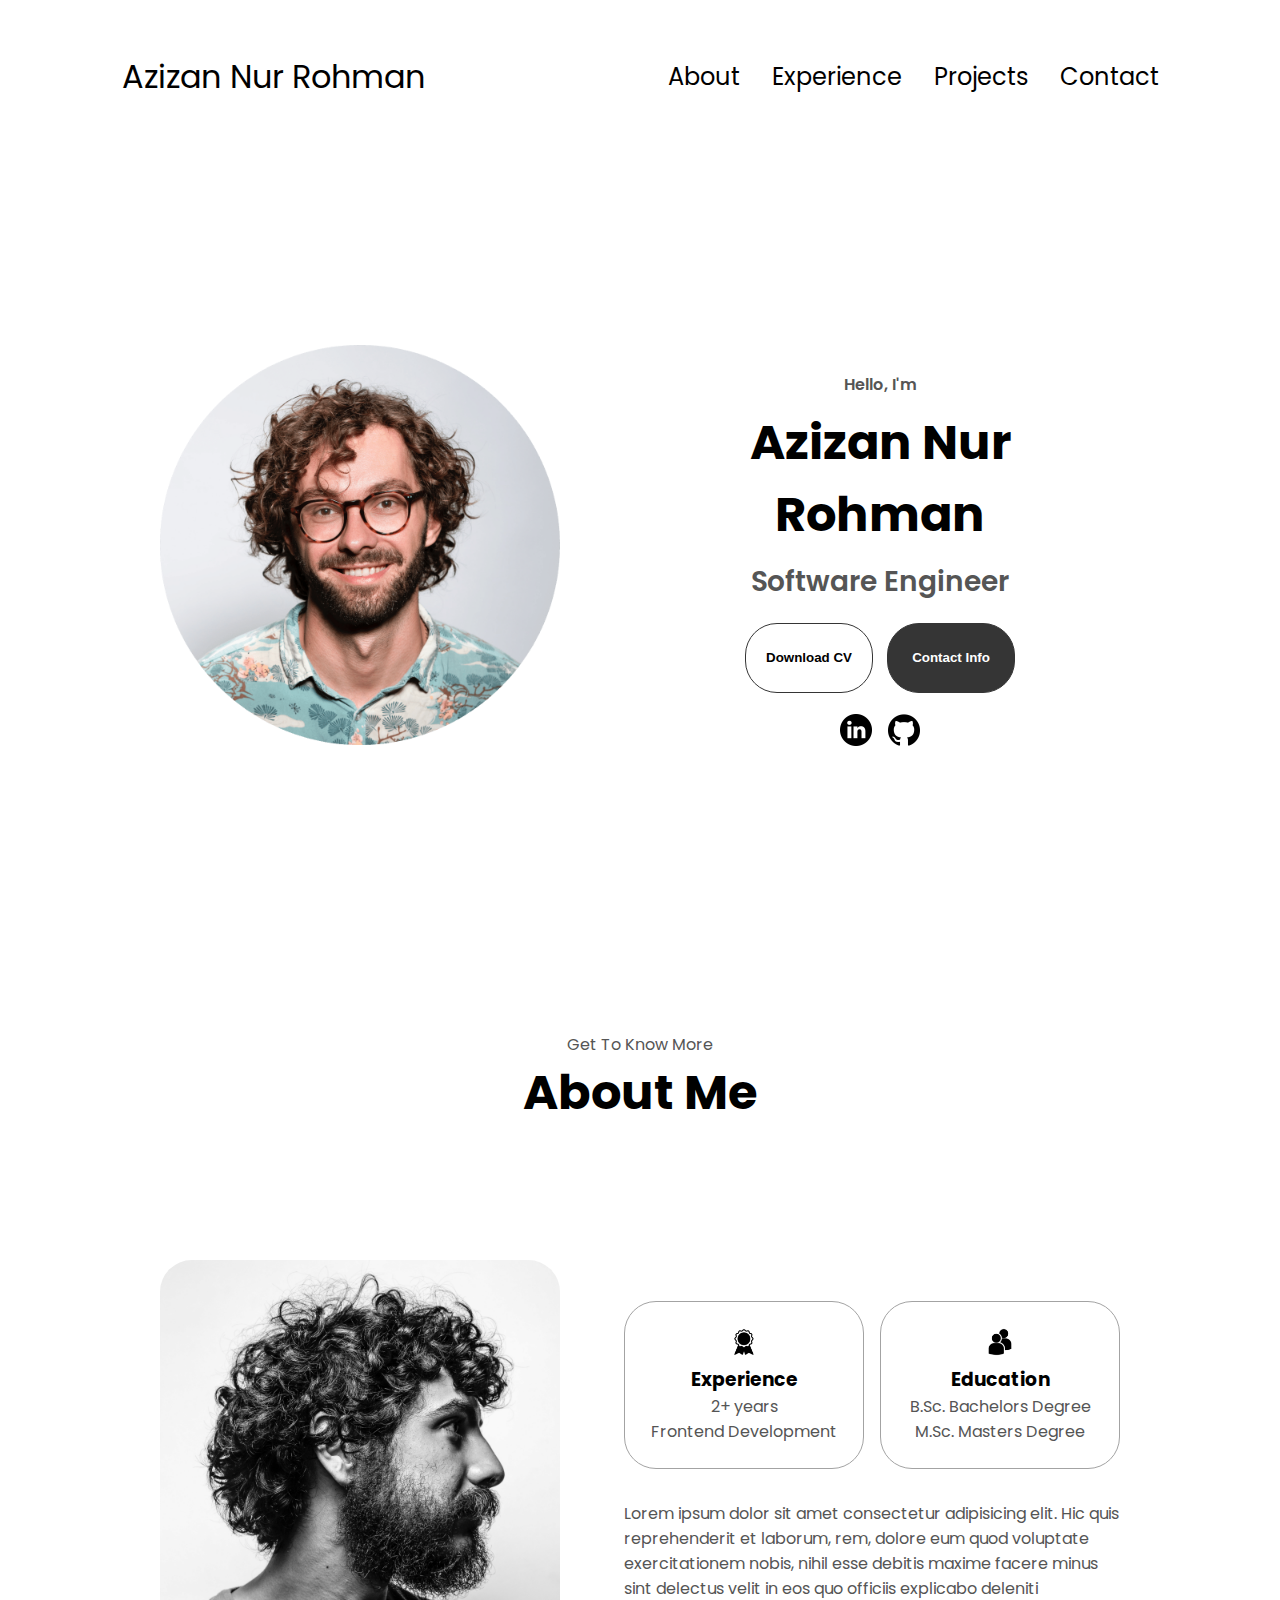
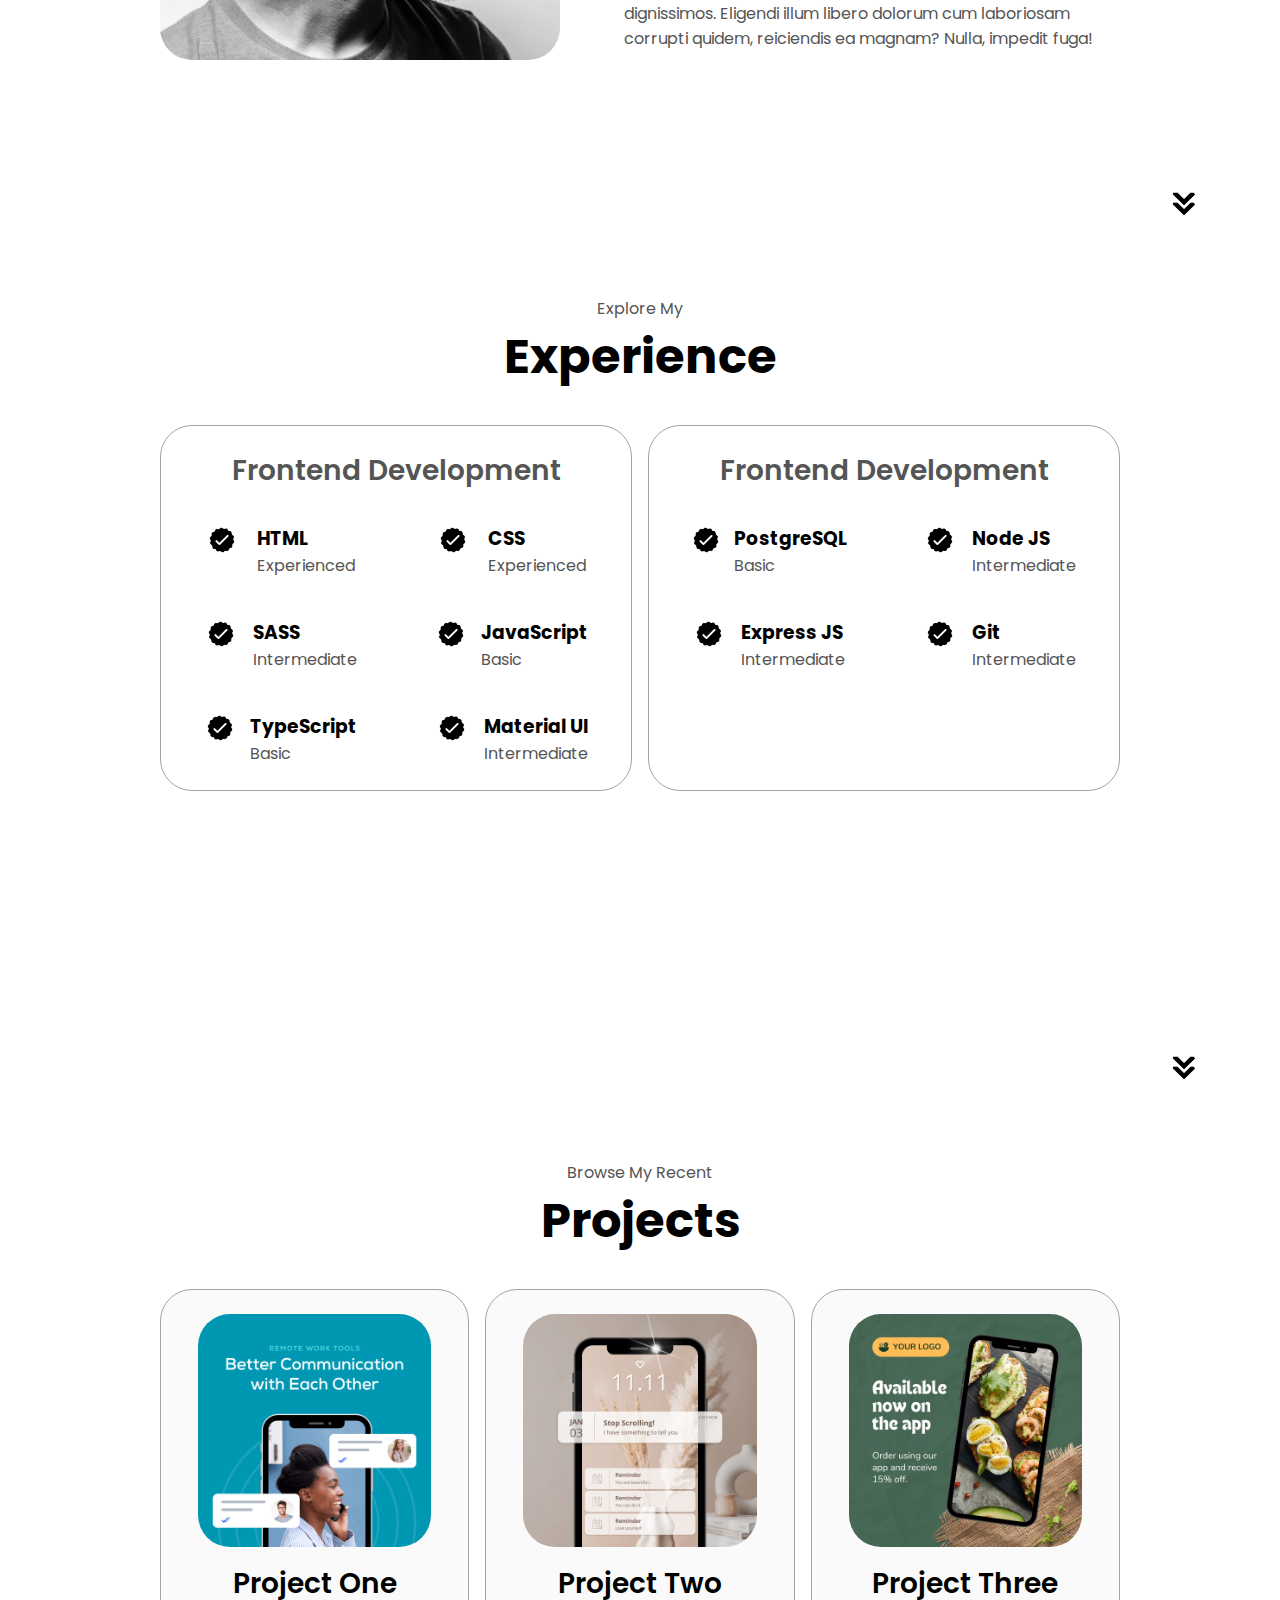
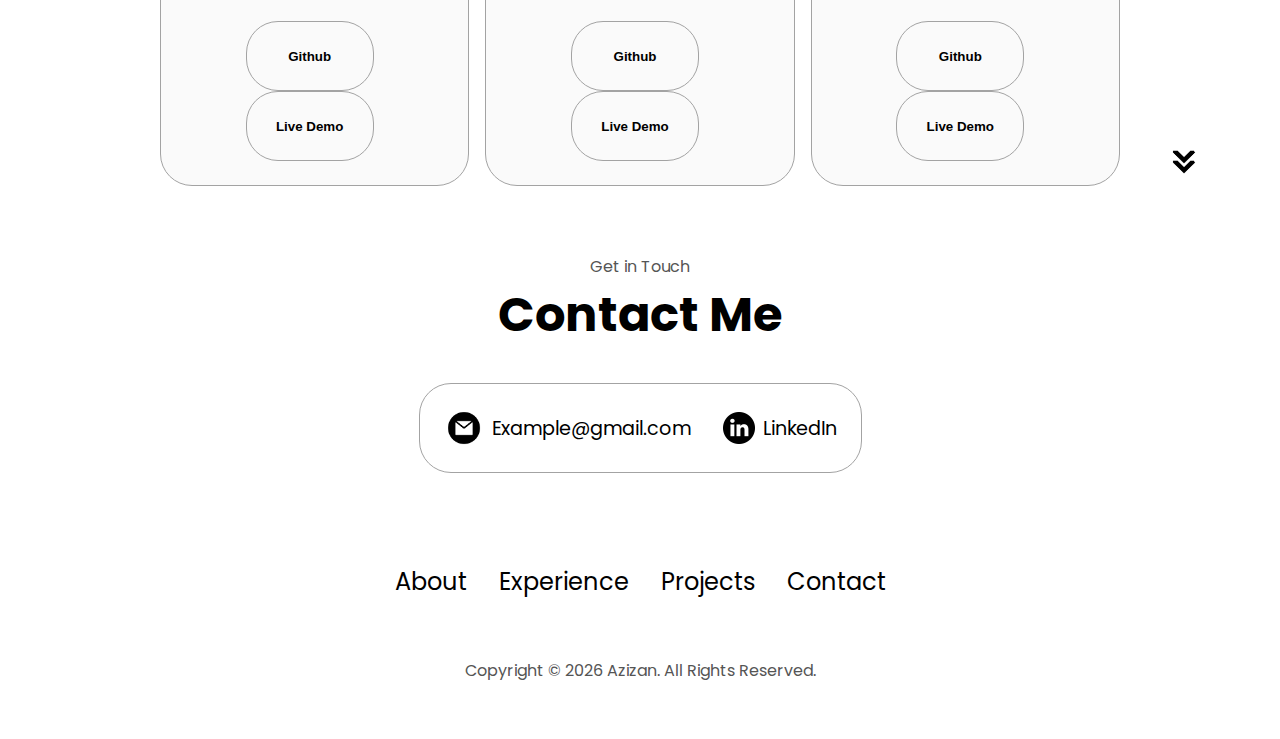
==== commit 7705e5e4: "save" ====
--- a/index.html
+++ b/index.html
@@ -4,7 +4,7 @@
     
     <meta http-equiv="X-UA-Compatible" content="IE=edge">
     <meta name="viewport" content="width=device-width, initial-scale=1.0">
-    <title>My Portfolio</title>
+    <title>Azizan Nur Rohman</title>
     <link rel="stylesheet" href="./My Portfolio_files/style.css">
     <link rel="stylesheet" href="./My Portfolio_files/mediaqueries.css">
   <style type="text/css">
@@ -56,7 +56,7 @@
         <img src="./My Portfolio_files/profile-pic.png" alt="Azizan profile picture">
       </div>
       <div class="hero section__text">
-        <p class="section__text__p1 margin_top">Hello, I'm Profesional</p>
+        <p class="section__text__p1 margin_top">Hello, I'm</p>
         <h1 class="title margin_top">Azizan Nur Rohman</h1>
         <p class="section__text__p2 margin_top">Software Engineer</p>
         <div class="btn-container margin_top">
--- a/My Portfolio_files/style.css
+++ b/My Portfolio_files/style.css
@@ -108,7 +108,7 @@
   display: block;
   padding: 10px;
   text-align: center;
-  font-size: 1.5rem;
+  font-size: 1.0rem;
   color: black;
   text-decoration: none;
   transition: all 0.3 ease-in-out;
@@ -438,9 +438,13 @@
 }
 
 .margin_top {
-  margin: 10px 0 20px 0;
+  margin: 10px 0 5px 0;
 }
 
 #shadow-host-companion{
   height: 0px;
+}
+
+#profile{
+  margin-bottom: 445px;
 }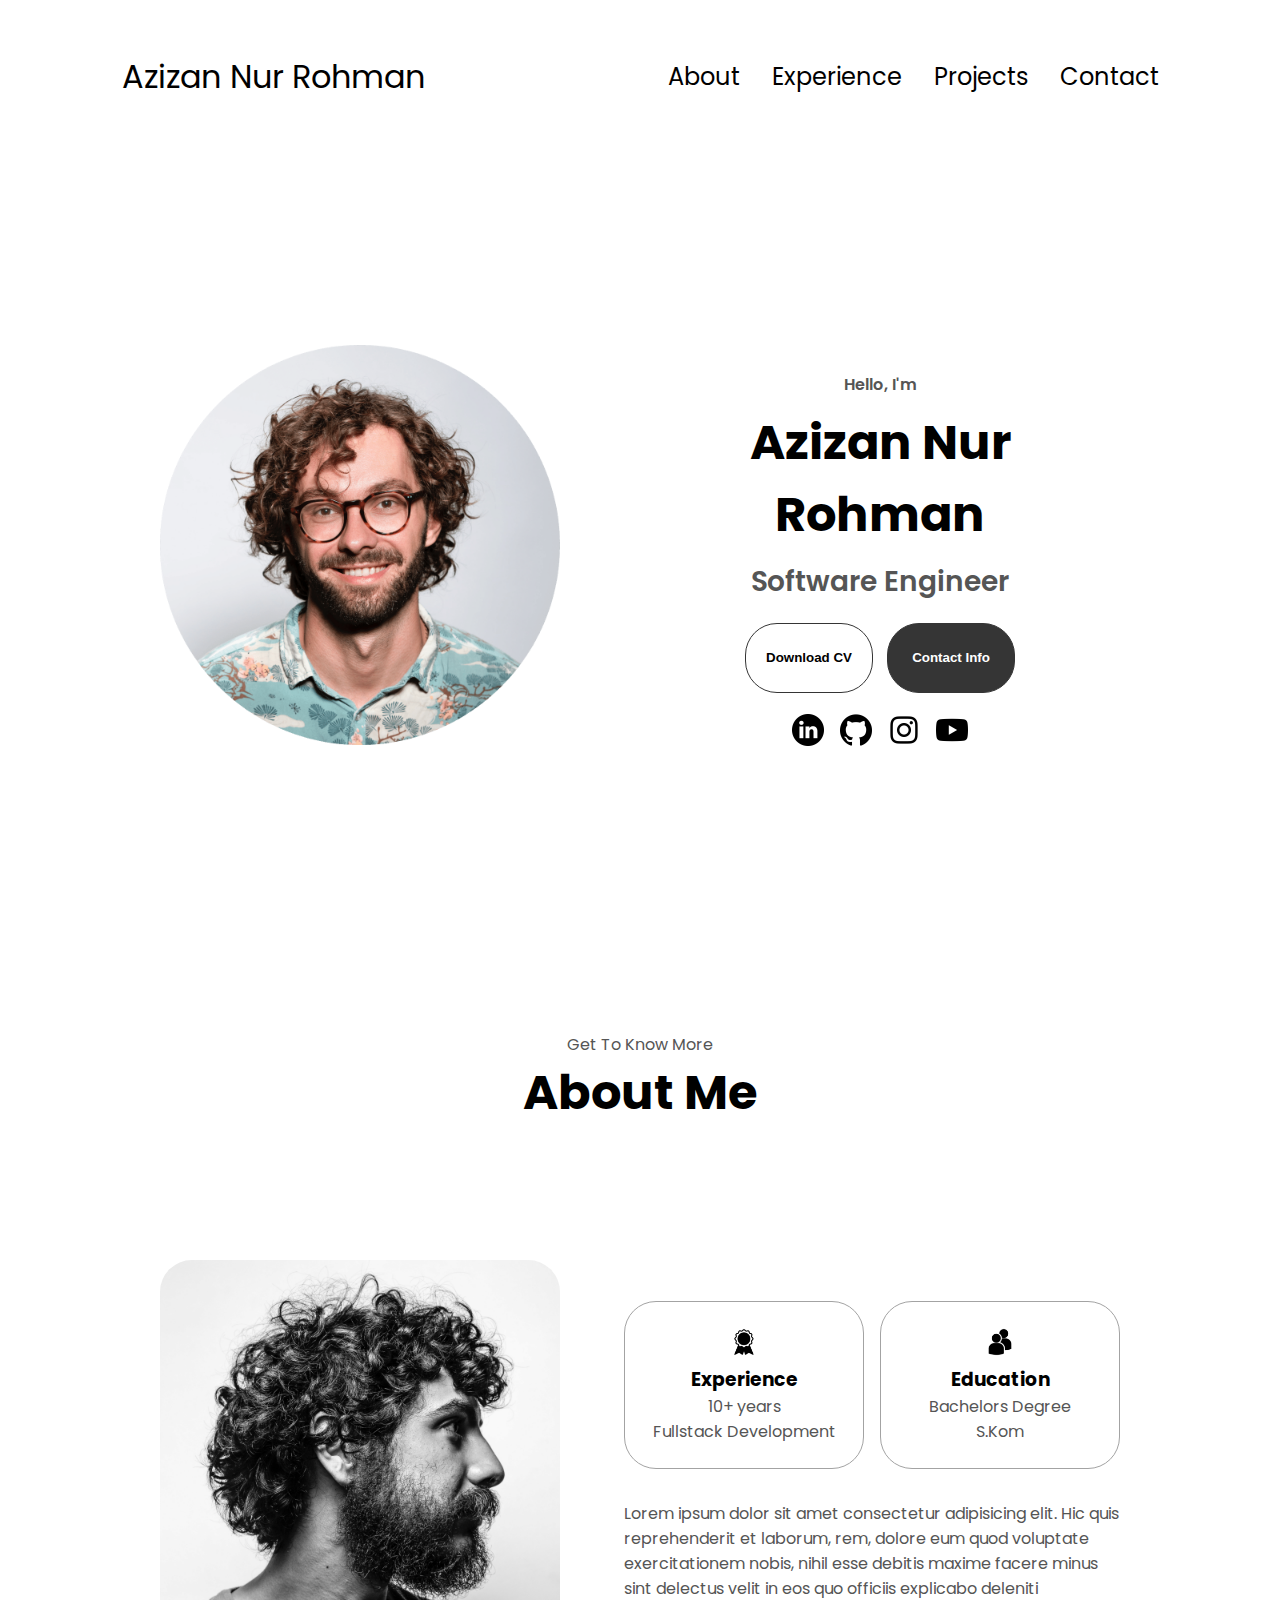
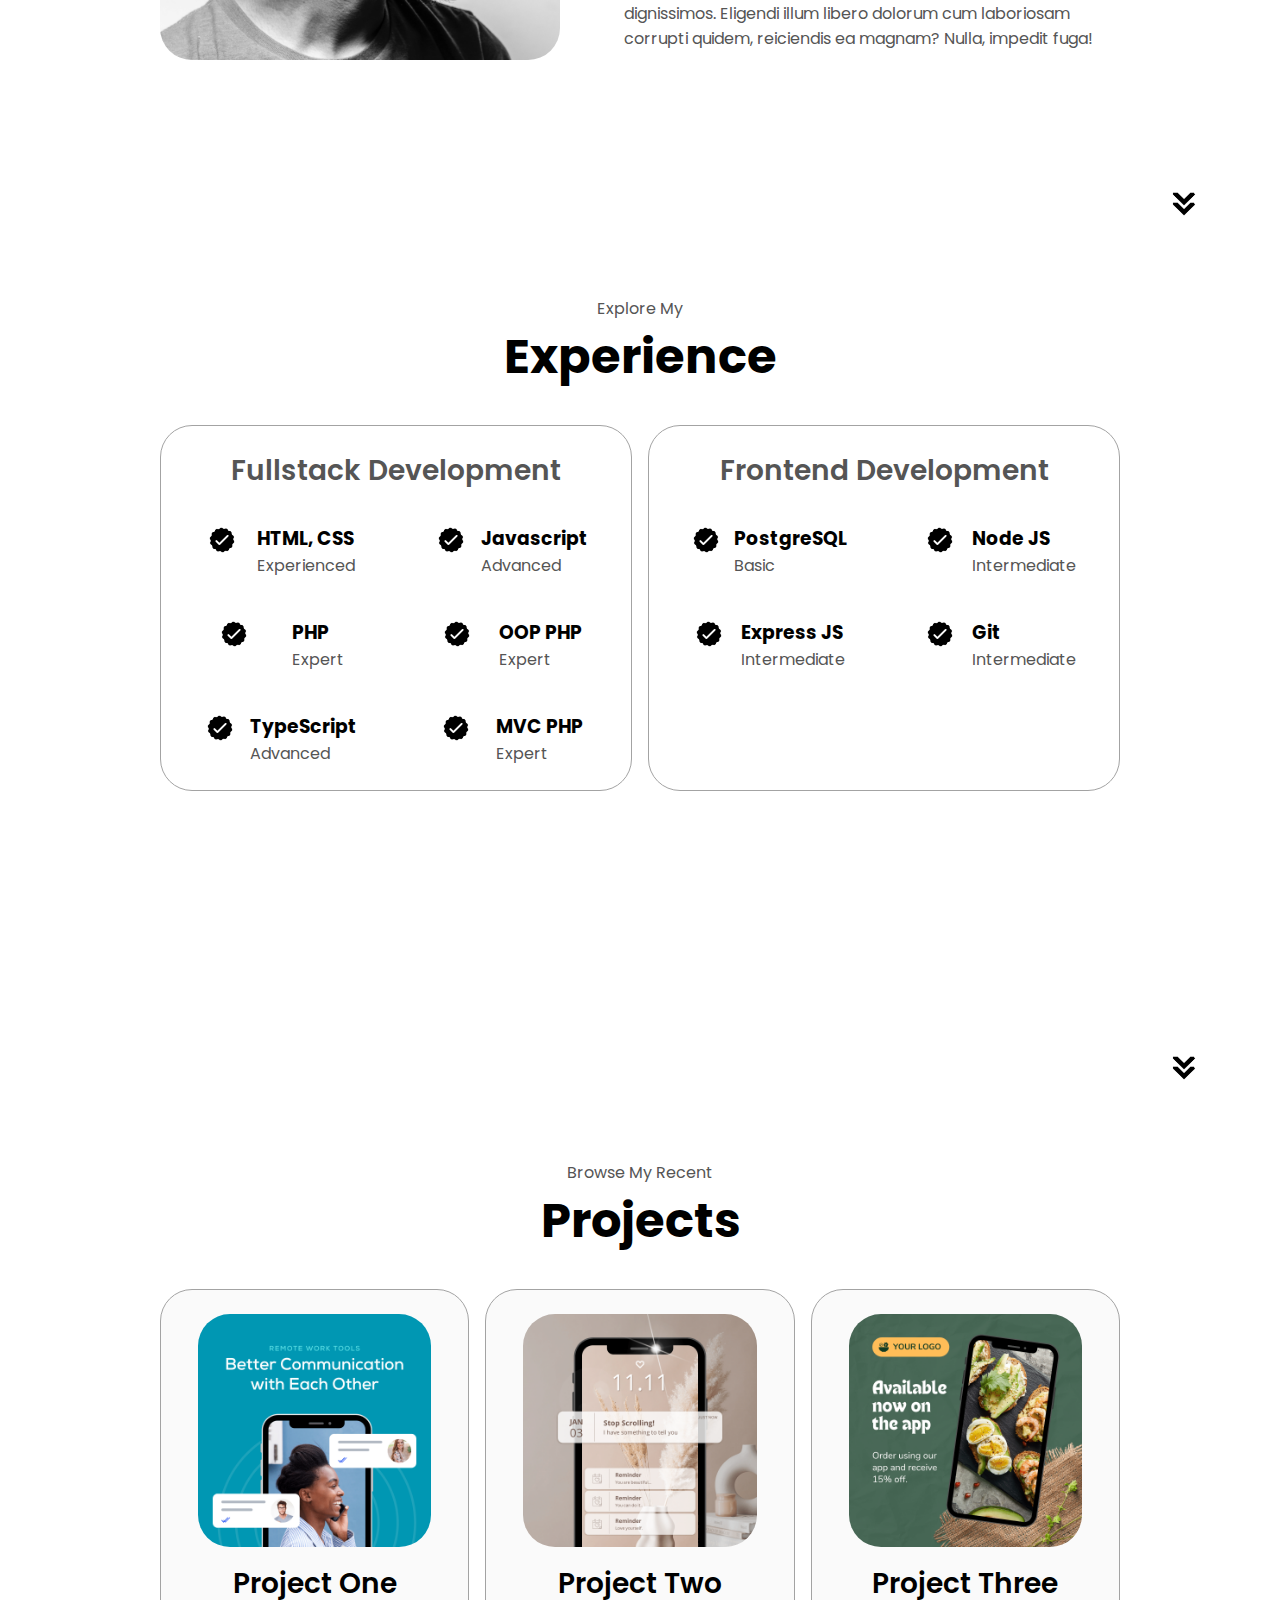
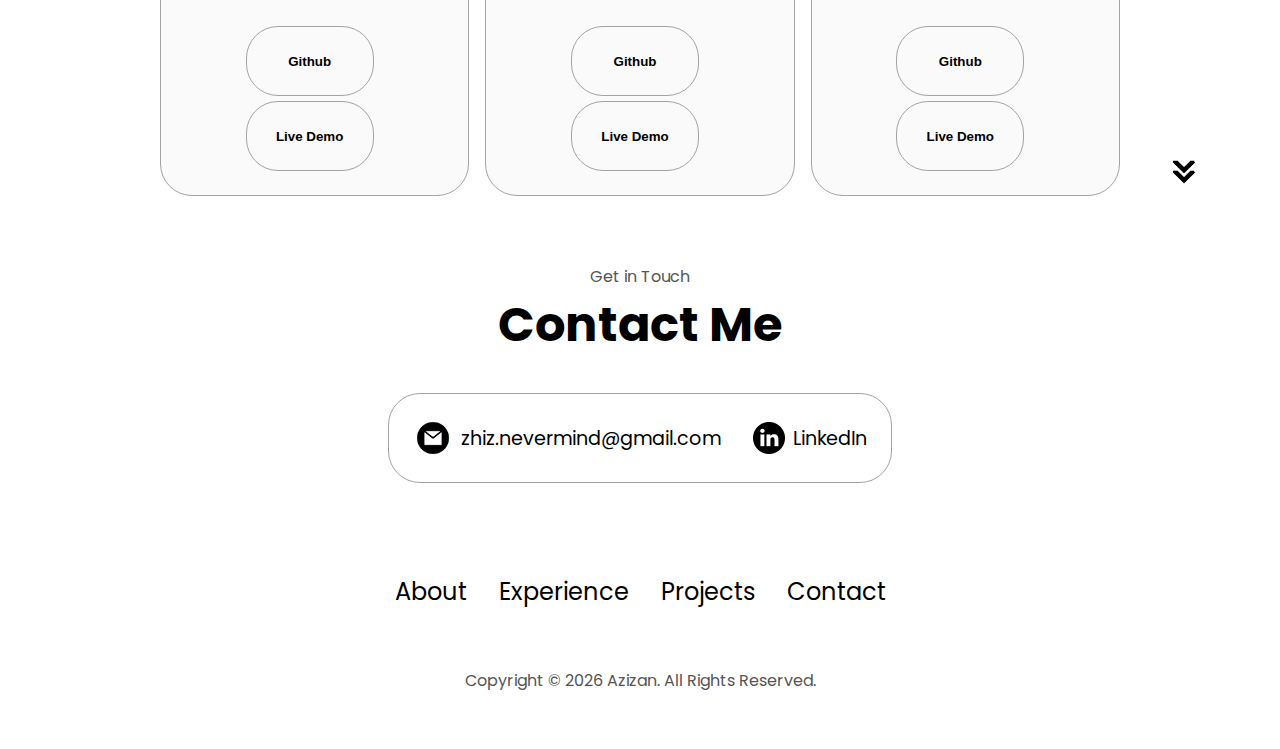
==== commit 8fb529f3: "add sosmed" ====
--- a/index.html
+++ b/index.html
@@ -60,7 +60,7 @@
         <h1 class="title margin_top">Azizan Nur Rohman</h1>
         <p class="section__text__p2 margin_top">Software Engineer</p>
         <div class="btn-container margin_top">
-          <button class="btn btn-color-2" onclick="window.open('/assets/resume-example.pdf')">
+          <button class="btn btn-color-2" onclick="window.open('My Portfolio_files/azizan_nur_rohman.pdf')">
             Download CV
           </button>
           <button class="btn btn-color-1 margin_top" onclick="location.href='#contact'">
@@ -68,8 +68,10 @@
           </button>
         </div>
         <div id="socials-container">
-          <img src="./My Portfolio_files/linkedin.png" alt="My LinkedIn profile" class="icon" onclick="location.href=&#39;https://linkedin.com/&#39;">
-          <img src="./My Portfolio_files/github.png" alt="My Github profile" class="icon" onclick="location.href=&#39;https://github.com/&#39;">
+          <img src="./My Portfolio_files/linkedin.png" alt="My LinkedIn profile" class="icon" onclick="location.href=&#39;https://www.linkedin.com/in/azizan-nur-rohman-842980a0/&#39;">
+          <img src="./My Portfolio_files/github.png" alt="My Github profile" class="icon" onclick="location.href=&#39;https://github.com/AzizanNur/&#39;">
+          <img src="./My Portfolio_files/instagram.png" alt="My Github profile" class="icon" onclick="location.href=&#39;https://www.instagram.com/azizan_nr/&#39;">
+          <img src="./My Portfolio_files/youtube.png" alt="My Github profile" class="icon" onclick="location.href=&#39;https://www.youtube.com/@AzizanMultazamAvicenna&#39;">
         </div>
       </div>
     </section>
@@ -85,12 +87,12 @@
             <div class="details-container">
               <img src="./My Portfolio_files/experience.png" alt="Experience icon" class="icon">
               <h3>Experience</h3>
-              <p>2+ years <br>Frontend Development</p>
+              <p>10+ years <br>Fullstack Development</p>
             </div>
             <div class="details-container">
               <img src="./My Portfolio_files/education.png" alt="Education icon" class="icon">
               <h3>Education</h3>
-              <p>B.Sc. Bachelors Degree<br>M.Sc. Masters Degree</p>
+              <p>Bachelors Degree <br>S.Kom</p>
             </div>
           </div>
           <div class="text-container">
@@ -113,48 +115,48 @@
       <div class="experience-details-container">
         <div class="about-containers">
           <div class="details-container">
-            <h2 class="experience-sub-title">Frontend Development</h2>
-            <div class="article-container">
-              <article>
-                <img src="./My Portfolio_files/checkmark.png" alt="Experience icon" class="icon">
-                <div>
-                  <h3>HTML</h3>
+            <h2 class="experience-sub-title">Fullstack Development</h2>
+            <div class="article-container">
+              <article>
+                <img src="./My Portfolio_files/checkmark.png" alt="Experience icon" class="icon">
+                <div>
+                  <h3>HTML, CSS</h3>
                   <p>Experienced</p>
                 </div>
               </article>
               <article>
                 <img src="./My Portfolio_files/checkmark.png" alt="Experience icon" class="icon">
                 <div>
-                  <h3>CSS</h3>
-                  <p>Experienced</p>
-                </div>
-              </article>
-              <article>
-                <img src="./My Portfolio_files/checkmark.png" alt="Experience icon" class="icon">
-                <div>
-                  <h3>SASS</h3>
-                  <p>Intermediate</p>
-                </div>
-              </article>
-              <article>
-                <img src="./My Portfolio_files/checkmark.png" alt="Experience icon" class="icon">
-                <div>
-                  <h3>JavaScript</h3>
-                  <p>Basic</p>
+                  <h3>Javascript</h3>
+                  <p>Advanced</p>
+                </div>
+              </article>
+              <article>
+                <img src="./My Portfolio_files/checkmark.png" alt="Experience icon" class="icon">
+                <div>
+                  <h3>PHP</h3>
+                  <p>Expert</p>
+                </div>
+              </article>
+              <article>
+                <img src="./My Portfolio_files/checkmark.png" alt="Experience icon" class="icon">
+                <div>
+                  <h3>OOP PHP</h3>
+                  <p>Expert</p>
                 </div>
               </article>
               <article>
                 <img src="./My Portfolio_files/checkmark.png" alt="Experience icon" class="icon">
                 <div>
                   <h3>TypeScript</h3>
-                  <p>Basic</p>
-                </div>
-              </article>
-              <article>
-                <img src="./My Portfolio_files/checkmark.png" alt="Experience icon" class="icon">
-                <div>
-                  <h3>Material UI</h3>
-                  <p>Intermediate</p>
+                  <p>Advanced</p>
+                </div>
+              </article>
+              <article>
+                <img src="./My Portfolio_files/checkmark.png" alt="Experience icon" class="icon">
+                <div>
+                  <h3>MVC PHP</h3>
+                  <p>Expert</p>
                 </div>
               </article>
             </div>
@@ -253,11 +255,11 @@
       <div class="contact-info-upper-container">
         <div class="contact-info-container">
           <img src="./My Portfolio_files/email.png" alt="Email icon" class="icon contact-icon email-icon">
-          <p><a href="mailto:examplemail@gmail.com">Example@gmail.com</a></p>
+          <p><a href="mailto:zhiz.nevermind@gmail.com">zhiz.nevermind@gmail.com</a></p>
         </div>
         <div class="contact-info-container">
           <img src="./My Portfolio_files/linkedin.png" alt="LinkedIn icon" class="icon contact-icon">
-          <p><a href="https://www.linkedin.com/">LinkedIn</a></p>
+          <p><a href="https://www.linkedin.com/in/azizan-nur-rohman-842980a0/">LinkedIn</a></p>
         </div>
       </div>
     </section>
--- a/My Portfolio_files/style.css
+++ b/My Portfolio_files/style.css
@@ -233,7 +233,7 @@
 .btn-color-2 {
   border: rgb(53, 53, 53) 0.1rem solid;
   height: 70px;
-  margin: 0 10px 0 0;
+  margin: 5px 10px 0 0;
 }
 
 .btn-color-1:hover,
@@ -446,5 +446,5 @@
 }
 
 #profile{
-  margin-bottom: 445px;
+  margin-bottom: 0px;
 }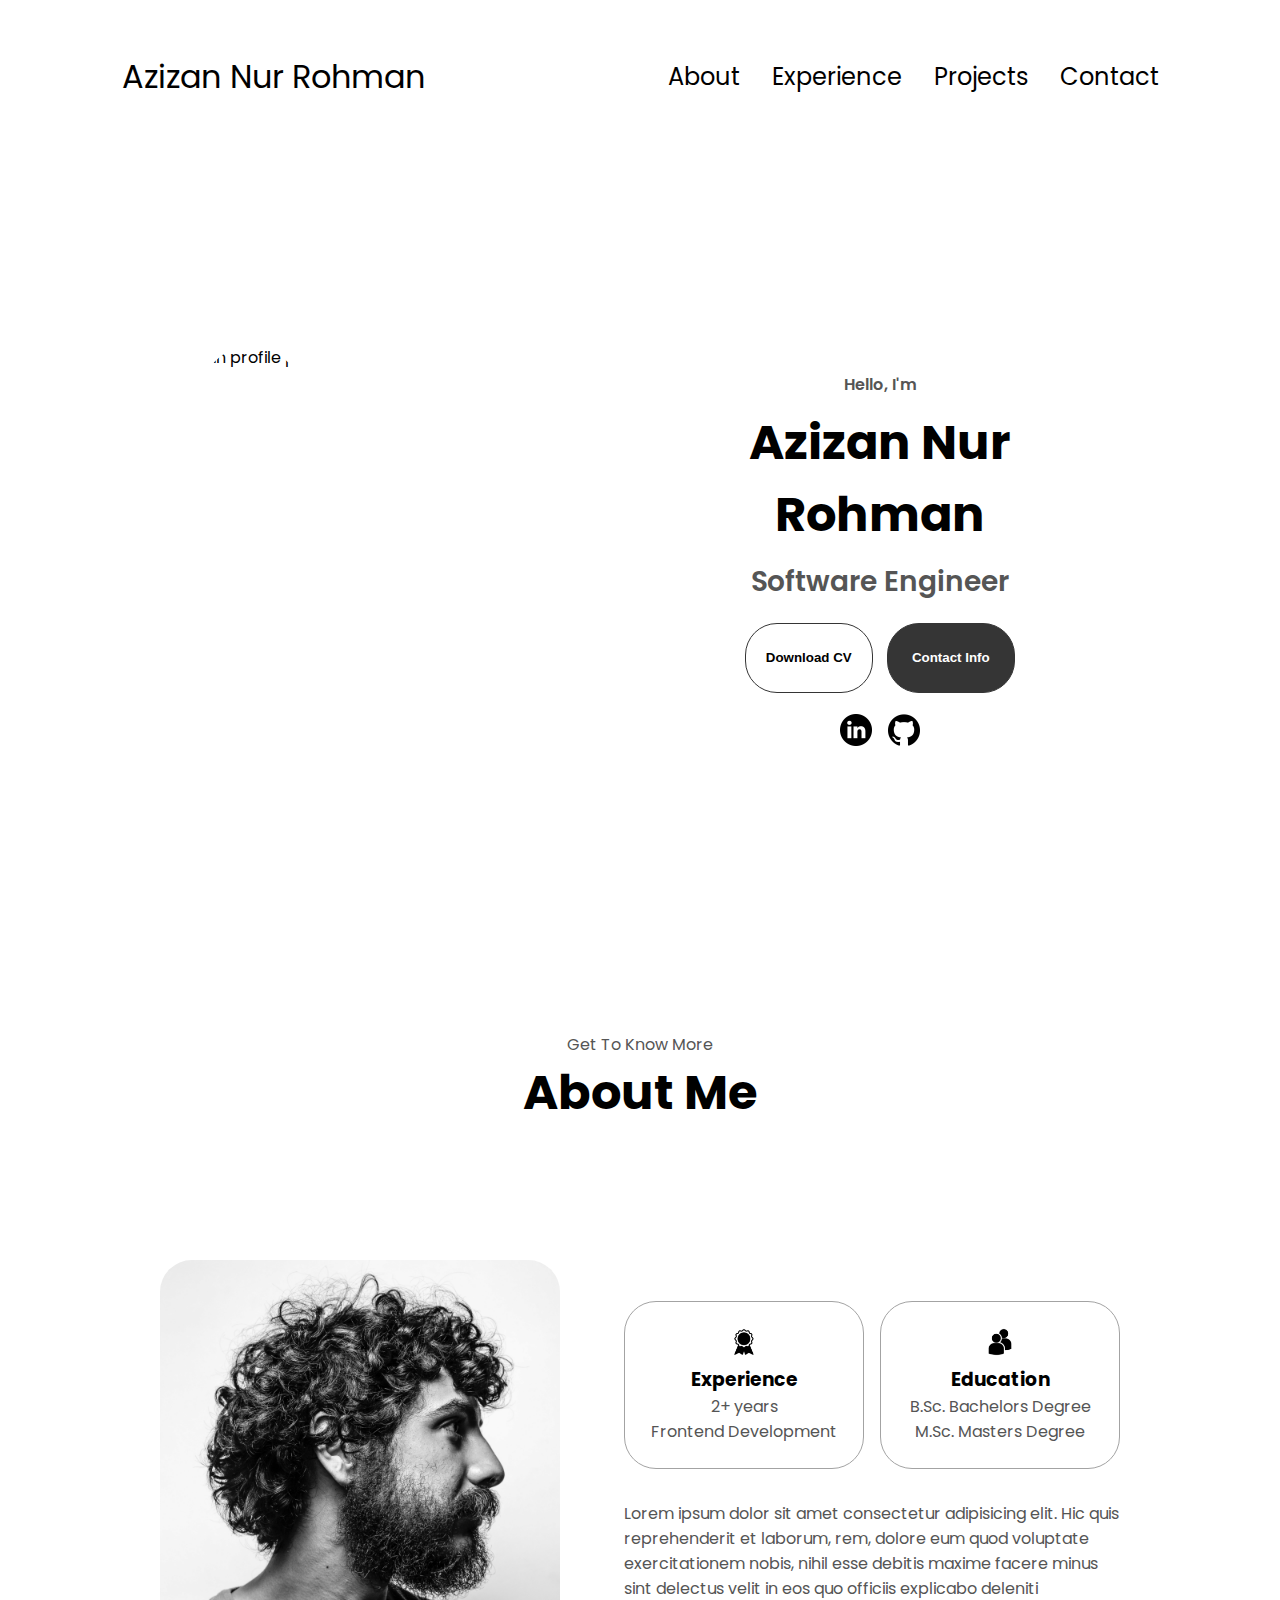
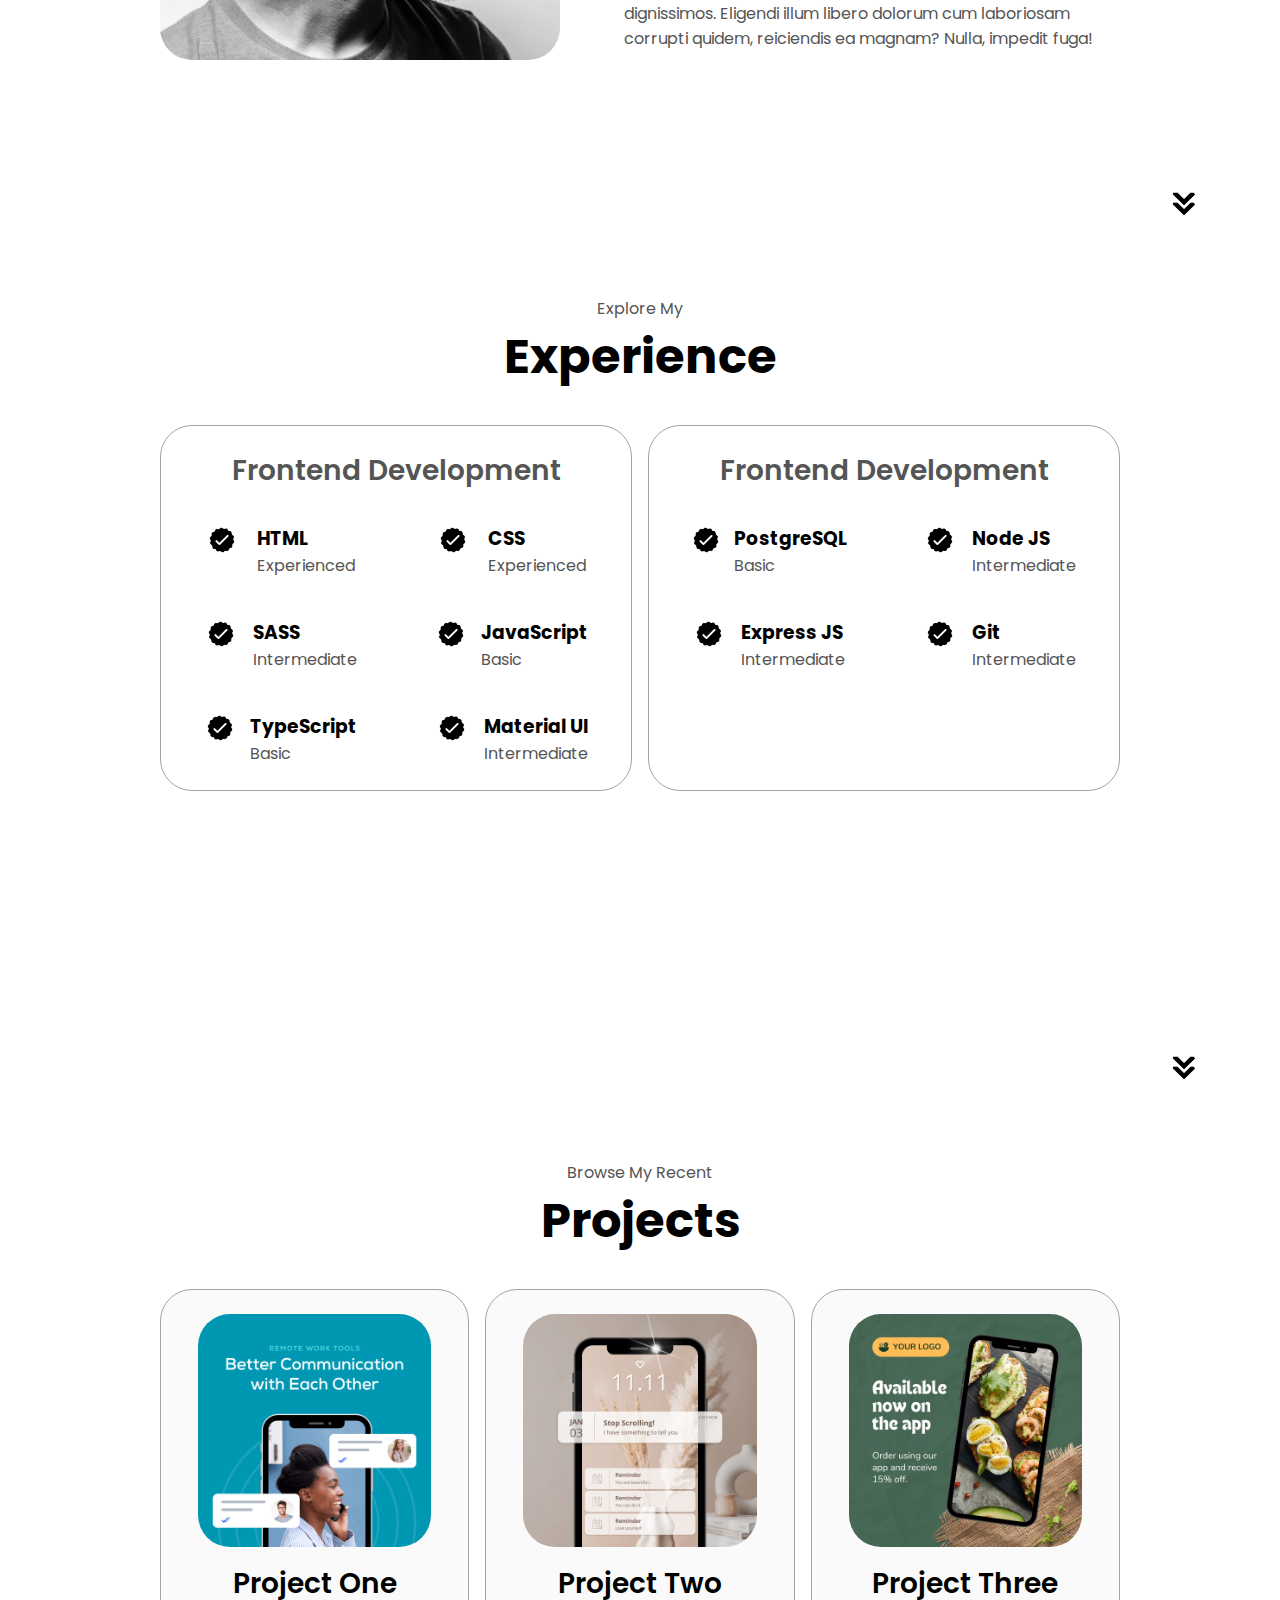
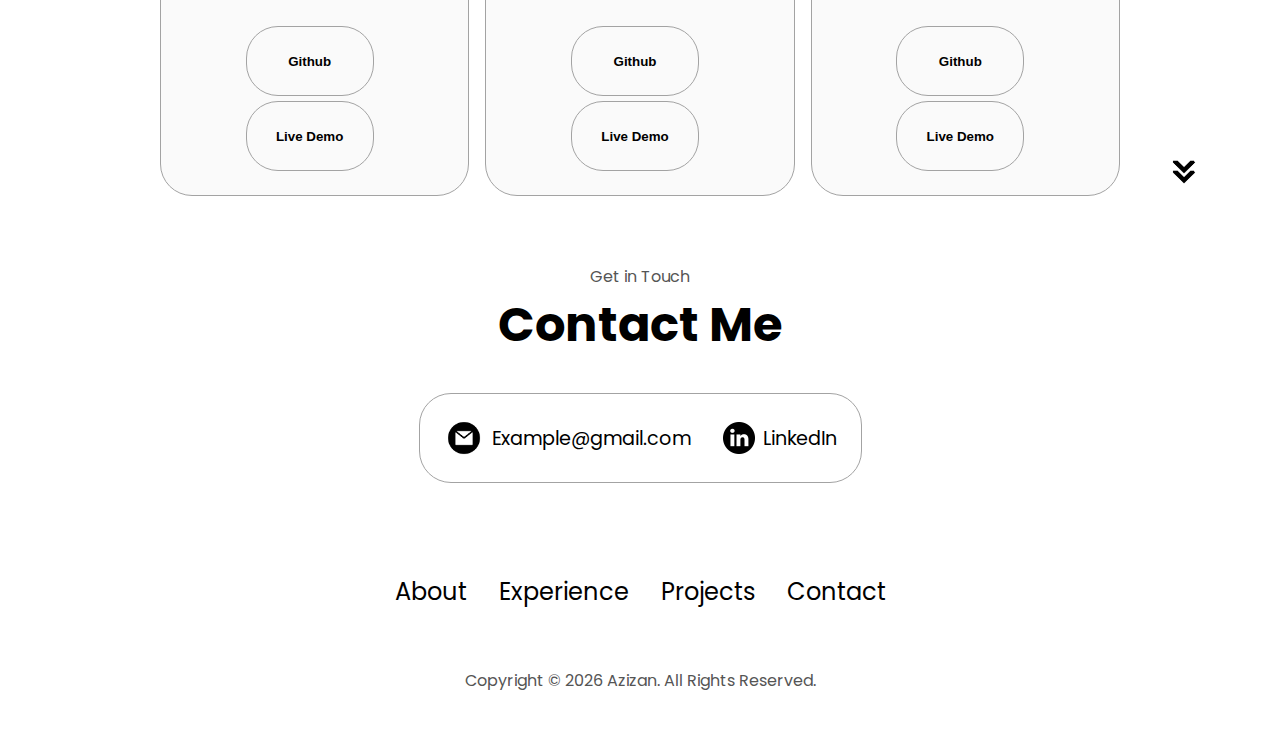
==== commit dcc00458: "change foto profile" ====
--- a/index.html
+++ b/index.html
@@ -4,7 +4,7 @@
     
     <meta http-equiv="X-UA-Compatible" content="IE=edge">
     <meta name="viewport" content="width=device-width, initial-scale=1.0">
-    <title>Azizan Nur Rohman</title>
+    <title>My Portfolio</title>
     <link rel="stylesheet" href="./My Portfolio_files/style.css">
     <link rel="stylesheet" href="./My Portfolio_files/mediaqueries.css">
   <style type="text/css">
@@ -14,6 +14,10 @@
   font-family: circular;
 
   src: url('chrome-extension://liecbddmkiiihnedobmlmillhodjkdmb/fonts/CircularXXWeb-Book.woff2') format('woff2');
+}
+
+.foto-profile{
+  border-radius: 50%;
 }
 
 @font-face {
@@ -53,14 +57,14 @@
     </nav>
     <section id="profile">
       <div class="section__pic-container">
-        <img src="./My Portfolio_files/profile-pic.png" alt="Azizan profile picture">
+        <img src="./My Portfolio_files/azizan.jpg" alt="Azizan profile picture" class="foto-profile">
       </div>
       <div class="hero section__text">
         <p class="section__text__p1 margin_top">Hello, I'm</p>
         <h1 class="title margin_top">Azizan Nur Rohman</h1>
         <p class="section__text__p2 margin_top">Software Engineer</p>
         <div class="btn-container margin_top">
-          <button class="btn btn-color-2" onclick="window.open('My Portfolio_files/azizan_nur_rohman.pdf')">
+          <button class="btn btn-color-2" onclick="window.open('/assets/resume-example.pdf')">
             Download CV
           </button>
           <button class="btn btn-color-1 margin_top" onclick="location.href='#contact'">
@@ -68,10 +72,8 @@
           </button>
         </div>
         <div id="socials-container">
-          <img src="./My Portfolio_files/linkedin.png" alt="My LinkedIn profile" class="icon" onclick="location.href=&#39;https://www.linkedin.com/in/azizan-nur-rohman-842980a0/&#39;">
-          <img src="./My Portfolio_files/github.png" alt="My Github profile" class="icon" onclick="location.href=&#39;https://github.com/AzizanNur/&#39;">
-          <img src="./My Portfolio_files/instagram.png" alt="My Github profile" class="icon" onclick="location.href=&#39;https://www.instagram.com/azizan_nr/&#39;">
-          <img src="./My Portfolio_files/youtube.png" alt="My Github profile" class="icon" onclick="location.href=&#39;https://www.youtube.com/@AzizanMultazamAvicenna&#39;">
+          <img src="./My Portfolio_files/linkedin.png" alt="My LinkedIn profile" class="icon" onclick="location.href=&#39;https://linkedin.com/&#39;">
+          <img src="./My Portfolio_files/github.png" alt="My Github profile" class="icon" onclick="location.href=&#39;https://github.com/&#39;">
         </div>
       </div>
     </section>
@@ -87,12 +89,12 @@
             <div class="details-container">
               <img src="./My Portfolio_files/experience.png" alt="Experience icon" class="icon">
               <h3>Experience</h3>
-              <p>10+ years <br>Fullstack Development</p>
+              <p>2+ years <br>Frontend Development</p>
             </div>
             <div class="details-container">
               <img src="./My Portfolio_files/education.png" alt="Education icon" class="icon">
               <h3>Education</h3>
-              <p>Bachelors Degree <br>S.Kom</p>
+              <p>B.Sc. Bachelors Degree<br>M.Sc. Masters Degree</p>
             </div>
           </div>
           <div class="text-container">
@@ -115,48 +117,48 @@
       <div class="experience-details-container">
         <div class="about-containers">
           <div class="details-container">
-            <h2 class="experience-sub-title">Fullstack Development</h2>
-            <div class="article-container">
-              <article>
-                <img src="./My Portfolio_files/checkmark.png" alt="Experience icon" class="icon">
-                <div>
-                  <h3>HTML, CSS</h3>
+            <h2 class="experience-sub-title">Frontend Development</h2>
+            <div class="article-container">
+              <article>
+                <img src="./My Portfolio_files/checkmark.png" alt="Experience icon" class="icon">
+                <div>
+                  <h3>HTML</h3>
                   <p>Experienced</p>
                 </div>
               </article>
               <article>
                 <img src="./My Portfolio_files/checkmark.png" alt="Experience icon" class="icon">
                 <div>
-                  <h3>Javascript</h3>
-                  <p>Advanced</p>
-                </div>
-              </article>
-              <article>
-                <img src="./My Portfolio_files/checkmark.png" alt="Experience icon" class="icon">
-                <div>
-                  <h3>PHP</h3>
-                  <p>Expert</p>
-                </div>
-              </article>
-              <article>
-                <img src="./My Portfolio_files/checkmark.png" alt="Experience icon" class="icon">
-                <div>
-                  <h3>OOP PHP</h3>
-                  <p>Expert</p>
+                  <h3>CSS</h3>
+                  <p>Experienced</p>
+                </div>
+              </article>
+              <article>
+                <img src="./My Portfolio_files/checkmark.png" alt="Experience icon" class="icon">
+                <div>
+                  <h3>SASS</h3>
+                  <p>Intermediate</p>
+                </div>
+              </article>
+              <article>
+                <img src="./My Portfolio_files/checkmark.png" alt="Experience icon" class="icon">
+                <div>
+                  <h3>JavaScript</h3>
+                  <p>Basic</p>
                 </div>
               </article>
               <article>
                 <img src="./My Portfolio_files/checkmark.png" alt="Experience icon" class="icon">
                 <div>
                   <h3>TypeScript</h3>
-                  <p>Advanced</p>
-                </div>
-              </article>
-              <article>
-                <img src="./My Portfolio_files/checkmark.png" alt="Experience icon" class="icon">
-                <div>
-                  <h3>MVC PHP</h3>
-                  <p>Expert</p>
+                  <p>Basic</p>
+                </div>
+              </article>
+              <article>
+                <img src="./My Portfolio_files/checkmark.png" alt="Experience icon" class="icon">
+                <div>
+                  <h3>Material UI</h3>
+                  <p>Intermediate</p>
                 </div>
               </article>
             </div>
@@ -255,11 +257,11 @@
       <div class="contact-info-upper-container">
         <div class="contact-info-container">
           <img src="./My Portfolio_files/email.png" alt="Email icon" class="icon contact-icon email-icon">
-          <p><a href="mailto:zhiz.nevermind@gmail.com">zhiz.nevermind@gmail.com</a></p>
+          <p><a href="mailto:examplemail@gmail.com">Example@gmail.com</a></p>
         </div>
         <div class="contact-info-container">
           <img src="./My Portfolio_files/linkedin.png" alt="LinkedIn icon" class="icon contact-icon">
-          <p><a href="https://www.linkedin.com/in/azizan-nur-rohman-842980a0/">LinkedIn</a></p>
+          <p><a href="https://www.linkedin.com/">LinkedIn</a></p>
         </div>
       </div>
     </section>
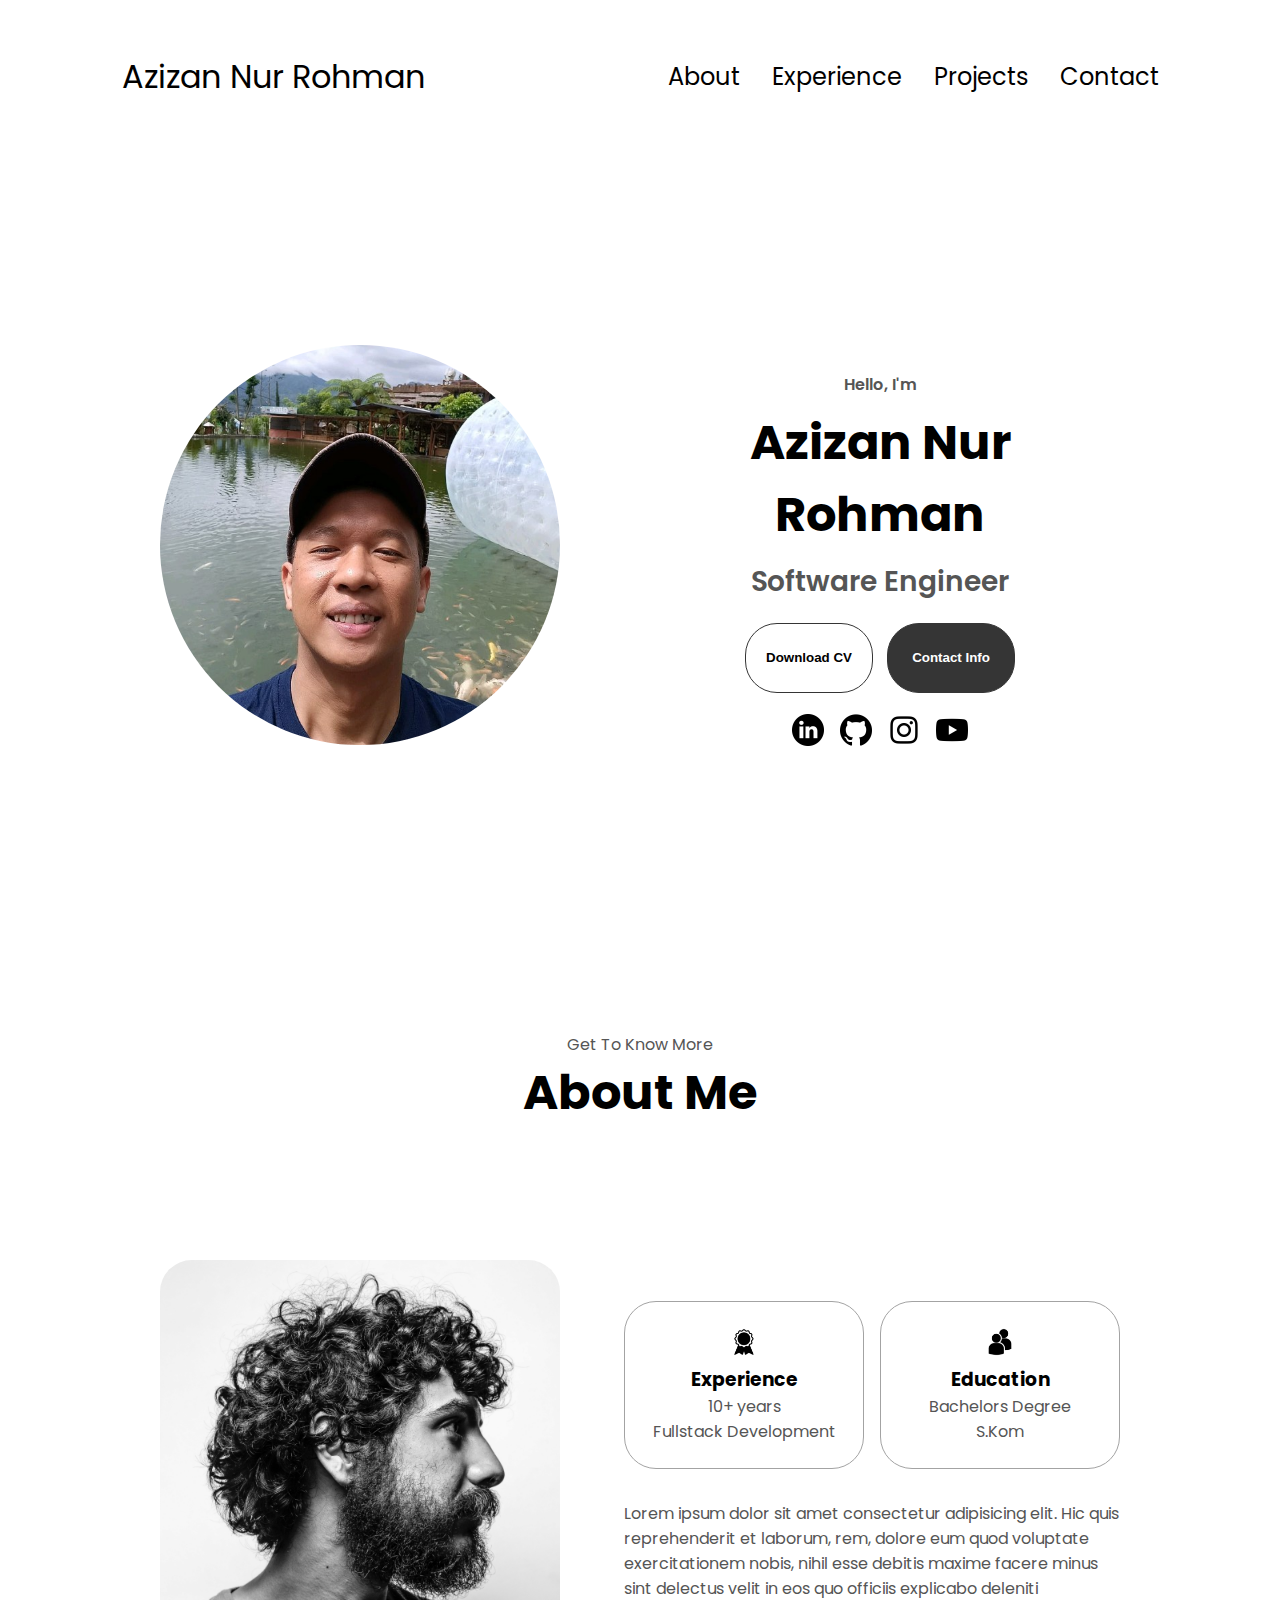
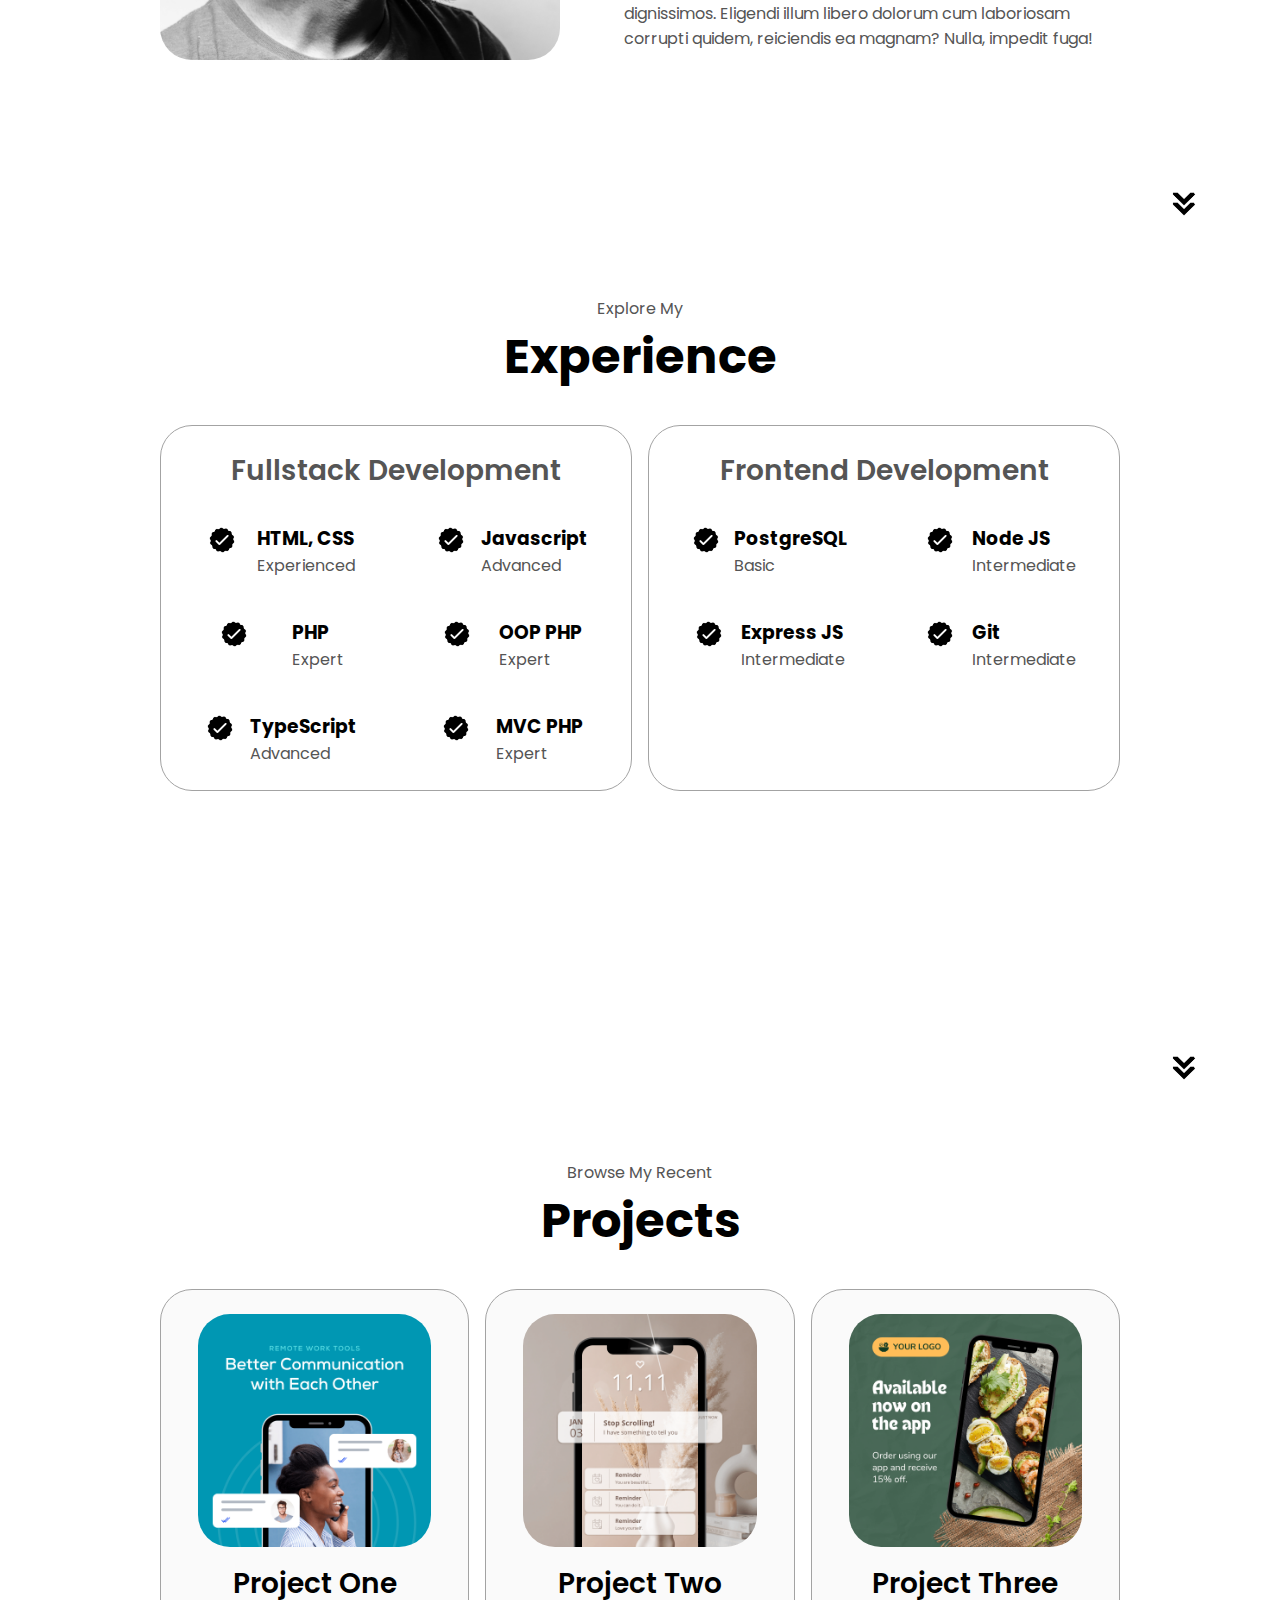
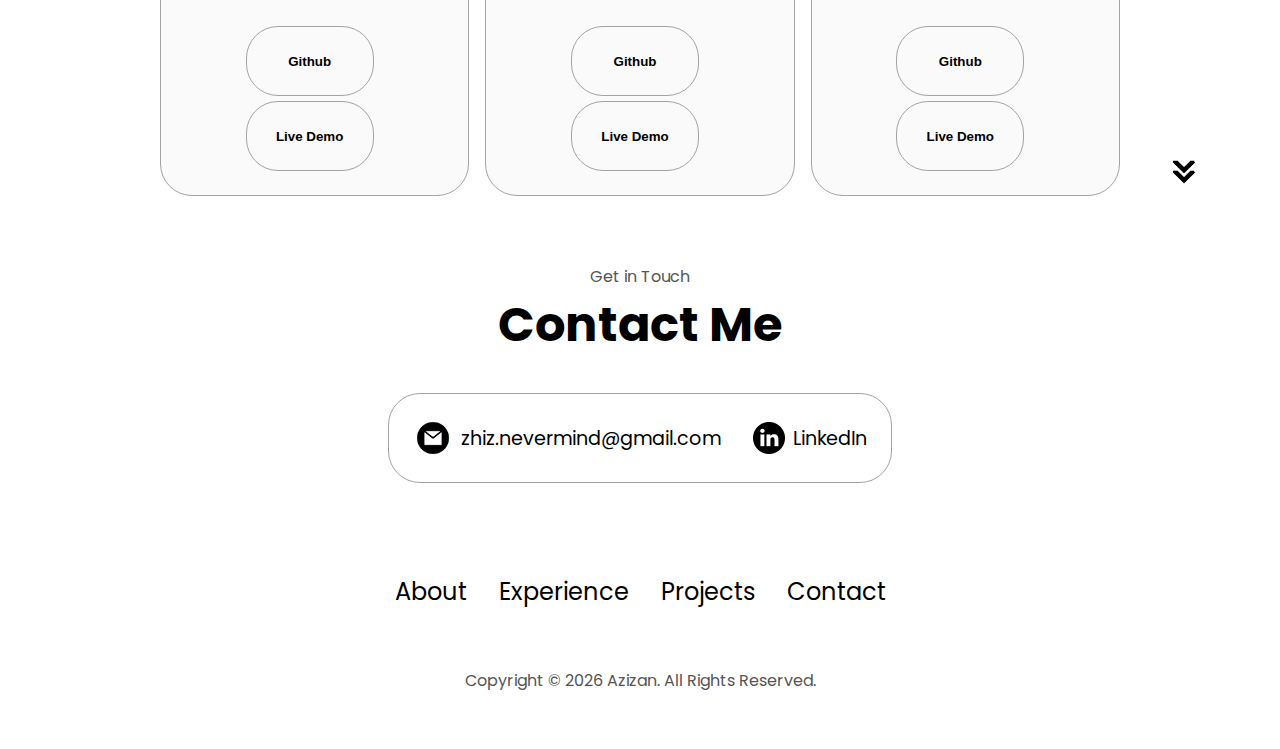
==== commit 602f2ad4: "Merge branch 'master' of https://github.com/AzizanNur/azizannur.github.io" ====
--- a/index.html
+++ b/index.html
@@ -4,7 +4,7 @@
     
     <meta http-equiv="X-UA-Compatible" content="IE=edge">
     <meta name="viewport" content="width=device-width, initial-scale=1.0">
-    <title>My Portfolio</title>
+    <title>Azizan Nur Rohman</title>
     <link rel="stylesheet" href="./My Portfolio_files/style.css">
     <link rel="stylesheet" href="./My Portfolio_files/mediaqueries.css">
   <style type="text/css">
@@ -64,7 +64,7 @@
         <h1 class="title margin_top">Azizan Nur Rohman</h1>
         <p class="section__text__p2 margin_top">Software Engineer</p>
         <div class="btn-container margin_top">
-          <button class="btn btn-color-2" onclick="window.open('/assets/resume-example.pdf')">
+          <button class="btn btn-color-2" onclick="window.open('My Portfolio_files/azizan_nur_rohman.pdf')">
             Download CV
           </button>
           <button class="btn btn-color-1 margin_top" onclick="location.href='#contact'">
@@ -72,8 +72,10 @@
           </button>
         </div>
         <div id="socials-container">
-          <img src="./My Portfolio_files/linkedin.png" alt="My LinkedIn profile" class="icon" onclick="location.href=&#39;https://linkedin.com/&#39;">
-          <img src="./My Portfolio_files/github.png" alt="My Github profile" class="icon" onclick="location.href=&#39;https://github.com/&#39;">
+          <img src="./My Portfolio_files/linkedin.png" alt="My LinkedIn profile" class="icon" onclick="location.href=&#39;https://www.linkedin.com/in/azizan-nur-rohman-842980a0/&#39;">
+          <img src="./My Portfolio_files/github.png" alt="My Github profile" class="icon" onclick="location.href=&#39;https://github.com/AzizanNur/&#39;">
+          <img src="./My Portfolio_files/instagram.png" alt="My Github profile" class="icon" onclick="location.href=&#39;https://www.instagram.com/azizan_nr/&#39;">
+          <img src="./My Portfolio_files/youtube.png" alt="My Github profile" class="icon" onclick="location.href=&#39;https://www.youtube.com/@AzizanMultazamAvicenna&#39;">
         </div>
       </div>
     </section>
@@ -89,12 +91,12 @@
             <div class="details-container">
               <img src="./My Portfolio_files/experience.png" alt="Experience icon" class="icon">
               <h3>Experience</h3>
-              <p>2+ years <br>Frontend Development</p>
+              <p>10+ years <br>Fullstack Development</p>
             </div>
             <div class="details-container">
               <img src="./My Portfolio_files/education.png" alt="Education icon" class="icon">
               <h3>Education</h3>
-              <p>B.Sc. Bachelors Degree<br>M.Sc. Masters Degree</p>
+              <p>Bachelors Degree <br>S.Kom</p>
             </div>
           </div>
           <div class="text-container">
@@ -117,48 +119,48 @@
       <div class="experience-details-container">
         <div class="about-containers">
           <div class="details-container">
-            <h2 class="experience-sub-title">Frontend Development</h2>
-            <div class="article-container">
-              <article>
-                <img src="./My Portfolio_files/checkmark.png" alt="Experience icon" class="icon">
-                <div>
-                  <h3>HTML</h3>
+            <h2 class="experience-sub-title">Fullstack Development</h2>
+            <div class="article-container">
+              <article>
+                <img src="./My Portfolio_files/checkmark.png" alt="Experience icon" class="icon">
+                <div>
+                  <h3>HTML, CSS</h3>
                   <p>Experienced</p>
                 </div>
               </article>
               <article>
                 <img src="./My Portfolio_files/checkmark.png" alt="Experience icon" class="icon">
                 <div>
-                  <h3>CSS</h3>
-                  <p>Experienced</p>
-                </div>
-              </article>
-              <article>
-                <img src="./My Portfolio_files/checkmark.png" alt="Experience icon" class="icon">
-                <div>
-                  <h3>SASS</h3>
-                  <p>Intermediate</p>
-                </div>
-              </article>
-              <article>
-                <img src="./My Portfolio_files/checkmark.png" alt="Experience icon" class="icon">
-                <div>
-                  <h3>JavaScript</h3>
-                  <p>Basic</p>
+                  <h3>Javascript</h3>
+                  <p>Advanced</p>
+                </div>
+              </article>
+              <article>
+                <img src="./My Portfolio_files/checkmark.png" alt="Experience icon" class="icon">
+                <div>
+                  <h3>PHP</h3>
+                  <p>Expert</p>
+                </div>
+              </article>
+              <article>
+                <img src="./My Portfolio_files/checkmark.png" alt="Experience icon" class="icon">
+                <div>
+                  <h3>OOP PHP</h3>
+                  <p>Expert</p>
                 </div>
               </article>
               <article>
                 <img src="./My Portfolio_files/checkmark.png" alt="Experience icon" class="icon">
                 <div>
                   <h3>TypeScript</h3>
-                  <p>Basic</p>
-                </div>
-              </article>
-              <article>
-                <img src="./My Portfolio_files/checkmark.png" alt="Experience icon" class="icon">
-                <div>
-                  <h3>Material UI</h3>
-                  <p>Intermediate</p>
+                  <p>Advanced</p>
+                </div>
+              </article>
+              <article>
+                <img src="./My Portfolio_files/checkmark.png" alt="Experience icon" class="icon">
+                <div>
+                  <h3>MVC PHP</h3>
+                  <p>Expert</p>
                 </div>
               </article>
             </div>
@@ -257,11 +259,11 @@
       <div class="contact-info-upper-container">
         <div class="contact-info-container">
           <img src="./My Portfolio_files/email.png" alt="Email icon" class="icon contact-icon email-icon">
-          <p><a href="mailto:examplemail@gmail.com">Example@gmail.com</a></p>
+          <p><a href="mailto:zhiz.nevermind@gmail.com">zhiz.nevermind@gmail.com</a></p>
         </div>
         <div class="contact-info-container">
           <img src="./My Portfolio_files/linkedin.png" alt="LinkedIn icon" class="icon contact-icon">
-          <p><a href="https://www.linkedin.com/">LinkedIn</a></p>
+          <p><a href="https://www.linkedin.com/in/azizan-nur-rohman-842980a0/">LinkedIn</a></p>
         </div>
       </div>
     </section>
